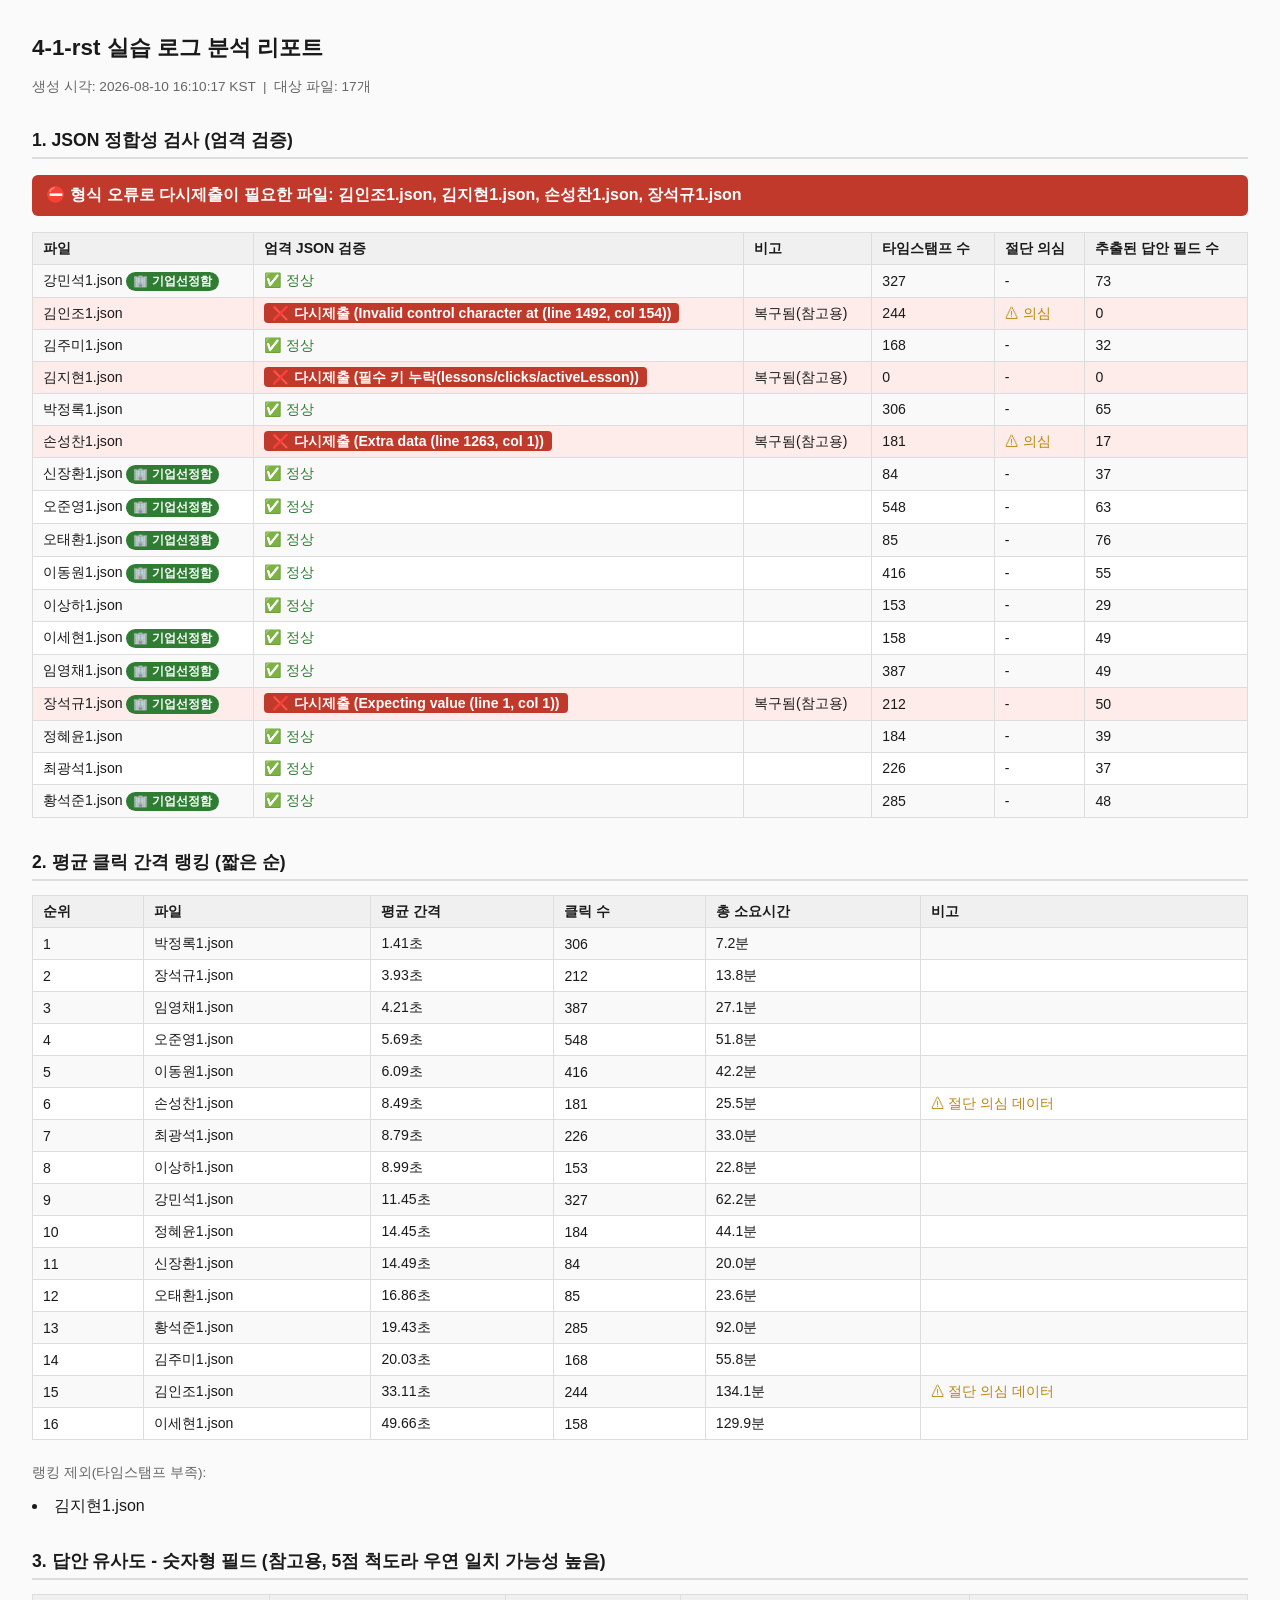
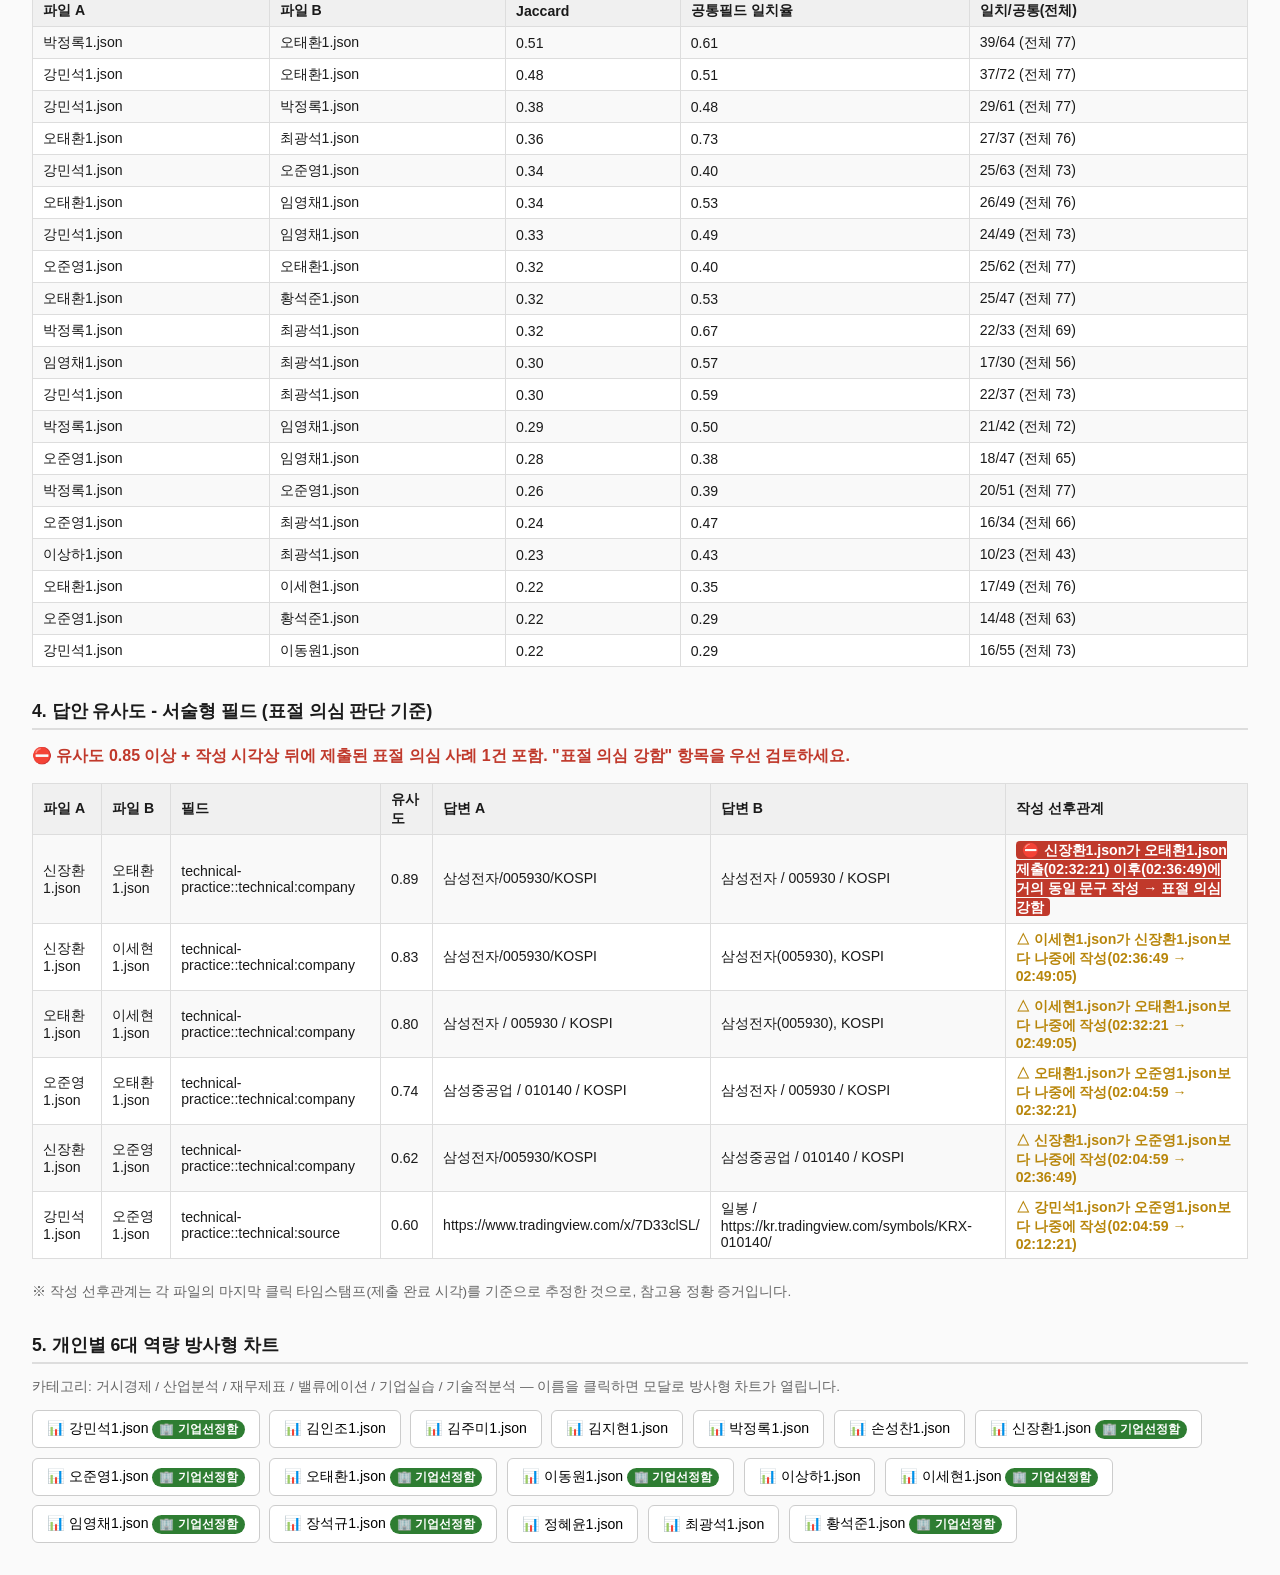
==== 6-1-rst/report.html @ f5a7262a "Restore repository from local working tree" ====
<!doctype html>
<html lang="ko"><head><meta charset="utf-8">
<title>4-1-rst 실습 로그 분석 리포트</title>
<style>
  body { font-family: -apple-system, "Segoe UI", "Malgun Gothic", sans-serif; margin: 2rem; color:#1a1a1a; background:#fafafa; }
  h1 { font-size: 1.4rem; }
  h2 { font-size: 1.1rem; margin-top: 2rem; border-bottom: 2px solid #ddd; padding-bottom: .3rem; }
  table { border-collapse: collapse; width: 100%; margin: .8rem 0 1.5rem; background:#fff; }
  th, td { border: 1px solid #ddd; padding: 6px 10px; font-size: .88rem; text-align: left; }
  th { background: #f0f0f0; }
  tr:nth-child(even) { background: #f9f9f9; }
  .bad { color: #c0392b; font-weight: bold; }
  .warn { color: #b8860b; }
  .alert { color: #c0392b; font-weight: bold; }
  .ok { color: #2e7d32; }
  .meta { color: #666; font-size: .85rem; }
  ul { font-size: .88rem; }
  .resubmit { color: #ffffff; background:#c0392b; font-weight: bold; padding: 2px 8px; border-radius: 4px; }
  .resubmit-banner { color: #ffffff; background:#c0392b; font-weight: bold; padding: 10px 14px; border-radius: 6px; }
  tr.row-bad td { background: #fdecea; }
  .copy-strong { color: #ffffff; background:#c0392b; font-weight: bold; padding: 1px 6px; border-radius: 4px; }
  .copy-weak { color: #b8860b; font-weight: bold; }
  .badge-company { display:inline-block; color:#fff; background:#2e7d32; font-size:.75rem; font-weight:bold; padding:1px 7px; border-radius: 10px; }
  .radar-grid { display:flex; flex-wrap:wrap; gap:.6rem; margin: .8rem 0 1.5rem; }
  .radar-btn { cursor:pointer; border:1px solid #ccc; background:#fff; border-radius:6px; padding:8px 14px; font-size:.88rem; }
  .radar-btn:hover { background:#f0f7f0; border-color:#2e7d32; }
  .modal-overlay { display:none; position:fixed; inset:0; background:rgba(0,0,0,.55); align-items:center; justify-content:center; z-index:1000; }
  .modal-box { background:#fff; padding:1.4rem 1.6rem; border-radius:10px; text-align:center; max-width:92vw; }
  .modal-box h3 { margin:.2rem 0 .6rem; }
  .close-btn { margin-top:.6rem; padding:6px 18px; border:none; background:#2e7d32; color:#fff; border-radius:5px; cursor:pointer; font-size:.85rem; }
  .close-btn:hover { background:#245c26; }
</style></head>
<body>
<h1>4-1-rst 실습 로그 분석 리포트</h1>
<p class="meta">생성 시각: 2026-08-10 16:10:17 KST &nbsp;|&nbsp; 대상 파일: 17개</p>

<h2>1. JSON 정합성 검사 (엄격 검증)</h2>
<p class="resubmit-banner">⛔ 형식 오류로 다시제출이 필요한 파일: 김인조1.json, 김지현1.json, 손성찬1.json, 장석규1.json</p>
<table>
<tr><th>파일</th><th>엄격 JSON 검증</th><th>비고</th><th>타임스탬프 수</th><th>절단 의심</th><th>추출된 답안 필드 수</th></tr>
<tr class=""><td>강민석1.json <span class="badge-company">🏢 기업선정함</span></td><td><span class="ok">✅ 정상</span></td><td></td><td>327</td><td>-</td><td>73</td></tr>
<tr class="row-bad"><td>김인조1.json</td><td><span class="resubmit">❌ 다시제출 (Invalid control character at (line 1492, col 154))</span></td><td>복구됨(참고용)</td><td>244</td><td><span class="warn">⚠ 의심</span></td><td>0</td></tr>
<tr class=""><td>김주미1.json</td><td><span class="ok">✅ 정상</span></td><td></td><td>168</td><td>-</td><td>32</td></tr>
<tr class="row-bad"><td>김지현1.json</td><td><span class="resubmit">❌ 다시제출 (필수 키 누락(lessons/clicks/activeLesson))</span></td><td>복구됨(참고용)</td><td>0</td><td>-</td><td>0</td></tr>
<tr class=""><td>박정록1.json</td><td><span class="ok">✅ 정상</span></td><td></td><td>306</td><td>-</td><td>65</td></tr>
<tr class="row-bad"><td>손성찬1.json</td><td><span class="resubmit">❌ 다시제출 (Extra data (line 1263, col 1))</span></td><td>복구됨(참고용)</td><td>181</td><td><span class="warn">⚠ 의심</span></td><td>17</td></tr>
<tr class=""><td>신장환1.json <span class="badge-company">🏢 기업선정함</span></td><td><span class="ok">✅ 정상</span></td><td></td><td>84</td><td>-</td><td>37</td></tr>
<tr class=""><td>오준영1.json <span class="badge-company">🏢 기업선정함</span></td><td><span class="ok">✅ 정상</span></td><td></td><td>548</td><td>-</td><td>63</td></tr>
<tr class=""><td>오태환1.json <span class="badge-company">🏢 기업선정함</span></td><td><span class="ok">✅ 정상</span></td><td></td><td>85</td><td>-</td><td>76</td></tr>
<tr class=""><td>이동원1.json <span class="badge-company">🏢 기업선정함</span></td><td><span class="ok">✅ 정상</span></td><td></td><td>416</td><td>-</td><td>55</td></tr>
<tr class=""><td>이상하1.json</td><td><span class="ok">✅ 정상</span></td><td></td><td>153</td><td>-</td><td>29</td></tr>
<tr class=""><td>이세현1.json <span class="badge-company">🏢 기업선정함</span></td><td><span class="ok">✅ 정상</span></td><td></td><td>158</td><td>-</td><td>49</td></tr>
<tr class=""><td>임영채1.json <span class="badge-company">🏢 기업선정함</span></td><td><span class="ok">✅ 정상</span></td><td></td><td>387</td><td>-</td><td>49</td></tr>
<tr class="row-bad"><td>장석규1.json <span class="badge-company">🏢 기업선정함</span></td><td><span class="resubmit">❌ 다시제출 (Expecting value (line 1, col 1))</span></td><td>복구됨(참고용)</td><td>212</td><td>-</td><td>50</td></tr>
<tr class=""><td>정혜윤1.json</td><td><span class="ok">✅ 정상</span></td><td></td><td>184</td><td>-</td><td>39</td></tr>
<tr class=""><td>최광석1.json</td><td><span class="ok">✅ 정상</span></td><td></td><td>226</td><td>-</td><td>37</td></tr>
<tr class=""><td>황석준1.json <span class="badge-company">🏢 기업선정함</span></td><td><span class="ok">✅ 정상</span></td><td></td><td>285</td><td>-</td><td>48</td></tr>
</table>

<h2>2. 평균 클릭 간격 랭킹 (짧은 순)</h2>
<table>
<tr><th>순위</th><th>파일</th><th>평균 간격</th><th>클릭 수</th><th>총 소요시간</th><th>비고</th></tr>
<tr><td>1</td><td>박정록1.json</td><td>1.41초</td><td>306</td><td>7.2분</td><td></td></tr>
<tr><td>2</td><td>장석규1.json</td><td>3.93초</td><td>212</td><td>13.8분</td><td></td></tr>
<tr><td>3</td><td>임영채1.json</td><td>4.21초</td><td>387</td><td>27.1분</td><td></td></tr>
<tr><td>4</td><td>오준영1.json</td><td>5.69초</td><td>548</td><td>51.8분</td><td></td></tr>
<tr><td>5</td><td>이동원1.json</td><td>6.09초</td><td>416</td><td>42.2분</td><td></td></tr>
<tr><td>6</td><td>손성찬1.json</td><td>8.49초</td><td>181</td><td>25.5분</td><td><span class="warn">⚠ 절단 의심 데이터</span></td></tr>
<tr><td>7</td><td>최광석1.json</td><td>8.79초</td><td>226</td><td>33.0분</td><td></td></tr>
<tr><td>8</td><td>이상하1.json</td><td>8.99초</td><td>153</td><td>22.8분</td><td></td></tr>
<tr><td>9</td><td>강민석1.json</td><td>11.45초</td><td>327</td><td>62.2분</td><td></td></tr>
<tr><td>10</td><td>정혜윤1.json</td><td>14.45초</td><td>184</td><td>44.1분</td><td></td></tr>
<tr><td>11</td><td>신장환1.json</td><td>14.49초</td><td>84</td><td>20.0분</td><td></td></tr>
<tr><td>12</td><td>오태환1.json</td><td>16.86초</td><td>85</td><td>23.6분</td><td></td></tr>
<tr><td>13</td><td>황석준1.json</td><td>19.43초</td><td>285</td><td>92.0분</td><td></td></tr>
<tr><td>14</td><td>김주미1.json</td><td>20.03초</td><td>168</td><td>55.8분</td><td></td></tr>
<tr><td>15</td><td>김인조1.json</td><td>33.11초</td><td>244</td><td>134.1분</td><td><span class="warn">⚠ 절단 의심 데이터</span></td></tr>
<tr><td>16</td><td>이세현1.json</td><td>49.66초</td><td>158</td><td>129.9분</td><td></td></tr>
</table>
<p class="meta">랭킹 제외(타임스탬프 부족): <li>김지현1.json</li></p>

<h2>3. 답안 유사도 - 숫자형 필드 (참고용, 5점 척도라 우연 일치 가능성 높음)</h2>
<table>
<tr><th>파일 A</th><th>파일 B</th><th>Jaccard</th><th>공통필드 일치율</th><th>일치/공통(전체)</th></tr>
<tr><td>박정록1.json</td><td>오태환1.json</td><td>0.51</td><td>0.61</td><td>39/64 (전체 77)</td></tr>
<tr><td>강민석1.json</td><td>오태환1.json</td><td>0.48</td><td>0.51</td><td>37/72 (전체 77)</td></tr>
<tr><td>강민석1.json</td><td>박정록1.json</td><td>0.38</td><td>0.48</td><td>29/61 (전체 77)</td></tr>
<tr><td>오태환1.json</td><td>최광석1.json</td><td>0.36</td><td>0.73</td><td>27/37 (전체 76)</td></tr>
<tr><td>강민석1.json</td><td>오준영1.json</td><td>0.34</td><td>0.40</td><td>25/63 (전체 73)</td></tr>
<tr><td>오태환1.json</td><td>임영채1.json</td><td>0.34</td><td>0.53</td><td>26/49 (전체 76)</td></tr>
<tr><td>강민석1.json</td><td>임영채1.json</td><td>0.33</td><td>0.49</td><td>24/49 (전체 73)</td></tr>
<tr><td>오준영1.json</td><td>오태환1.json</td><td>0.32</td><td>0.40</td><td>25/62 (전체 77)</td></tr>
<tr><td>오태환1.json</td><td>황석준1.json</td><td>0.32</td><td>0.53</td><td>25/47 (전체 77)</td></tr>
<tr><td>박정록1.json</td><td>최광석1.json</td><td>0.32</td><td>0.67</td><td>22/33 (전체 69)</td></tr>
<tr><td>임영채1.json</td><td>최광석1.json</td><td>0.30</td><td>0.57</td><td>17/30 (전체 56)</td></tr>
<tr><td>강민석1.json</td><td>최광석1.json</td><td>0.30</td><td>0.59</td><td>22/37 (전체 73)</td></tr>
<tr><td>박정록1.json</td><td>임영채1.json</td><td>0.29</td><td>0.50</td><td>21/42 (전체 72)</td></tr>
<tr><td>오준영1.json</td><td>임영채1.json</td><td>0.28</td><td>0.38</td><td>18/47 (전체 65)</td></tr>
<tr><td>박정록1.json</td><td>오준영1.json</td><td>0.26</td><td>0.39</td><td>20/51 (전체 77)</td></tr>
<tr><td>오준영1.json</td><td>최광석1.json</td><td>0.24</td><td>0.47</td><td>16/34 (전체 66)</td></tr>
<tr><td>이상하1.json</td><td>최광석1.json</td><td>0.23</td><td>0.43</td><td>10/23 (전체 43)</td></tr>
<tr><td>오태환1.json</td><td>이세현1.json</td><td>0.22</td><td>0.35</td><td>17/49 (전체 76)</td></tr>
<tr><td>오준영1.json</td><td>황석준1.json</td><td>0.22</td><td>0.29</td><td>14/48 (전체 63)</td></tr>
<tr><td>강민석1.json</td><td>이동원1.json</td><td>0.22</td><td>0.29</td><td>16/55 (전체 73)</td></tr>
</table>

<h2>4. 답안 유사도 - 서술형 필드 (표절 의심 판단 기준)</h2>

        <p class="alert">⛔ 유사도 0.85 이상 + 작성 시각상 뒤에 제출된 표절 의심 사례 1건 포함. "표절 의심 강함" 항목을 우선 검토하세요.</p>
        <table>
          <tr><th>파일 A</th><th>파일 B</th><th>필드</th><th>유사도</th><th>답변 A</th><th>답변 B</th><th>작성 선후관계</th></tr>
          <tr><td>신장환1.json</td><td>오태환1.json</td><td>technical-practice::technical:company</td><td>0.89</td><td>삼성전자/005930/KOSPI</td><td>삼성전자 / 005930 / KOSPI</td><td><span class="copy-strong">⛔ 신장환1.json가 오태환1.json 제출(02:32:21) 이후(02:36:49)에 거의 동일 문구 작성 → 표절 의심 강함</span></td></tr>
<tr><td>신장환1.json</td><td>이세현1.json</td><td>technical-practice::technical:company</td><td>0.83</td><td>삼성전자/005930/KOSPI</td><td>삼성전자(005930), KOSPI</td><td><span class="copy-weak">△ 이세현1.json가 신장환1.json보다 나중에 작성(02:36:49 → 02:49:05)</span></td></tr>
<tr><td>오태환1.json</td><td>이세현1.json</td><td>technical-practice::technical:company</td><td>0.80</td><td>삼성전자 / 005930 / KOSPI</td><td>삼성전자(005930), KOSPI</td><td><span class="copy-weak">△ 이세현1.json가 오태환1.json보다 나중에 작성(02:32:21 → 02:49:05)</span></td></tr>
<tr><td>오준영1.json</td><td>오태환1.json</td><td>technical-practice::technical:company</td><td>0.74</td><td>삼성중공업 / 010140 / KOSPI</td><td>삼성전자 / 005930 / KOSPI</td><td><span class="copy-weak">△ 오태환1.json가 오준영1.json보다 나중에 작성(02:04:59 → 02:32:21)</span></td></tr>
<tr><td>신장환1.json</td><td>오준영1.json</td><td>technical-practice::technical:company</td><td>0.62</td><td>삼성전자/005930/KOSPI</td><td>삼성중공업 / 010140 / KOSPI</td><td><span class="copy-weak">△ 신장환1.json가 오준영1.json보다 나중에 작성(02:04:59 → 02:36:49)</span></td></tr>
<tr><td>강민석1.json</td><td>오준영1.json</td><td>technical-practice::technical:source</td><td>0.60</td><td>https://www.tradingview.com/x/7D33clSL/</td><td>일봉 / https://kr.tradingview.com/symbols/KRX-010140/</td><td><span class="copy-weak">△ 강민석1.json가 오준영1.json보다 나중에 작성(02:04:59 → 02:12:21)</span></td></tr>
        </table>
        <p class="meta">※ 작성 선후관계는 각 파일의 마지막 클릭 타임스탬프(제출 완료 시각)를 기준으로 추정한 것으로, 참고용 정황 증거입니다.</p>
        

<h2>5. 개인별 6대 역량 방사형 차트</h2>
<p class="meta">카테고리: 거시경제 / 산업분석 / 재무제표 / 밸류에이션 / 기업실습 / 기술적분석 — 이름을 클릭하면 모달로 방사형 차트가 열립니다.</p>

    <div class="radar-grid"><button class="radar-btn" onclick="document.getElementById('radar-modal-0').style.display='flex'">📊 강민석1.json <span class="badge-company">🏢 기업선정함</span></button><button class="radar-btn" onclick="document.getElementById('radar-modal-1').style.display='flex'">📊 김인조1.json</button><button class="radar-btn" onclick="document.getElementById('radar-modal-2').style.display='flex'">📊 김주미1.json</button><button class="radar-btn" onclick="document.getElementById('radar-modal-3').style.display='flex'">📊 김지현1.json</button><button class="radar-btn" onclick="document.getElementById('radar-modal-4').style.display='flex'">📊 박정록1.json</button><button class="radar-btn" onclick="document.getElementById('radar-modal-5').style.display='flex'">📊 손성찬1.json</button><button class="radar-btn" onclick="document.getElementById('radar-modal-6').style.display='flex'">📊 신장환1.json <span class="badge-company">🏢 기업선정함</span></button><button class="radar-btn" onclick="document.getElementById('radar-modal-7').style.display='flex'">📊 오준영1.json <span class="badge-company">🏢 기업선정함</span></button><button class="radar-btn" onclick="document.getElementById('radar-modal-8').style.display='flex'">📊 오태환1.json <span class="badge-company">🏢 기업선정함</span></button><button class="radar-btn" onclick="document.getElementById('radar-modal-9').style.display='flex'">📊 이동원1.json <span class="badge-company">🏢 기업선정함</span></button><button class="radar-btn" onclick="document.getElementById('radar-modal-10').style.display='flex'">📊 이상하1.json</button><button class="radar-btn" onclick="document.getElementById('radar-modal-11').style.display='flex'">📊 이세현1.json <span class="badge-company">🏢 기업선정함</span></button><button class="radar-btn" onclick="document.getElementById('radar-modal-12').style.display='flex'">📊 임영채1.json <span class="badge-company">🏢 기업선정함</span></button><button class="radar-btn" onclick="document.getElementById('radar-modal-13').style.display='flex'">📊 장석규1.json <span class="badge-company">🏢 기업선정함</span></button><button class="radar-btn" onclick="document.getElementById('radar-modal-14').style.display='flex'">📊 정혜윤1.json</button><button class="radar-btn" onclick="document.getElementById('radar-modal-15').style.display='flex'">📊 최광석1.json</button><button class="radar-btn" onclick="document.getElementById('radar-modal-16').style.display='flex'">📊 황석준1.json <span class="badge-company">🏢 기업선정함</span></button></div>
    
        <div id="radar-modal-0" class="modal-overlay" onclick="if(event.target===this)this.style.display='none'">
          <div class="modal-box">
            <h3>강민석1.json <span class="badge-company">🏢 기업선정함</span></h3>
            <svg width="280" height="280" viewBox="0 0 280 280">
      <polygon points="140.0,119.8 157.5,129.9 157.5,150.1 140.0,160.2 122.5,150.1 122.5,129.9" fill="none" stroke="#e0e0e0" stroke-width="1"/><polygon points="140.0,99.7 174.9,119.8 174.9,160.2 140.0,180.3 105.1,160.2 105.1,119.8" fill="none" stroke="#e0e0e0" stroke-width="1"/><polygon points="140.0,79.5 192.4,109.8 192.4,170.2 140.0,200.5 87.6,170.2 87.6,109.8" fill="none" stroke="#e0e0e0" stroke-width="1"/><polygon points="140.0,59.4 209.8,99.7 209.8,180.3 140.0,220.6 70.2,180.3 70.2,99.7" fill="none" stroke="#e0e0e0" stroke-width="1"/><polygon points="140.0,39.2 227.3,89.6 227.3,190.4 140.0,240.8 52.7,190.4 52.7,89.6" fill="none" stroke="#e0e0e0" stroke-width="1"/>
      <line x1="140.0" y1="140.0" x2="140.0" y2="39.2" stroke="#ccc" stroke-width="1"/><line x1="140.0" y1="140.0" x2="227.3" y2="89.6" stroke="#ccc" stroke-width="1"/><line x1="140.0" y1="140.0" x2="227.3" y2="190.4" stroke="#ccc" stroke-width="1"/><line x1="140.0" y1="140.0" x2="140.0" y2="240.8" stroke="#ccc" stroke-width="1"/><line x1="140.0" y1="140.0" x2="52.7" y2="190.4" stroke="#ccc" stroke-width="1"/><line x1="140.0" y1="140.0" x2="52.7" y2="89.6" stroke="#ccc" stroke-width="1"/>
      <polygon points="140.0,75.5 192.4,109.8 204.6,177.3 140.0,183.3 86.7,170.7 106.0,120.3" fill="none" stroke="#999" stroke-width="1.5" stroke-dasharray="4,3"/>
      <polygon points="140.0,39.2 227.3,89.6 227.3,190.4 140.0,240.8 52.7,190.4 66.7,97.7" fill="#2e7d32" fill-opacity="0.28" stroke="#2e7d32" stroke-width="2"/>
      <text x="140.0" y="11.2" font-size="11" text-anchor="middle" dominant-baseline="middle" fill="#444">거시경제</text><text x="251.5" y="75.6" font-size="11" text-anchor="start" dominant-baseline="middle" fill="#444">산업분석</text><text x="251.5" y="204.4" font-size="11" text-anchor="start" dominant-baseline="middle" fill="#444">재무제표</text><text x="140.0" y="268.8" font-size="11" text-anchor="middle" dominant-baseline="middle" fill="#444">밸류에이션</text><text x="28.5" y="204.4" font-size="11" text-anchor="end" dominant-baseline="middle" fill="#444">기업실습</text><text x="28.5" y="75.6" font-size="11" text-anchor="end" dominant-baseline="middle" fill="#444">기술적분석</text>
    </svg>
            <p class="meta">실선(초록)=본인, 점선(회색)=반 평균. 각 축은 카테고리 내 최다 참여 학생 대비 %.</p>
            <button class="close-btn" onclick="document.getElementById('radar-modal-0').style.display='none'">닫기</button>
          </div>
        </div>
        <div id="radar-modal-1" class="modal-overlay" onclick="if(event.target===this)this.style.display='none'">
          <div class="modal-box">
            <h3>김인조1.json</h3>
            <svg width="280" height="280" viewBox="0 0 280 280">
      <polygon points="140.0,119.8 157.5,129.9 157.5,150.1 140.0,160.2 122.5,150.1 122.5,129.9" fill="none" stroke="#e0e0e0" stroke-width="1"/><polygon points="140.0,99.7 174.9,119.8 174.9,160.2 140.0,180.3 105.1,160.2 105.1,119.8" fill="none" stroke="#e0e0e0" stroke-width="1"/><polygon points="140.0,79.5 192.4,109.8 192.4,170.2 140.0,200.5 87.6,170.2 87.6,109.8" fill="none" stroke="#e0e0e0" stroke-width="1"/><polygon points="140.0,59.4 209.8,99.7 209.8,180.3 140.0,220.6 70.2,180.3 70.2,99.7" fill="none" stroke="#e0e0e0" stroke-width="1"/><polygon points="140.0,39.2 227.3,89.6 227.3,190.4 140.0,240.8 52.7,190.4 52.7,89.6" fill="none" stroke="#e0e0e0" stroke-width="1"/>
      <line x1="140.0" y1="140.0" x2="140.0" y2="39.2" stroke="#ccc" stroke-width="1"/><line x1="140.0" y1="140.0" x2="227.3" y2="89.6" stroke="#ccc" stroke-width="1"/><line x1="140.0" y1="140.0" x2="227.3" y2="190.4" stroke="#ccc" stroke-width="1"/><line x1="140.0" y1="140.0" x2="140.0" y2="240.8" stroke="#ccc" stroke-width="1"/><line x1="140.0" y1="140.0" x2="52.7" y2="190.4" stroke="#ccc" stroke-width="1"/><line x1="140.0" y1="140.0" x2="52.7" y2="89.6" stroke="#ccc" stroke-width="1"/>
      <polygon points="140.0,75.5 192.4,109.8 204.6,177.3 140.0,183.3 86.7,170.7 106.0,120.3" fill="none" stroke="#999" stroke-width="1.5" stroke-dasharray="4,3"/>
      <polygon points="140.0,140.0 140.0,140.0 140.0,140.0 140.0,140.0 140.0,140.0 140.0,140.0" fill="#2e7d32" fill-opacity="0.28" stroke="#2e7d32" stroke-width="2"/>
      <text x="140.0" y="11.2" font-size="11" text-anchor="middle" dominant-baseline="middle" fill="#444">거시경제</text><text x="251.5" y="75.6" font-size="11" text-anchor="start" dominant-baseline="middle" fill="#444">산업분석</text><text x="251.5" y="204.4" font-size="11" text-anchor="start" dominant-baseline="middle" fill="#444">재무제표</text><text x="140.0" y="268.8" font-size="11" text-anchor="middle" dominant-baseline="middle" fill="#444">밸류에이션</text><text x="28.5" y="204.4" font-size="11" text-anchor="end" dominant-baseline="middle" fill="#444">기업실습</text><text x="28.5" y="75.6" font-size="11" text-anchor="end" dominant-baseline="middle" fill="#444">기술적분석</text>
    </svg>
            <p class="meta">실선(초록)=본인, 점선(회색)=반 평균. 각 축은 카테고리 내 최다 참여 학생 대비 %.</p>
            <button class="close-btn" onclick="document.getElementById('radar-modal-1').style.display='none'">닫기</button>
          </div>
        </div>
        <div id="radar-modal-2" class="modal-overlay" onclick="if(event.target===this)this.style.display='none'">
          <div class="modal-box">
            <h3>김주미1.json</h3>
            <svg width="280" height="280" viewBox="0 0 280 280">
      <polygon points="140.0,119.8 157.5,129.9 157.5,150.1 140.0,160.2 122.5,150.1 122.5,129.9" fill="none" stroke="#e0e0e0" stroke-width="1"/><polygon points="140.0,99.7 174.9,119.8 174.9,160.2 140.0,180.3 105.1,160.2 105.1,119.8" fill="none" stroke="#e0e0e0" stroke-width="1"/><polygon points="140.0,79.5 192.4,109.8 192.4,170.2 140.0,200.5 87.6,170.2 87.6,109.8" fill="none" stroke="#e0e0e0" stroke-width="1"/><polygon points="140.0,59.4 209.8,99.7 209.8,180.3 140.0,220.6 70.2,180.3 70.2,99.7" fill="none" stroke="#e0e0e0" stroke-width="1"/><polygon points="140.0,39.2 227.3,89.6 227.3,190.4 140.0,240.8 52.7,190.4 52.7,89.6" fill="none" stroke="#e0e0e0" stroke-width="1"/>
      <line x1="140.0" y1="140.0" x2="140.0" y2="39.2" stroke="#ccc" stroke-width="1"/><line x1="140.0" y1="140.0" x2="227.3" y2="89.6" stroke="#ccc" stroke-width="1"/><line x1="140.0" y1="140.0" x2="227.3" y2="190.4" stroke="#ccc" stroke-width="1"/><line x1="140.0" y1="140.0" x2="140.0" y2="240.8" stroke="#ccc" stroke-width="1"/><line x1="140.0" y1="140.0" x2="52.7" y2="190.4" stroke="#ccc" stroke-width="1"/><line x1="140.0" y1="140.0" x2="52.7" y2="89.6" stroke="#ccc" stroke-width="1"/>
      <polygon points="140.0,75.5 192.4,109.8 204.6,177.3 140.0,183.3 86.7,170.7 106.0,120.3" fill="none" stroke="#999" stroke-width="1.5" stroke-dasharray="4,3"/>
      <polygon points="140.0,72.5 176.7,118.8 227.3,190.4 140.0,140.0 78.0,175.8 140.0,140.0" fill="#2e7d32" fill-opacity="0.28" stroke="#2e7d32" stroke-width="2"/>
      <text x="140.0" y="11.2" font-size="11" text-anchor="middle" dominant-baseline="middle" fill="#444">거시경제</text><text x="251.5" y="75.6" font-size="11" text-anchor="start" dominant-baseline="middle" fill="#444">산업분석</text><text x="251.5" y="204.4" font-size="11" text-anchor="start" dominant-baseline="middle" fill="#444">재무제표</text><text x="140.0" y="268.8" font-size="11" text-anchor="middle" dominant-baseline="middle" fill="#444">밸류에이션</text><text x="28.5" y="204.4" font-size="11" text-anchor="end" dominant-baseline="middle" fill="#444">기업실습</text><text x="28.5" y="75.6" font-size="11" text-anchor="end" dominant-baseline="middle" fill="#444">기술적분석</text>
    </svg>
            <p class="meta">실선(초록)=본인, 점선(회색)=반 평균. 각 축은 카테고리 내 최다 참여 학생 대비 %.</p>
            <button class="close-btn" onclick="document.getElementById('radar-modal-2').style.display='none'">닫기</button>
          </div>
        </div>
        <div id="radar-modal-3" class="modal-overlay" onclick="if(event.target===this)this.style.display='none'">
          <div class="modal-box">
            <h3>김지현1.json</h3>
            <svg width="280" height="280" viewBox="0 0 280 280">
      <polygon points="140.0,119.8 157.5,129.9 157.5,150.1 140.0,160.2 122.5,150.1 122.5,129.9" fill="none" stroke="#e0e0e0" stroke-width="1"/><polygon points="140.0,99.7 174.9,119.8 174.9,160.2 140.0,180.3 105.1,160.2 105.1,119.8" fill="none" stroke="#e0e0e0" stroke-width="1"/><polygon points="140.0,79.5 192.4,109.8 192.4,170.2 140.0,200.5 87.6,170.2 87.6,109.8" fill="none" stroke="#e0e0e0" stroke-width="1"/><polygon points="140.0,59.4 209.8,99.7 209.8,180.3 140.0,220.6 70.2,180.3 70.2,99.7" fill="none" stroke="#e0e0e0" stroke-width="1"/><polygon points="140.0,39.2 227.3,89.6 227.3,190.4 140.0,240.8 52.7,190.4 52.7,89.6" fill="none" stroke="#e0e0e0" stroke-width="1"/>
      <line x1="140.0" y1="140.0" x2="140.0" y2="39.2" stroke="#ccc" stroke-width="1"/><line x1="140.0" y1="140.0" x2="227.3" y2="89.6" stroke="#ccc" stroke-width="1"/><line x1="140.0" y1="140.0" x2="227.3" y2="190.4" stroke="#ccc" stroke-width="1"/><line x1="140.0" y1="140.0" x2="140.0" y2="240.8" stroke="#ccc" stroke-width="1"/><line x1="140.0" y1="140.0" x2="52.7" y2="190.4" stroke="#ccc" stroke-width="1"/><line x1="140.0" y1="140.0" x2="52.7" y2="89.6" stroke="#ccc" stroke-width="1"/>
      <polygon points="140.0,75.5 192.4,109.8 204.6,177.3 140.0,183.3 86.7,170.7 106.0,120.3" fill="none" stroke="#999" stroke-width="1.5" stroke-dasharray="4,3"/>
      <polygon points="140.0,140.0 140.0,140.0 140.0,140.0 140.0,140.0 140.0,140.0 140.0,140.0" fill="#2e7d32" fill-opacity="0.28" stroke="#2e7d32" stroke-width="2"/>
      <text x="140.0" y="11.2" font-size="11" text-anchor="middle" dominant-baseline="middle" fill="#444">거시경제</text><text x="251.5" y="75.6" font-size="11" text-anchor="start" dominant-baseline="middle" fill="#444">산업분석</text><text x="251.5" y="204.4" font-size="11" text-anchor="start" dominant-baseline="middle" fill="#444">재무제표</text><text x="140.0" y="268.8" font-size="11" text-anchor="middle" dominant-baseline="middle" fill="#444">밸류에이션</text><text x="28.5" y="204.4" font-size="11" text-anchor="end" dominant-baseline="middle" fill="#444">기업실습</text><text x="28.5" y="75.6" font-size="11" text-anchor="end" dominant-baseline="middle" fill="#444">기술적분석</text>
    </svg>
            <p class="meta">실선(초록)=본인, 점선(회색)=반 평균. 각 축은 카테고리 내 최다 참여 학생 대비 %.</p>
            <button class="close-btn" onclick="document.getElementById('radar-modal-3').style.display='none'">닫기</button>
          </div>
        </div>
        <div id="radar-modal-4" class="modal-overlay" onclick="if(event.target===this)this.style.display='none'">
          <div class="modal-box">
            <h3>박정록1.json</h3>
            <svg width="280" height="280" viewBox="0 0 280 280">
      <polygon points="140.0,119.8 157.5,129.9 157.5,150.1 140.0,160.2 122.5,150.1 122.5,129.9" fill="none" stroke="#e0e0e0" stroke-width="1"/><polygon points="140.0,99.7 174.9,119.8 174.9,160.2 140.0,180.3 105.1,160.2 105.1,119.8" fill="none" stroke="#e0e0e0" stroke-width="1"/><polygon points="140.0,79.5 192.4,109.8 192.4,170.2 140.0,200.5 87.6,170.2 87.6,109.8" fill="none" stroke="#e0e0e0" stroke-width="1"/><polygon points="140.0,59.4 209.8,99.7 209.8,180.3 140.0,220.6 70.2,180.3 70.2,99.7" fill="none" stroke="#e0e0e0" stroke-width="1"/><polygon points="140.0,39.2 227.3,89.6 227.3,190.4 140.0,240.8 52.7,190.4 52.7,89.6" fill="none" stroke="#e0e0e0" stroke-width="1"/>
      <line x1="140.0" y1="140.0" x2="140.0" y2="39.2" stroke="#ccc" stroke-width="1"/><line x1="140.0" y1="140.0" x2="227.3" y2="89.6" stroke="#ccc" stroke-width="1"/><line x1="140.0" y1="140.0" x2="227.3" y2="190.4" stroke="#ccc" stroke-width="1"/><line x1="140.0" y1="140.0" x2="140.0" y2="240.8" stroke="#ccc" stroke-width="1"/><line x1="140.0" y1="140.0" x2="52.7" y2="190.4" stroke="#ccc" stroke-width="1"/><line x1="140.0" y1="140.0" x2="52.7" y2="89.6" stroke="#ccc" stroke-width="1"/>
      <polygon points="140.0,75.5 192.4,109.8 204.6,177.3 140.0,183.3 86.7,170.7 106.0,120.3" fill="none" stroke="#999" stroke-width="1.5" stroke-dasharray="4,3"/>
      <polygon points="140.0,39.2 227.3,89.6 195.9,172.3 140.0,240.8 140.0,140.0 52.7,89.6" fill="#2e7d32" fill-opacity="0.28" stroke="#2e7d32" stroke-width="2"/>
      <text x="140.0" y="11.2" font-size="11" text-anchor="middle" dominant-baseline="middle" fill="#444">거시경제</text><text x="251.5" y="75.6" font-size="11" text-anchor="start" dominant-baseline="middle" fill="#444">산업분석</text><text x="251.5" y="204.4" font-size="11" text-anchor="start" dominant-baseline="middle" fill="#444">재무제표</text><text x="140.0" y="268.8" font-size="11" text-anchor="middle" dominant-baseline="middle" fill="#444">밸류에이션</text><text x="28.5" y="204.4" font-size="11" text-anchor="end" dominant-baseline="middle" fill="#444">기업실습</text><text x="28.5" y="75.6" font-size="11" text-anchor="end" dominant-baseline="middle" fill="#444">기술적분석</text>
    </svg>
            <p class="meta">실선(초록)=본인, 점선(회색)=반 평균. 각 축은 카테고리 내 최다 참여 학생 대비 %.</p>
            <button class="close-btn" onclick="document.getElementById('radar-modal-4').style.display='none'">닫기</button>
          </div>
        </div>
        <div id="radar-modal-5" class="modal-overlay" onclick="if(event.target===this)this.style.display='none'">
          <div class="modal-box">
            <h3>손성찬1.json</h3>
            <svg width="280" height="280" viewBox="0 0 280 280">
      <polygon points="140.0,119.8 157.5,129.9 157.5,150.1 140.0,160.2 122.5,150.1 122.5,129.9" fill="none" stroke="#e0e0e0" stroke-width="1"/><polygon points="140.0,99.7 174.9,119.8 174.9,160.2 140.0,180.3 105.1,160.2 105.1,119.8" fill="none" stroke="#e0e0e0" stroke-width="1"/><polygon points="140.0,79.5 192.4,109.8 192.4,170.2 140.0,200.5 87.6,170.2 87.6,109.8" fill="none" stroke="#e0e0e0" stroke-width="1"/><polygon points="140.0,59.4 209.8,99.7 209.8,180.3 140.0,220.6 70.2,180.3 70.2,99.7" fill="none" stroke="#e0e0e0" stroke-width="1"/><polygon points="140.0,39.2 227.3,89.6 227.3,190.4 140.0,240.8 52.7,190.4 52.7,89.6" fill="none" stroke="#e0e0e0" stroke-width="1"/>
      <line x1="140.0" y1="140.0" x2="140.0" y2="39.2" stroke="#ccc" stroke-width="1"/><line x1="140.0" y1="140.0" x2="227.3" y2="89.6" stroke="#ccc" stroke-width="1"/><line x1="140.0" y1="140.0" x2="227.3" y2="190.4" stroke="#ccc" stroke-width="1"/><line x1="140.0" y1="140.0" x2="140.0" y2="240.8" stroke="#ccc" stroke-width="1"/><line x1="140.0" y1="140.0" x2="52.7" y2="190.4" stroke="#ccc" stroke-width="1"/><line x1="140.0" y1="140.0" x2="52.7" y2="89.6" stroke="#ccc" stroke-width="1"/>
      <polygon points="140.0,75.5 192.4,109.8 204.6,177.3 140.0,183.3 86.7,170.7 106.0,120.3" fill="none" stroke="#999" stroke-width="1.5" stroke-dasharray="4,3"/>
      <polygon points="140.0,81.5 183.6,114.8 140.0,140.0 140.0,140.0 140.0,140.0 129.5,134.0" fill="#2e7d32" fill-opacity="0.28" stroke="#2e7d32" stroke-width="2"/>
      <text x="140.0" y="11.2" font-size="11" text-anchor="middle" dominant-baseline="middle" fill="#444">거시경제</text><text x="251.5" y="75.6" font-size="11" text-anchor="start" dominant-baseline="middle" fill="#444">산업분석</text><text x="251.5" y="204.4" font-size="11" text-anchor="start" dominant-baseline="middle" fill="#444">재무제표</text><text x="140.0" y="268.8" font-size="11" text-anchor="middle" dominant-baseline="middle" fill="#444">밸류에이션</text><text x="28.5" y="204.4" font-size="11" text-anchor="end" dominant-baseline="middle" fill="#444">기업실습</text><text x="28.5" y="75.6" font-size="11" text-anchor="end" dominant-baseline="middle" fill="#444">기술적분석</text>
    </svg>
            <p class="meta">실선(초록)=본인, 점선(회색)=반 평균. 각 축은 카테고리 내 최다 참여 학생 대비 %.</p>
            <button class="close-btn" onclick="document.getElementById('radar-modal-5').style.display='none'">닫기</button>
          </div>
        </div>
        <div id="radar-modal-6" class="modal-overlay" onclick="if(event.target===this)this.style.display='none'">
          <div class="modal-box">
            <h3>신장환1.json <span class="badge-company">🏢 기업선정함</span></h3>
            <svg width="280" height="280" viewBox="0 0 280 280">
      <polygon points="140.0,119.8 157.5,129.9 157.5,150.1 140.0,160.2 122.5,150.1 122.5,129.9" fill="none" stroke="#e0e0e0" stroke-width="1"/><polygon points="140.0,99.7 174.9,119.8 174.9,160.2 140.0,180.3 105.1,160.2 105.1,119.8" fill="none" stroke="#e0e0e0" stroke-width="1"/><polygon points="140.0,79.5 192.4,109.8 192.4,170.2 140.0,200.5 87.6,170.2 87.6,109.8" fill="none" stroke="#e0e0e0" stroke-width="1"/><polygon points="140.0,59.4 209.8,99.7 209.8,180.3 140.0,220.6 70.2,180.3 70.2,99.7" fill="none" stroke="#e0e0e0" stroke-width="1"/><polygon points="140.0,39.2 227.3,89.6 227.3,190.4 140.0,240.8 52.7,190.4 52.7,89.6" fill="none" stroke="#e0e0e0" stroke-width="1"/>
      <line x1="140.0" y1="140.0" x2="140.0" y2="39.2" stroke="#ccc" stroke-width="1"/><line x1="140.0" y1="140.0" x2="227.3" y2="89.6" stroke="#ccc" stroke-width="1"/><line x1="140.0" y1="140.0" x2="227.3" y2="190.4" stroke="#ccc" stroke-width="1"/><line x1="140.0" y1="140.0" x2="140.0" y2="240.8" stroke="#ccc" stroke-width="1"/><line x1="140.0" y1="140.0" x2="52.7" y2="190.4" stroke="#ccc" stroke-width="1"/><line x1="140.0" y1="140.0" x2="52.7" y2="89.6" stroke="#ccc" stroke-width="1"/>
      <polygon points="140.0,75.5 192.4,109.8 204.6,177.3 140.0,183.3 86.7,170.7 106.0,120.3" fill="none" stroke="#999" stroke-width="1.5" stroke-dasharray="4,3"/>
      <polygon points="140.0,97.7 154.8,131.4 227.3,190.4 140.0,157.1 78.0,175.8 105.1,119.8" fill="#2e7d32" fill-opacity="0.28" stroke="#2e7d32" stroke-width="2"/>
      <text x="140.0" y="11.2" font-size="11" text-anchor="middle" dominant-baseline="middle" fill="#444">거시경제</text><text x="251.5" y="75.6" font-size="11" text-anchor="start" dominant-baseline="middle" fill="#444">산업분석</text><text x="251.5" y="204.4" font-size="11" text-anchor="start" dominant-baseline="middle" fill="#444">재무제표</text><text x="140.0" y="268.8" font-size="11" text-anchor="middle" dominant-baseline="middle" fill="#444">밸류에이션</text><text x="28.5" y="204.4" font-size="11" text-anchor="end" dominant-baseline="middle" fill="#444">기업실습</text><text x="28.5" y="75.6" font-size="11" text-anchor="end" dominant-baseline="middle" fill="#444">기술적분석</text>
    </svg>
            <p class="meta">실선(초록)=본인, 점선(회색)=반 평균. 각 축은 카테고리 내 최다 참여 학생 대비 %.</p>
            <button class="close-btn" onclick="document.getElementById('radar-modal-6').style.display='none'">닫기</button>
          </div>
        </div>
        <div id="radar-modal-7" class="modal-overlay" onclick="if(event.target===this)this.style.display='none'">
          <div class="modal-box">
            <h3>오준영1.json <span class="badge-company">🏢 기업선정함</span></h3>
            <svg width="280" height="280" viewBox="0 0 280 280">
      <polygon points="140.0,119.8 157.5,129.9 157.5,150.1 140.0,160.2 122.5,150.1 122.5,129.9" fill="none" stroke="#e0e0e0" stroke-width="1"/><polygon points="140.0,99.7 174.9,119.8 174.9,160.2 140.0,180.3 105.1,160.2 105.1,119.8" fill="none" stroke="#e0e0e0" stroke-width="1"/><polygon points="140.0,79.5 192.4,109.8 192.4,170.2 140.0,200.5 87.6,170.2 87.6,109.8" fill="none" stroke="#e0e0e0" stroke-width="1"/><polygon points="140.0,59.4 209.8,99.7 209.8,180.3 140.0,220.6 70.2,180.3 70.2,99.7" fill="none" stroke="#e0e0e0" stroke-width="1"/><polygon points="140.0,39.2 227.3,89.6 227.3,190.4 140.0,240.8 52.7,190.4 52.7,89.6" fill="none" stroke="#e0e0e0" stroke-width="1"/>
      <line x1="140.0" y1="140.0" x2="140.0" y2="39.2" stroke="#ccc" stroke-width="1"/><line x1="140.0" y1="140.0" x2="227.3" y2="89.6" stroke="#ccc" stroke-width="1"/><line x1="140.0" y1="140.0" x2="227.3" y2="190.4" stroke="#ccc" stroke-width="1"/><line x1="140.0" y1="140.0" x2="140.0" y2="240.8" stroke="#ccc" stroke-width="1"/><line x1="140.0" y1="140.0" x2="52.7" y2="190.4" stroke="#ccc" stroke-width="1"/><line x1="140.0" y1="140.0" x2="52.7" y2="89.6" stroke="#ccc" stroke-width="1"/>
      <polygon points="140.0,75.5 192.4,109.8 204.6,177.3 140.0,183.3 86.7,170.7 106.0,120.3" fill="none" stroke="#999" stroke-width="1.5" stroke-dasharray="4,3"/>
      <polygon points="140.0,72.5 227.3,89.6 227.3,190.4 140.0,173.3 52.7,190.4 73.7,101.7" fill="#2e7d32" fill-opacity="0.28" stroke="#2e7d32" stroke-width="2"/>
      <text x="140.0" y="11.2" font-size="11" text-anchor="middle" dominant-baseline="middle" fill="#444">거시경제</text><text x="251.5" y="75.6" font-size="11" text-anchor="start" dominant-baseline="middle" fill="#444">산업분석</text><text x="251.5" y="204.4" font-size="11" text-anchor="start" dominant-baseline="middle" fill="#444">재무제표</text><text x="140.0" y="268.8" font-size="11" text-anchor="middle" dominant-baseline="middle" fill="#444">밸류에이션</text><text x="28.5" y="204.4" font-size="11" text-anchor="end" dominant-baseline="middle" fill="#444">기업실습</text><text x="28.5" y="75.6" font-size="11" text-anchor="end" dominant-baseline="middle" fill="#444">기술적분석</text>
    </svg>
            <p class="meta">실선(초록)=본인, 점선(회색)=반 평균. 각 축은 카테고리 내 최다 참여 학생 대비 %.</p>
            <button class="close-btn" onclick="document.getElementById('radar-modal-7').style.display='none'">닫기</button>
          </div>
        </div>
        <div id="radar-modal-8" class="modal-overlay" onclick="if(event.target===this)this.style.display='none'">
          <div class="modal-box">
            <h3>오태환1.json <span class="badge-company">🏢 기업선정함</span></h3>
            <svg width="280" height="280" viewBox="0 0 280 280">
      <polygon points="140.0,119.8 157.5,129.9 157.5,150.1 140.0,160.2 122.5,150.1 122.5,129.9" fill="none" stroke="#e0e0e0" stroke-width="1"/><polygon points="140.0,99.7 174.9,119.8 174.9,160.2 140.0,180.3 105.1,160.2 105.1,119.8" fill="none" stroke="#e0e0e0" stroke-width="1"/><polygon points="140.0,79.5 192.4,109.8 192.4,170.2 140.0,200.5 87.6,170.2 87.6,109.8" fill="none" stroke="#e0e0e0" stroke-width="1"/><polygon points="140.0,59.4 209.8,99.7 209.8,180.3 140.0,220.6 70.2,180.3 70.2,99.7" fill="none" stroke="#e0e0e0" stroke-width="1"/><polygon points="140.0,39.2 227.3,89.6 227.3,190.4 140.0,240.8 52.7,190.4 52.7,89.6" fill="none" stroke="#e0e0e0" stroke-width="1"/>
      <line x1="140.0" y1="140.0" x2="140.0" y2="39.2" stroke="#ccc" stroke-width="1"/><line x1="140.0" y1="140.0" x2="227.3" y2="89.6" stroke="#ccc" stroke-width="1"/><line x1="140.0" y1="140.0" x2="227.3" y2="190.4" stroke="#ccc" stroke-width="1"/><line x1="140.0" y1="140.0" x2="140.0" y2="240.8" stroke="#ccc" stroke-width="1"/><line x1="140.0" y1="140.0" x2="52.7" y2="190.4" stroke="#ccc" stroke-width="1"/><line x1="140.0" y1="140.0" x2="52.7" y2="89.6" stroke="#ccc" stroke-width="1"/>
      <polygon points="140.0,75.5 192.4,109.8 204.6,177.3 140.0,183.3 86.7,170.7 106.0,120.3" fill="none" stroke="#999" stroke-width="1.5" stroke-dasharray="4,3"/>
      <polygon points="140.0,39.2 227.3,89.6 227.3,190.4 140.0,240.8 52.7,190.4 52.7,89.6" fill="#2e7d32" fill-opacity="0.28" stroke="#2e7d32" stroke-width="2"/>
      <text x="140.0" y="11.2" font-size="11" text-anchor="middle" dominant-baseline="middle" fill="#444">거시경제</text><text x="251.5" y="75.6" font-size="11" text-anchor="start" dominant-baseline="middle" fill="#444">산업분석</text><text x="251.5" y="204.4" font-size="11" text-anchor="start" dominant-baseline="middle" fill="#444">재무제표</text><text x="140.0" y="268.8" font-size="11" text-anchor="middle" dominant-baseline="middle" fill="#444">밸류에이션</text><text x="28.5" y="204.4" font-size="11" text-anchor="end" dominant-baseline="middle" fill="#444">기업실습</text><text x="28.5" y="75.6" font-size="11" text-anchor="end" dominant-baseline="middle" fill="#444">기술적분석</text>
    </svg>
            <p class="meta">실선(초록)=본인, 점선(회색)=반 평균. 각 축은 카테고리 내 최다 참여 학생 대비 %.</p>
            <button class="close-btn" onclick="document.getElementById('radar-modal-8').style.display='none'">닫기</button>
          </div>
        </div>
        <div id="radar-modal-9" class="modal-overlay" onclick="if(event.target===this)this.style.display='none'">
          <div class="modal-box">
            <h3>이동원1.json <span class="badge-company">🏢 기업선정함</span></h3>
            <svg width="280" height="280" viewBox="0 0 280 280">
      <polygon points="140.0,119.8 157.5,129.9 157.5,150.1 140.0,160.2 122.5,150.1 122.5,129.9" fill="none" stroke="#e0e0e0" stroke-width="1"/><polygon points="140.0,99.7 174.9,119.8 174.9,160.2 140.0,180.3 105.1,160.2 105.1,119.8" fill="none" stroke="#e0e0e0" stroke-width="1"/><polygon points="140.0,79.5 192.4,109.8 192.4,170.2 140.0,200.5 87.6,170.2 87.6,109.8" fill="none" stroke="#e0e0e0" stroke-width="1"/><polygon points="140.0,59.4 209.8,99.7 209.8,180.3 140.0,220.6 70.2,180.3 70.2,99.7" fill="none" stroke="#e0e0e0" stroke-width="1"/><polygon points="140.0,39.2 227.3,89.6 227.3,190.4 140.0,240.8 52.7,190.4 52.7,89.6" fill="none" stroke="#e0e0e0" stroke-width="1"/>
      <line x1="140.0" y1="140.0" x2="140.0" y2="39.2" stroke="#ccc" stroke-width="1"/><line x1="140.0" y1="140.0" x2="227.3" y2="89.6" stroke="#ccc" stroke-width="1"/><line x1="140.0" y1="140.0" x2="227.3" y2="190.4" stroke="#ccc" stroke-width="1"/><line x1="140.0" y1="140.0" x2="140.0" y2="240.8" stroke="#ccc" stroke-width="1"/><line x1="140.0" y1="140.0" x2="52.7" y2="190.4" stroke="#ccc" stroke-width="1"/><line x1="140.0" y1="140.0" x2="52.7" y2="89.6" stroke="#ccc" stroke-width="1"/>
      <polygon points="140.0,75.5 192.4,109.8 204.6,177.3 140.0,183.3 86.7,170.7 106.0,120.3" fill="none" stroke="#999" stroke-width="1.5" stroke-dasharray="4,3"/>
      <polygon points="140.0,47.3 205.5,102.2 227.3,190.4 140.0,223.7 52.7,190.4 112.1,123.9" fill="#2e7d32" fill-opacity="0.28" stroke="#2e7d32" stroke-width="2"/>
      <text x="140.0" y="11.2" font-size="11" text-anchor="middle" dominant-baseline="middle" fill="#444">거시경제</text><text x="251.5" y="75.6" font-size="11" text-anchor="start" dominant-baseline="middle" fill="#444">산업분석</text><text x="251.5" y="204.4" font-size="11" text-anchor="start" dominant-baseline="middle" fill="#444">재무제표</text><text x="140.0" y="268.8" font-size="11" text-anchor="middle" dominant-baseline="middle" fill="#444">밸류에이션</text><text x="28.5" y="204.4" font-size="11" text-anchor="end" dominant-baseline="middle" fill="#444">기업실습</text><text x="28.5" y="75.6" font-size="11" text-anchor="end" dominant-baseline="middle" fill="#444">기술적분석</text>
    </svg>
            <p class="meta">실선(초록)=본인, 점선(회색)=반 평균. 각 축은 카테고리 내 최다 참여 학생 대비 %.</p>
            <button class="close-btn" onclick="document.getElementById('radar-modal-9').style.display='none'">닫기</button>
          </div>
        </div>
        <div id="radar-modal-10" class="modal-overlay" onclick="if(event.target===this)this.style.display='none'">
          <div class="modal-box">
            <h3>이상하1.json</h3>
            <svg width="280" height="280" viewBox="0 0 280 280">
      <polygon points="140.0,119.8 157.5,129.9 157.5,150.1 140.0,160.2 122.5,150.1 122.5,129.9" fill="none" stroke="#e0e0e0" stroke-width="1"/><polygon points="140.0,99.7 174.9,119.8 174.9,160.2 140.0,180.3 105.1,160.2 105.1,119.8" fill="none" stroke="#e0e0e0" stroke-width="1"/><polygon points="140.0,79.5 192.4,109.8 192.4,170.2 140.0,200.5 87.6,170.2 87.6,109.8" fill="none" stroke="#e0e0e0" stroke-width="1"/><polygon points="140.0,59.4 209.8,99.7 209.8,180.3 140.0,220.6 70.2,180.3 70.2,99.7" fill="none" stroke="#e0e0e0" stroke-width="1"/><polygon points="140.0,39.2 227.3,89.6 227.3,190.4 140.0,240.8 52.7,190.4 52.7,89.6" fill="none" stroke="#e0e0e0" stroke-width="1"/>
      <line x1="140.0" y1="140.0" x2="140.0" y2="39.2" stroke="#ccc" stroke-width="1"/><line x1="140.0" y1="140.0" x2="227.3" y2="89.6" stroke="#ccc" stroke-width="1"/><line x1="140.0" y1="140.0" x2="227.3" y2="190.4" stroke="#ccc" stroke-width="1"/><line x1="140.0" y1="140.0" x2="140.0" y2="240.8" stroke="#ccc" stroke-width="1"/><line x1="140.0" y1="140.0" x2="52.7" y2="190.4" stroke="#ccc" stroke-width="1"/><line x1="140.0" y1="140.0" x2="52.7" y2="89.6" stroke="#ccc" stroke-width="1"/>
      <polygon points="140.0,75.5 192.4,109.8 204.6,177.3 140.0,183.3 86.7,170.7 106.0,120.3" fill="none" stroke="#999" stroke-width="1.5" stroke-dasharray="4,3"/>
      <polygon points="140.0,64.4 183.6,114.8 227.3,190.4 140.0,140.0 140.0,140.0 140.0,140.0" fill="#2e7d32" fill-opacity="0.28" stroke="#2e7d32" stroke-width="2"/>
      <text x="140.0" y="11.2" font-size="11" text-anchor="middle" dominant-baseline="middle" fill="#444">거시경제</text><text x="251.5" y="75.6" font-size="11" text-anchor="start" dominant-baseline="middle" fill="#444">산업분석</text><text x="251.5" y="204.4" font-size="11" text-anchor="start" dominant-baseline="middle" fill="#444">재무제표</text><text x="140.0" y="268.8" font-size="11" text-anchor="middle" dominant-baseline="middle" fill="#444">밸류에이션</text><text x="28.5" y="204.4" font-size="11" text-anchor="end" dominant-baseline="middle" fill="#444">기업실습</text><text x="28.5" y="75.6" font-size="11" text-anchor="end" dominant-baseline="middle" fill="#444">기술적분석</text>
    </svg>
            <p class="meta">실선(초록)=본인, 점선(회색)=반 평균. 각 축은 카테고리 내 최다 참여 학생 대비 %.</p>
            <button class="close-btn" onclick="document.getElementById('radar-modal-10').style.display='none'">닫기</button>
          </div>
        </div>
        <div id="radar-modal-11" class="modal-overlay" onclick="if(event.target===this)this.style.display='none'">
          <div class="modal-box">
            <h3>이세현1.json <span class="badge-company">🏢 기업선정함</span></h3>
            <svg width="280" height="280" viewBox="0 0 280 280">
      <polygon points="140.0,119.8 157.5,129.9 157.5,150.1 140.0,160.2 122.5,150.1 122.5,129.9" fill="none" stroke="#e0e0e0" stroke-width="1"/><polygon points="140.0,99.7 174.9,119.8 174.9,160.2 140.0,180.3 105.1,160.2 105.1,119.8" fill="none" stroke="#e0e0e0" stroke-width="1"/><polygon points="140.0,79.5 192.4,109.8 192.4,170.2 140.0,200.5 87.6,170.2 87.6,109.8" fill="none" stroke="#e0e0e0" stroke-width="1"/><polygon points="140.0,59.4 209.8,99.7 209.8,180.3 140.0,220.6 70.2,180.3 70.2,99.7" fill="none" stroke="#e0e0e0" stroke-width="1"/><polygon points="140.0,39.2 227.3,89.6 227.3,190.4 140.0,240.8 52.7,190.4 52.7,89.6" fill="none" stroke="#e0e0e0" stroke-width="1"/>
      <line x1="140.0" y1="140.0" x2="140.0" y2="39.2" stroke="#ccc" stroke-width="1"/><line x1="140.0" y1="140.0" x2="227.3" y2="89.6" stroke="#ccc" stroke-width="1"/><line x1="140.0" y1="140.0" x2="227.3" y2="190.4" stroke="#ccc" stroke-width="1"/><line x1="140.0" y1="140.0" x2="140.0" y2="240.8" stroke="#ccc" stroke-width="1"/><line x1="140.0" y1="140.0" x2="52.7" y2="190.4" stroke="#ccc" stroke-width="1"/><line x1="140.0" y1="140.0" x2="52.7" y2="89.6" stroke="#ccc" stroke-width="1"/>
      <polygon points="140.0,75.5 192.4,109.8 204.6,177.3 140.0,183.3 86.7,170.7 106.0,120.3" fill="none" stroke="#999" stroke-width="1.5" stroke-dasharray="4,3"/>
      <polygon points="140.0,89.6 205.5,102.2 227.3,190.4 140.0,173.3 52.7,190.4 101.6,117.8" fill="#2e7d32" fill-opacity="0.28" stroke="#2e7d32" stroke-width="2"/>
      <text x="140.0" y="11.2" font-size="11" text-anchor="middle" dominant-baseline="middle" fill="#444">거시경제</text><text x="251.5" y="75.6" font-size="11" text-anchor="start" dominant-baseline="middle" fill="#444">산업분석</text><text x="251.5" y="204.4" font-size="11" text-anchor="start" dominant-baseline="middle" fill="#444">재무제표</text><text x="140.0" y="268.8" font-size="11" text-anchor="middle" dominant-baseline="middle" fill="#444">밸류에이션</text><text x="28.5" y="204.4" font-size="11" text-anchor="end" dominant-baseline="middle" fill="#444">기업실습</text><text x="28.5" y="75.6" font-size="11" text-anchor="end" dominant-baseline="middle" fill="#444">기술적분석</text>
    </svg>
            <p class="meta">실선(초록)=본인, 점선(회색)=반 평균. 각 축은 카테고리 내 최다 참여 학생 대비 %.</p>
            <button class="close-btn" onclick="document.getElementById('radar-modal-11').style.display='none'">닫기</button>
          </div>
        </div>
        <div id="radar-modal-12" class="modal-overlay" onclick="if(event.target===this)this.style.display='none'">
          <div class="modal-box">
            <h3>임영채1.json <span class="badge-company">🏢 기업선정함</span></h3>
            <svg width="280" height="280" viewBox="0 0 280 280">
      <polygon points="140.0,119.8 157.5,129.9 157.5,150.1 140.0,160.2 122.5,150.1 122.5,129.9" fill="none" stroke="#e0e0e0" stroke-width="1"/><polygon points="140.0,99.7 174.9,119.8 174.9,160.2 140.0,180.3 105.1,160.2 105.1,119.8" fill="none" stroke="#e0e0e0" stroke-width="1"/><polygon points="140.0,79.5 192.4,109.8 192.4,170.2 140.0,200.5 87.6,170.2 87.6,109.8" fill="none" stroke="#e0e0e0" stroke-width="1"/><polygon points="140.0,59.4 209.8,99.7 209.8,180.3 140.0,220.6 70.2,180.3 70.2,99.7" fill="none" stroke="#e0e0e0" stroke-width="1"/><polygon points="140.0,39.2 227.3,89.6 227.3,190.4 140.0,240.8 52.7,190.4 52.7,89.6" fill="none" stroke="#e0e0e0" stroke-width="1"/>
      <line x1="140.0" y1="140.0" x2="140.0" y2="39.2" stroke="#ccc" stroke-width="1"/><line x1="140.0" y1="140.0" x2="227.3" y2="89.6" stroke="#ccc" stroke-width="1"/><line x1="140.0" y1="140.0" x2="227.3" y2="190.4" stroke="#ccc" stroke-width="1"/><line x1="140.0" y1="140.0" x2="140.0" y2="240.8" stroke="#ccc" stroke-width="1"/><line x1="140.0" y1="140.0" x2="52.7" y2="190.4" stroke="#ccc" stroke-width="1"/><line x1="140.0" y1="140.0" x2="52.7" y2="89.6" stroke="#ccc" stroke-width="1"/>
      <polygon points="140.0,75.5 192.4,109.8 204.6,177.3 140.0,183.3 86.7,170.7 106.0,120.3" fill="none" stroke="#999" stroke-width="1.5" stroke-dasharray="4,3"/>
      <polygon points="140.0,64.4 227.3,89.6 165.3,154.6 140.0,173.3 52.7,190.4 87.6,109.8" fill="#2e7d32" fill-opacity="0.28" stroke="#2e7d32" stroke-width="2"/>
      <text x="140.0" y="11.2" font-size="11" text-anchor="middle" dominant-baseline="middle" fill="#444">거시경제</text><text x="251.5" y="75.6" font-size="11" text-anchor="start" dominant-baseline="middle" fill="#444">산업분석</text><text x="251.5" y="204.4" font-size="11" text-anchor="start" dominant-baseline="middle" fill="#444">재무제표</text><text x="140.0" y="268.8" font-size="11" text-anchor="middle" dominant-baseline="middle" fill="#444">밸류에이션</text><text x="28.5" y="204.4" font-size="11" text-anchor="end" dominant-baseline="middle" fill="#444">기업실습</text><text x="28.5" y="75.6" font-size="11" text-anchor="end" dominant-baseline="middle" fill="#444">기술적분석</text>
    </svg>
            <p class="meta">실선(초록)=본인, 점선(회색)=반 평균. 각 축은 카테고리 내 최다 참여 학생 대비 %.</p>
            <button class="close-btn" onclick="document.getElementById('radar-modal-12').style.display='none'">닫기</button>
          </div>
        </div>
        <div id="radar-modal-13" class="modal-overlay" onclick="if(event.target===this)this.style.display='none'">
          <div class="modal-box">
            <h3>장석규1.json <span class="badge-company">🏢 기업선정함</span></h3>
            <svg width="280" height="280" viewBox="0 0 280 280">
      <polygon points="140.0,119.8 157.5,129.9 157.5,150.1 140.0,160.2 122.5,150.1 122.5,129.9" fill="none" stroke="#e0e0e0" stroke-width="1"/><polygon points="140.0,99.7 174.9,119.8 174.9,160.2 140.0,180.3 105.1,160.2 105.1,119.8" fill="none" stroke="#e0e0e0" stroke-width="1"/><polygon points="140.0,79.5 192.4,109.8 192.4,170.2 140.0,200.5 87.6,170.2 87.6,109.8" fill="none" stroke="#e0e0e0" stroke-width="1"/><polygon points="140.0,59.4 209.8,99.7 209.8,180.3 140.0,220.6 70.2,180.3 70.2,99.7" fill="none" stroke="#e0e0e0" stroke-width="1"/><polygon points="140.0,39.2 227.3,89.6 227.3,190.4 140.0,240.8 52.7,190.4 52.7,89.6" fill="none" stroke="#e0e0e0" stroke-width="1"/>
      <line x1="140.0" y1="140.0" x2="140.0" y2="39.2" stroke="#ccc" stroke-width="1"/><line x1="140.0" y1="140.0" x2="227.3" y2="89.6" stroke="#ccc" stroke-width="1"/><line x1="140.0" y1="140.0" x2="227.3" y2="190.4" stroke="#ccc" stroke-width="1"/><line x1="140.0" y1="140.0" x2="140.0" y2="240.8" stroke="#ccc" stroke-width="1"/><line x1="140.0" y1="140.0" x2="52.7" y2="190.4" stroke="#ccc" stroke-width="1"/><line x1="140.0" y1="140.0" x2="52.7" y2="89.6" stroke="#ccc" stroke-width="1"/>
      <polygon points="140.0,75.5 192.4,109.8 204.6,177.3 140.0,183.3 86.7,170.7 106.0,120.3" fill="none" stroke="#999" stroke-width="1.5" stroke-dasharray="4,3"/>
      <polygon points="140.0,64.4 190.6,110.8 227.3,190.4 140.0,190.4 52.7,190.4 105.1,119.8" fill="#2e7d32" fill-opacity="0.28" stroke="#2e7d32" stroke-width="2"/>
      <text x="140.0" y="11.2" font-size="11" text-anchor="middle" dominant-baseline="middle" fill="#444">거시경제</text><text x="251.5" y="75.6" font-size="11" text-anchor="start" dominant-baseline="middle" fill="#444">산업분석</text><text x="251.5" y="204.4" font-size="11" text-anchor="start" dominant-baseline="middle" fill="#444">재무제표</text><text x="140.0" y="268.8" font-size="11" text-anchor="middle" dominant-baseline="middle" fill="#444">밸류에이션</text><text x="28.5" y="204.4" font-size="11" text-anchor="end" dominant-baseline="middle" fill="#444">기업실습</text><text x="28.5" y="75.6" font-size="11" text-anchor="end" dominant-baseline="middle" fill="#444">기술적분석</text>
    </svg>
            <p class="meta">실선(초록)=본인, 점선(회색)=반 평균. 각 축은 카테고리 내 최다 참여 학생 대비 %.</p>
            <button class="close-btn" onclick="document.getElementById('radar-modal-13').style.display='none'">닫기</button>
          </div>
        </div>
        <div id="radar-modal-14" class="modal-overlay" onclick="if(event.target===this)this.style.display='none'">
          <div class="modal-box">
            <h3>정혜윤1.json</h3>
            <svg width="280" height="280" viewBox="0 0 280 280">
      <polygon points="140.0,119.8 157.5,129.9 157.5,150.1 140.0,160.2 122.5,150.1 122.5,129.9" fill="none" stroke="#e0e0e0" stroke-width="1"/><polygon points="140.0,99.7 174.9,119.8 174.9,160.2 140.0,180.3 105.1,160.2 105.1,119.8" fill="none" stroke="#e0e0e0" stroke-width="1"/><polygon points="140.0,79.5 192.4,109.8 192.4,170.2 140.0,200.5 87.6,170.2 87.6,109.8" fill="none" stroke="#e0e0e0" stroke-width="1"/><polygon points="140.0,59.4 209.8,99.7 209.8,180.3 140.0,220.6 70.2,180.3 70.2,99.7" fill="none" stroke="#e0e0e0" stroke-width="1"/><polygon points="140.0,39.2 227.3,89.6 227.3,190.4 140.0,240.8 52.7,190.4 52.7,89.6" fill="none" stroke="#e0e0e0" stroke-width="1"/>
      <line x1="140.0" y1="140.0" x2="140.0" y2="39.2" stroke="#ccc" stroke-width="1"/><line x1="140.0" y1="140.0" x2="227.3" y2="89.6" stroke="#ccc" stroke-width="1"/><line x1="140.0" y1="140.0" x2="227.3" y2="190.4" stroke="#ccc" stroke-width="1"/><line x1="140.0" y1="140.0" x2="140.0" y2="240.8" stroke="#ccc" stroke-width="1"/><line x1="140.0" y1="140.0" x2="52.7" y2="190.4" stroke="#ccc" stroke-width="1"/><line x1="140.0" y1="140.0" x2="52.7" y2="89.6" stroke="#ccc" stroke-width="1"/>
      <polygon points="140.0,75.5 192.4,109.8 204.6,177.3 140.0,183.3 86.7,170.7 106.0,120.3" fill="none" stroke="#999" stroke-width="1.5" stroke-dasharray="4,3"/>
      <polygon points="140.0,89.6 183.6,114.8 227.3,190.4 140.0,223.7 78.0,175.8 129.5,134.0" fill="#2e7d32" fill-opacity="0.28" stroke="#2e7d32" stroke-width="2"/>
      <text x="140.0" y="11.2" font-size="11" text-anchor="middle" dominant-baseline="middle" fill="#444">거시경제</text><text x="251.5" y="75.6" font-size="11" text-anchor="start" dominant-baseline="middle" fill="#444">산업분석</text><text x="251.5" y="204.4" font-size="11" text-anchor="start" dominant-baseline="middle" fill="#444">재무제표</text><text x="140.0" y="268.8" font-size="11" text-anchor="middle" dominant-baseline="middle" fill="#444">밸류에이션</text><text x="28.5" y="204.4" font-size="11" text-anchor="end" dominant-baseline="middle" fill="#444">기업실습</text><text x="28.5" y="75.6" font-size="11" text-anchor="end" dominant-baseline="middle" fill="#444">기술적분석</text>
    </svg>
            <p class="meta">실선(초록)=본인, 점선(회색)=반 평균. 각 축은 카테고리 내 최다 참여 학생 대비 %.</p>
            <button class="close-btn" onclick="document.getElementById('radar-modal-14').style.display='none'">닫기</button>
          </div>
        </div>
        <div id="radar-modal-15" class="modal-overlay" onclick="if(event.target===this)this.style.display='none'">
          <div class="modal-box">
            <h3>최광석1.json</h3>
            <svg width="280" height="280" viewBox="0 0 280 280">
      <polygon points="140.0,119.8 157.5,129.9 157.5,150.1 140.0,160.2 122.5,150.1 122.5,129.9" fill="none" stroke="#e0e0e0" stroke-width="1"/><polygon points="140.0,99.7 174.9,119.8 174.9,160.2 140.0,180.3 105.1,160.2 105.1,119.8" fill="none" stroke="#e0e0e0" stroke-width="1"/><polygon points="140.0,79.5 192.4,109.8 192.4,170.2 140.0,200.5 87.6,170.2 87.6,109.8" fill="none" stroke="#e0e0e0" stroke-width="1"/><polygon points="140.0,59.4 209.8,99.7 209.8,180.3 140.0,220.6 70.2,180.3 70.2,99.7" fill="none" stroke="#e0e0e0" stroke-width="1"/><polygon points="140.0,39.2 227.3,89.6 227.3,190.4 140.0,240.8 52.7,190.4 52.7,89.6" fill="none" stroke="#e0e0e0" stroke-width="1"/>
      <line x1="140.0" y1="140.0" x2="140.0" y2="39.2" stroke="#ccc" stroke-width="1"/><line x1="140.0" y1="140.0" x2="227.3" y2="89.6" stroke="#ccc" stroke-width="1"/><line x1="140.0" y1="140.0" x2="227.3" y2="190.4" stroke="#ccc" stroke-width="1"/><line x1="140.0" y1="140.0" x2="140.0" y2="240.8" stroke="#ccc" stroke-width="1"/><line x1="140.0" y1="140.0" x2="52.7" y2="190.4" stroke="#ccc" stroke-width="1"/><line x1="140.0" y1="140.0" x2="52.7" y2="89.6" stroke="#ccc" stroke-width="1"/>
      <polygon points="140.0,75.5 192.4,109.8 204.6,177.3 140.0,183.3 86.7,170.7 106.0,120.3" fill="none" stroke="#999" stroke-width="1.5" stroke-dasharray="4,3"/>
      <polygon points="140.0,72.5 198.5,106.2 195.9,172.3 140.0,207.5 90.2,168.7 126.0,131.9" fill="#2e7d32" fill-opacity="0.28" stroke="#2e7d32" stroke-width="2"/>
      <text x="140.0" y="11.2" font-size="11" text-anchor="middle" dominant-baseline="middle" fill="#444">거시경제</text><text x="251.5" y="75.6" font-size="11" text-anchor="start" dominant-baseline="middle" fill="#444">산업분석</text><text x="251.5" y="204.4" font-size="11" text-anchor="start" dominant-baseline="middle" fill="#444">재무제표</text><text x="140.0" y="268.8" font-size="11" text-anchor="middle" dominant-baseline="middle" fill="#444">밸류에이션</text><text x="28.5" y="204.4" font-size="11" text-anchor="end" dominant-baseline="middle" fill="#444">기업실습</text><text x="28.5" y="75.6" font-size="11" text-anchor="end" dominant-baseline="middle" fill="#444">기술적분석</text>
    </svg>
            <p class="meta">실선(초록)=본인, 점선(회색)=반 평균. 각 축은 카테고리 내 최다 참여 학생 대비 %.</p>
            <button class="close-btn" onclick="document.getElementById('radar-modal-15').style.display='none'">닫기</button>
          </div>
        </div>
        <div id="radar-modal-16" class="modal-overlay" onclick="if(event.target===this)this.style.display='none'">
          <div class="modal-box">
            <h3>황석준1.json <span class="badge-company">🏢 기업선정함</span></h3>
            <svg width="280" height="280" viewBox="0 0 280 280">
      <polygon points="140.0,119.8 157.5,129.9 157.5,150.1 140.0,160.2 122.5,150.1 122.5,129.9" fill="none" stroke="#e0e0e0" stroke-width="1"/><polygon points="140.0,99.7 174.9,119.8 174.9,160.2 140.0,180.3 105.1,160.2 105.1,119.8" fill="none" stroke="#e0e0e0" stroke-width="1"/><polygon points="140.0,79.5 192.4,109.8 192.4,170.2 140.0,200.5 87.6,170.2 87.6,109.8" fill="none" stroke="#e0e0e0" stroke-width="1"/><polygon points="140.0,59.4 209.8,99.7 209.8,180.3 140.0,220.6 70.2,180.3 70.2,99.7" fill="none" stroke="#e0e0e0" stroke-width="1"/><polygon points="140.0,39.2 227.3,89.6 227.3,190.4 140.0,240.8 52.7,190.4 52.7,89.6" fill="none" stroke="#e0e0e0" stroke-width="1"/>
      <line x1="140.0" y1="140.0" x2="140.0" y2="39.2" stroke="#ccc" stroke-width="1"/><line x1="140.0" y1="140.0" x2="227.3" y2="89.6" stroke="#ccc" stroke-width="1"/><line x1="140.0" y1="140.0" x2="227.3" y2="190.4" stroke="#ccc" stroke-width="1"/><line x1="140.0" y1="140.0" x2="140.0" y2="240.8" stroke="#ccc" stroke-width="1"/><line x1="140.0" y1="140.0" x2="52.7" y2="190.4" stroke="#ccc" stroke-width="1"/><line x1="140.0" y1="140.0" x2="52.7" y2="89.6" stroke="#ccc" stroke-width="1"/>
      <polygon points="140.0,75.5 192.4,109.8 204.6,177.3 140.0,183.3 86.7,170.7 106.0,120.3" fill="none" stroke="#999" stroke-width="1.5" stroke-dasharray="4,3"/>
      <polygon points="140.0,72.5 176.7,118.8 227.3,190.4 140.0,173.3 78.0,175.8 94.6,113.8" fill="#2e7d32" fill-opacity="0.28" stroke="#2e7d32" stroke-width="2"/>
      <text x="140.0" y="11.2" font-size="11" text-anchor="middle" dominant-baseline="middle" fill="#444">거시경제</text><text x="251.5" y="75.6" font-size="11" text-anchor="start" dominant-baseline="middle" fill="#444">산업분석</text><text x="251.5" y="204.4" font-size="11" text-anchor="start" dominant-baseline="middle" fill="#444">재무제표</text><text x="140.0" y="268.8" font-size="11" text-anchor="middle" dominant-baseline="middle" fill="#444">밸류에이션</text><text x="28.5" y="204.4" font-size="11" text-anchor="end" dominant-baseline="middle" fill="#444">기업실습</text><text x="28.5" y="75.6" font-size="11" text-anchor="end" dominant-baseline="middle" fill="#444">기술적분석</text>
    </svg>
            <p class="meta">실선(초록)=본인, 점선(회색)=반 평균. 각 축은 카테고리 내 최다 참여 학생 대비 %.</p>
            <button class="close-btn" onclick="document.getElementById('radar-modal-16').style.display='none'">닫기</button>
          </div>
        </div>
    

</body></html>
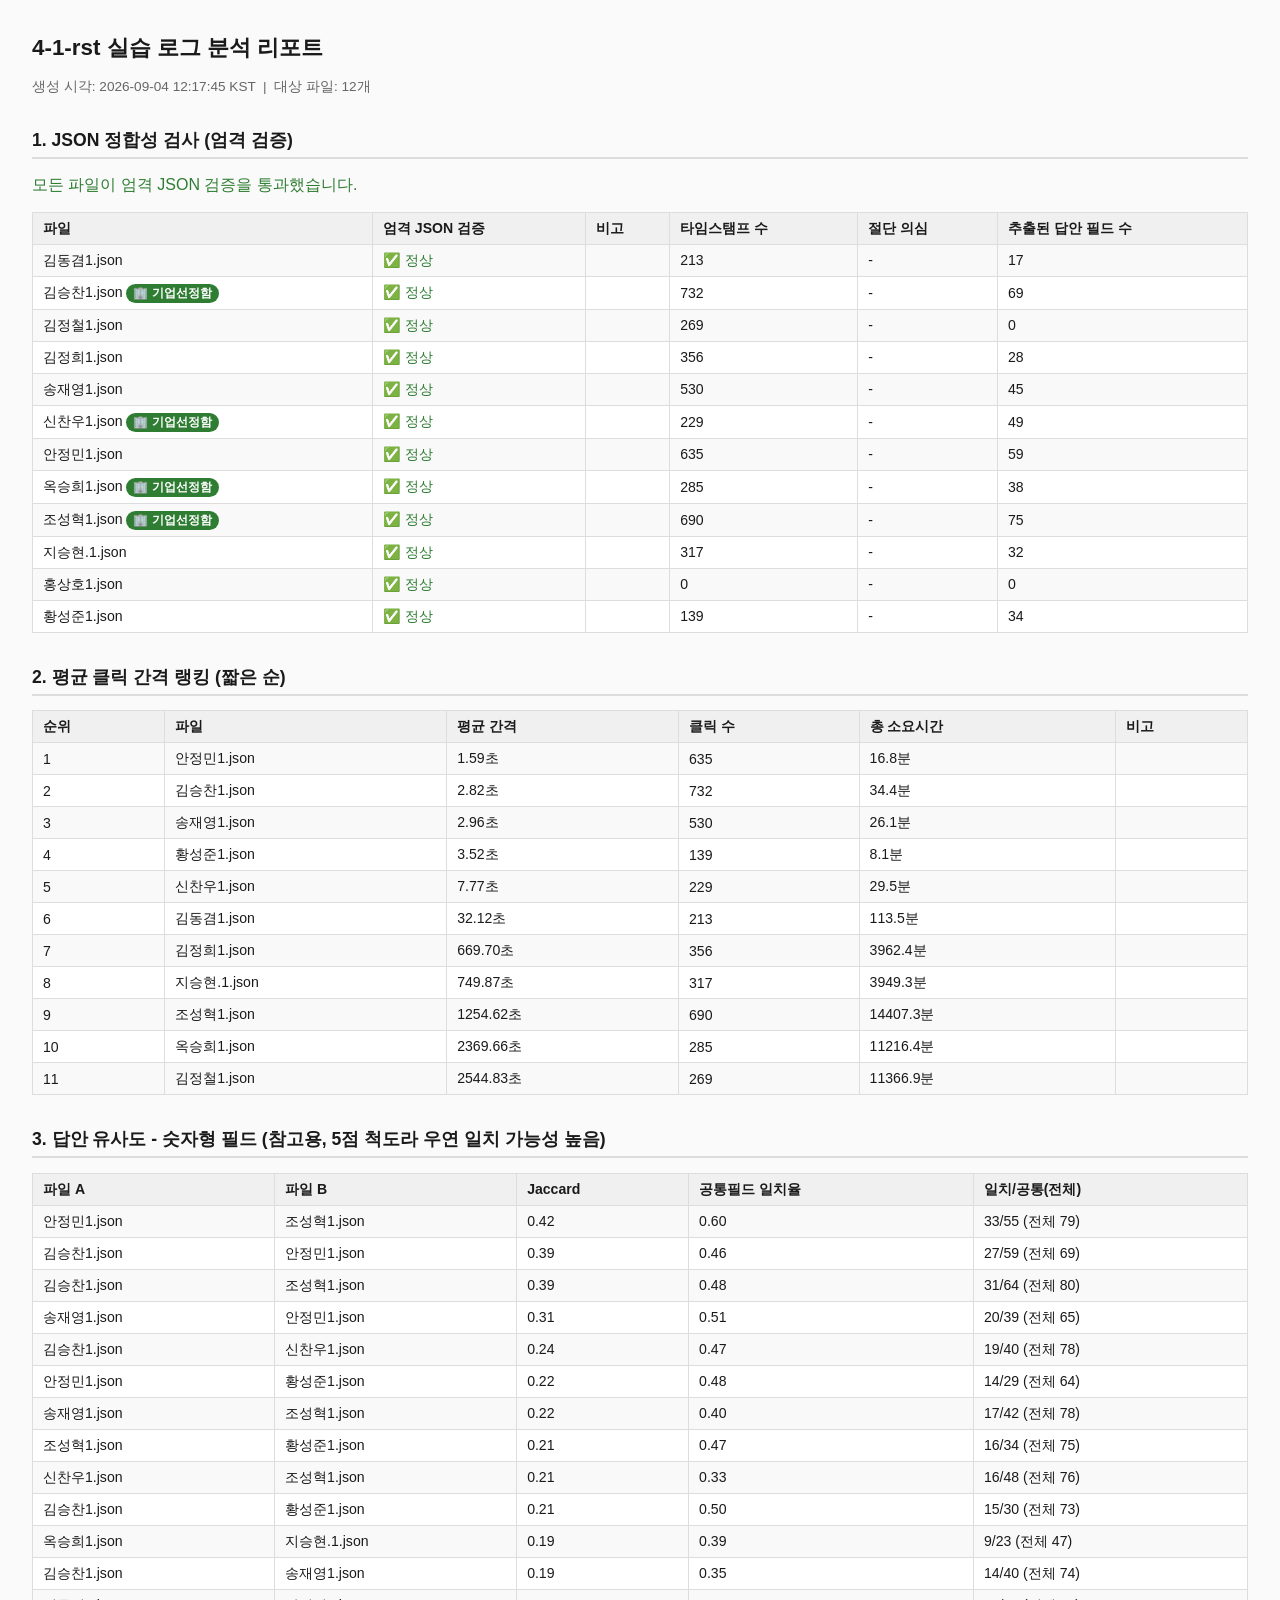
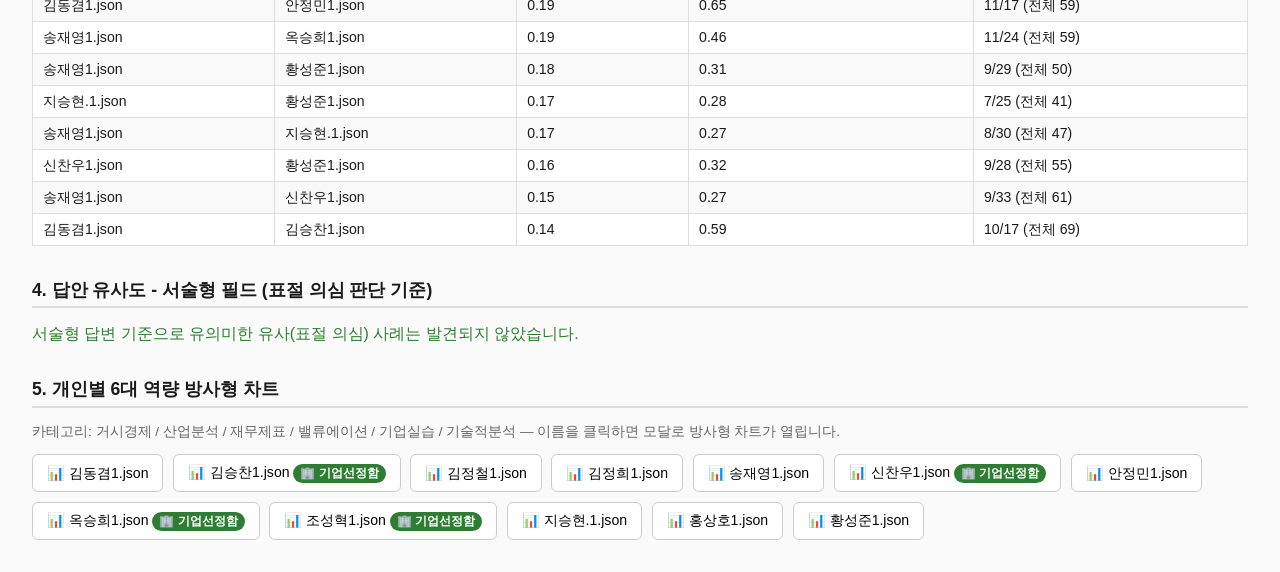
==== commit a8a5a23c: "feat: report add" ====
--- a/6-1-rst/report.html
+++ b/6-1-rst/report.html
@@ -32,106 +32,84 @@
 </style></head>
 <body>
 <h1>4-1-rst 실습 로그 분석 리포트</h1>
-<p class="meta">생성 시각: 2026-08-10 16:10:17 KST &nbsp;|&nbsp; 대상 파일: 17개</p>
+<p class="meta">생성 시각: 2026-09-04 12:17:45 KST &nbsp;|&nbsp; 대상 파일: 12개</p>
 
 <h2>1. JSON 정합성 검사 (엄격 검증)</h2>
-<p class="resubmit-banner">⛔ 형식 오류로 다시제출이 필요한 파일: 김인조1.json, 김지현1.json, 손성찬1.json, 장석규1.json</p>
+<p class="ok">모든 파일이 엄격 JSON 검증을 통과했습니다.</p>
 <table>
 <tr><th>파일</th><th>엄격 JSON 검증</th><th>비고</th><th>타임스탬프 수</th><th>절단 의심</th><th>추출된 답안 필드 수</th></tr>
-<tr class=""><td>강민석1.json <span class="badge-company">🏢 기업선정함</span></td><td><span class="ok">✅ 정상</span></td><td></td><td>327</td><td>-</td><td>73</td></tr>
-<tr class="row-bad"><td>김인조1.json</td><td><span class="resubmit">❌ 다시제출 (Invalid control character at (line 1492, col 154))</span></td><td>복구됨(참고용)</td><td>244</td><td><span class="warn">⚠ 의심</span></td><td>0</td></tr>
-<tr class=""><td>김주미1.json</td><td><span class="ok">✅ 정상</span></td><td></td><td>168</td><td>-</td><td>32</td></tr>
-<tr class="row-bad"><td>김지현1.json</td><td><span class="resubmit">❌ 다시제출 (필수 키 누락(lessons/clicks/activeLesson))</span></td><td>복구됨(참고용)</td><td>0</td><td>-</td><td>0</td></tr>
-<tr class=""><td>박정록1.json</td><td><span class="ok">✅ 정상</span></td><td></td><td>306</td><td>-</td><td>65</td></tr>
-<tr class="row-bad"><td>손성찬1.json</td><td><span class="resubmit">❌ 다시제출 (Extra data (line 1263, col 1))</span></td><td>복구됨(참고용)</td><td>181</td><td><span class="warn">⚠ 의심</span></td><td>17</td></tr>
-<tr class=""><td>신장환1.json <span class="badge-company">🏢 기업선정함</span></td><td><span class="ok">✅ 정상</span></td><td></td><td>84</td><td>-</td><td>37</td></tr>
-<tr class=""><td>오준영1.json <span class="badge-company">🏢 기업선정함</span></td><td><span class="ok">✅ 정상</span></td><td></td><td>548</td><td>-</td><td>63</td></tr>
-<tr class=""><td>오태환1.json <span class="badge-company">🏢 기업선정함</span></td><td><span class="ok">✅ 정상</span></td><td></td><td>85</td><td>-</td><td>76</td></tr>
-<tr class=""><td>이동원1.json <span class="badge-company">🏢 기업선정함</span></td><td><span class="ok">✅ 정상</span></td><td></td><td>416</td><td>-</td><td>55</td></tr>
-<tr class=""><td>이상하1.json</td><td><span class="ok">✅ 정상</span></td><td></td><td>153</td><td>-</td><td>29</td></tr>
-<tr class=""><td>이세현1.json <span class="badge-company">🏢 기업선정함</span></td><td><span class="ok">✅ 정상</span></td><td></td><td>158</td><td>-</td><td>49</td></tr>
-<tr class=""><td>임영채1.json <span class="badge-company">🏢 기업선정함</span></td><td><span class="ok">✅ 정상</span></td><td></td><td>387</td><td>-</td><td>49</td></tr>
-<tr class="row-bad"><td>장석규1.json <span class="badge-company">🏢 기업선정함</span></td><td><span class="resubmit">❌ 다시제출 (Expecting value (line 1, col 1))</span></td><td>복구됨(참고용)</td><td>212</td><td>-</td><td>50</td></tr>
-<tr class=""><td>정혜윤1.json</td><td><span class="ok">✅ 정상</span></td><td></td><td>184</td><td>-</td><td>39</td></tr>
-<tr class=""><td>최광석1.json</td><td><span class="ok">✅ 정상</span></td><td></td><td>226</td><td>-</td><td>37</td></tr>
-<tr class=""><td>황석준1.json <span class="badge-company">🏢 기업선정함</span></td><td><span class="ok">✅ 정상</span></td><td></td><td>285</td><td>-</td><td>48</td></tr>
+<tr class=""><td>김동겸1.json</td><td><span class="ok">✅ 정상</span></td><td></td><td>213</td><td>-</td><td>17</td></tr>
+<tr class=""><td>김승찬1.json <span class="badge-company">🏢 기업선정함</span></td><td><span class="ok">✅ 정상</span></td><td></td><td>732</td><td>-</td><td>69</td></tr>
+<tr class=""><td>김정철1.json</td><td><span class="ok">✅ 정상</span></td><td></td><td>269</td><td>-</td><td>0</td></tr>
+<tr class=""><td>김정희1.json</td><td><span class="ok">✅ 정상</span></td><td></td><td>356</td><td>-</td><td>28</td></tr>
+<tr class=""><td>송재영1.json</td><td><span class="ok">✅ 정상</span></td><td></td><td>530</td><td>-</td><td>45</td></tr>
+<tr class=""><td>신찬우1.json <span class="badge-company">🏢 기업선정함</span></td><td><span class="ok">✅ 정상</span></td><td></td><td>229</td><td>-</td><td>49</td></tr>
+<tr class=""><td>안정민1.json</td><td><span class="ok">✅ 정상</span></td><td></td><td>635</td><td>-</td><td>59</td></tr>
+<tr class=""><td>옥승희1.json <span class="badge-company">🏢 기업선정함</span></td><td><span class="ok">✅ 정상</span></td><td></td><td>285</td><td>-</td><td>38</td></tr>
+<tr class=""><td>조성혁1.json <span class="badge-company">🏢 기업선정함</span></td><td><span class="ok">✅ 정상</span></td><td></td><td>690</td><td>-</td><td>75</td></tr>
+<tr class=""><td>지승현.1.json</td><td><span class="ok">✅ 정상</span></td><td></td><td>317</td><td>-</td><td>32</td></tr>
+<tr class=""><td>홍상호1.json</td><td><span class="ok">✅ 정상</span></td><td></td><td>0</td><td>-</td><td>0</td></tr>
+<tr class=""><td>황성준1.json</td><td><span class="ok">✅ 정상</span></td><td></td><td>139</td><td>-</td><td>34</td></tr>
 </table>
 
 <h2>2. 평균 클릭 간격 랭킹 (짧은 순)</h2>
 <table>
 <tr><th>순위</th><th>파일</th><th>평균 간격</th><th>클릭 수</th><th>총 소요시간</th><th>비고</th></tr>
-<tr><td>1</td><td>박정록1.json</td><td>1.41초</td><td>306</td><td>7.2분</td><td></td></tr>
-<tr><td>2</td><td>장석규1.json</td><td>3.93초</td><td>212</td><td>13.8분</td><td></td></tr>
-<tr><td>3</td><td>임영채1.json</td><td>4.21초</td><td>387</td><td>27.1분</td><td></td></tr>
-<tr><td>4</td><td>오준영1.json</td><td>5.69초</td><td>548</td><td>51.8분</td><td></td></tr>
-<tr><td>5</td><td>이동원1.json</td><td>6.09초</td><td>416</td><td>42.2분</td><td></td></tr>
-<tr><td>6</td><td>손성찬1.json</td><td>8.49초</td><td>181</td><td>25.5분</td><td><span class="warn">⚠ 절단 의심 데이터</span></td></tr>
-<tr><td>7</td><td>최광석1.json</td><td>8.79초</td><td>226</td><td>33.0분</td><td></td></tr>
-<tr><td>8</td><td>이상하1.json</td><td>8.99초</td><td>153</td><td>22.8분</td><td></td></tr>
-<tr><td>9</td><td>강민석1.json</td><td>11.45초</td><td>327</td><td>62.2분</td><td></td></tr>
-<tr><td>10</td><td>정혜윤1.json</td><td>14.45초</td><td>184</td><td>44.1분</td><td></td></tr>
-<tr><td>11</td><td>신장환1.json</td><td>14.49초</td><td>84</td><td>20.0분</td><td></td></tr>
-<tr><td>12</td><td>오태환1.json</td><td>16.86초</td><td>85</td><td>23.6분</td><td></td></tr>
-<tr><td>13</td><td>황석준1.json</td><td>19.43초</td><td>285</td><td>92.0분</td><td></td></tr>
-<tr><td>14</td><td>김주미1.json</td><td>20.03초</td><td>168</td><td>55.8분</td><td></td></tr>
-<tr><td>15</td><td>김인조1.json</td><td>33.11초</td><td>244</td><td>134.1분</td><td><span class="warn">⚠ 절단 의심 데이터</span></td></tr>
-<tr><td>16</td><td>이세현1.json</td><td>49.66초</td><td>158</td><td>129.9분</td><td></td></tr>
+<tr><td>1</td><td>안정민1.json</td><td>1.59초</td><td>635</td><td>16.8분</td><td></td></tr>
+<tr><td>2</td><td>김승찬1.json</td><td>2.82초</td><td>732</td><td>34.4분</td><td></td></tr>
+<tr><td>3</td><td>송재영1.json</td><td>2.96초</td><td>530</td><td>26.1분</td><td></td></tr>
+<tr><td>4</td><td>황성준1.json</td><td>3.52초</td><td>139</td><td>8.1분</td><td></td></tr>
+<tr><td>5</td><td>신찬우1.json</td><td>7.77초</td><td>229</td><td>29.5분</td><td></td></tr>
+<tr><td>6</td><td>김동겸1.json</td><td>32.12초</td><td>213</td><td>113.5분</td><td></td></tr>
+<tr><td>7</td><td>김정희1.json</td><td>669.70초</td><td>356</td><td>3962.4분</td><td></td></tr>
+<tr><td>8</td><td>지승현.1.json</td><td>749.87초</td><td>317</td><td>3949.3분</td><td></td></tr>
+<tr><td>9</td><td>조성혁1.json</td><td>1254.62초</td><td>690</td><td>14407.3분</td><td></td></tr>
+<tr><td>10</td><td>옥승희1.json</td><td>2369.66초</td><td>285</td><td>11216.4분</td><td></td></tr>
+<tr><td>11</td><td>김정철1.json</td><td>2544.83초</td><td>269</td><td>11366.9분</td><td></td></tr>
 </table>
-<p class="meta">랭킹 제외(타임스탬프 부족): <li>김지현1.json</li></p>
+
 
 <h2>3. 답안 유사도 - 숫자형 필드 (참고용, 5점 척도라 우연 일치 가능성 높음)</h2>
 <table>
 <tr><th>파일 A</th><th>파일 B</th><th>Jaccard</th><th>공통필드 일치율</th><th>일치/공통(전체)</th></tr>
-<tr><td>박정록1.json</td><td>오태환1.json</td><td>0.51</td><td>0.61</td><td>39/64 (전체 77)</td></tr>
-<tr><td>강민석1.json</td><td>오태환1.json</td><td>0.48</td><td>0.51</td><td>37/72 (전체 77)</td></tr>
-<tr><td>강민석1.json</td><td>박정록1.json</td><td>0.38</td><td>0.48</td><td>29/61 (전체 77)</td></tr>
-<tr><td>오태환1.json</td><td>최광석1.json</td><td>0.36</td><td>0.73</td><td>27/37 (전체 76)</td></tr>
-<tr><td>강민석1.json</td><td>오준영1.json</td><td>0.34</td><td>0.40</td><td>25/63 (전체 73)</td></tr>
-<tr><td>오태환1.json</td><td>임영채1.json</td><td>0.34</td><td>0.53</td><td>26/49 (전체 76)</td></tr>
-<tr><td>강민석1.json</td><td>임영채1.json</td><td>0.33</td><td>0.49</td><td>24/49 (전체 73)</td></tr>
-<tr><td>오준영1.json</td><td>오태환1.json</td><td>0.32</td><td>0.40</td><td>25/62 (전체 77)</td></tr>
-<tr><td>오태환1.json</td><td>황석준1.json</td><td>0.32</td><td>0.53</td><td>25/47 (전체 77)</td></tr>
-<tr><td>박정록1.json</td><td>최광석1.json</td><td>0.32</td><td>0.67</td><td>22/33 (전체 69)</td></tr>
-<tr><td>임영채1.json</td><td>최광석1.json</td><td>0.30</td><td>0.57</td><td>17/30 (전체 56)</td></tr>
-<tr><td>강민석1.json</td><td>최광석1.json</td><td>0.30</td><td>0.59</td><td>22/37 (전체 73)</td></tr>
-<tr><td>박정록1.json</td><td>임영채1.json</td><td>0.29</td><td>0.50</td><td>21/42 (전체 72)</td></tr>
-<tr><td>오준영1.json</td><td>임영채1.json</td><td>0.28</td><td>0.38</td><td>18/47 (전체 65)</td></tr>
-<tr><td>박정록1.json</td><td>오준영1.json</td><td>0.26</td><td>0.39</td><td>20/51 (전체 77)</td></tr>
-<tr><td>오준영1.json</td><td>최광석1.json</td><td>0.24</td><td>0.47</td><td>16/34 (전체 66)</td></tr>
-<tr><td>이상하1.json</td><td>최광석1.json</td><td>0.23</td><td>0.43</td><td>10/23 (전체 43)</td></tr>
-<tr><td>오태환1.json</td><td>이세현1.json</td><td>0.22</td><td>0.35</td><td>17/49 (전체 76)</td></tr>
-<tr><td>오준영1.json</td><td>황석준1.json</td><td>0.22</td><td>0.29</td><td>14/48 (전체 63)</td></tr>
-<tr><td>강민석1.json</td><td>이동원1.json</td><td>0.22</td><td>0.29</td><td>16/55 (전체 73)</td></tr>
+<tr><td>안정민1.json</td><td>조성혁1.json</td><td>0.42</td><td>0.60</td><td>33/55 (전체 79)</td></tr>
+<tr><td>김승찬1.json</td><td>안정민1.json</td><td>0.39</td><td>0.46</td><td>27/59 (전체 69)</td></tr>
+<tr><td>김승찬1.json</td><td>조성혁1.json</td><td>0.39</td><td>0.48</td><td>31/64 (전체 80)</td></tr>
+<tr><td>송재영1.json</td><td>안정민1.json</td><td>0.31</td><td>0.51</td><td>20/39 (전체 65)</td></tr>
+<tr><td>김승찬1.json</td><td>신찬우1.json</td><td>0.24</td><td>0.47</td><td>19/40 (전체 78)</td></tr>
+<tr><td>안정민1.json</td><td>황성준1.json</td><td>0.22</td><td>0.48</td><td>14/29 (전체 64)</td></tr>
+<tr><td>송재영1.json</td><td>조성혁1.json</td><td>0.22</td><td>0.40</td><td>17/42 (전체 78)</td></tr>
+<tr><td>조성혁1.json</td><td>황성준1.json</td><td>0.21</td><td>0.47</td><td>16/34 (전체 75)</td></tr>
+<tr><td>신찬우1.json</td><td>조성혁1.json</td><td>0.21</td><td>0.33</td><td>16/48 (전체 76)</td></tr>
+<tr><td>김승찬1.json</td><td>황성준1.json</td><td>0.21</td><td>0.50</td><td>15/30 (전체 73)</td></tr>
+<tr><td>옥승희1.json</td><td>지승현.1.json</td><td>0.19</td><td>0.39</td><td>9/23 (전체 47)</td></tr>
+<tr><td>김승찬1.json</td><td>송재영1.json</td><td>0.19</td><td>0.35</td><td>14/40 (전체 74)</td></tr>
+<tr><td>김동겸1.json</td><td>안정민1.json</td><td>0.19</td><td>0.65</td><td>11/17 (전체 59)</td></tr>
+<tr><td>송재영1.json</td><td>옥승희1.json</td><td>0.19</td><td>0.46</td><td>11/24 (전체 59)</td></tr>
+<tr><td>송재영1.json</td><td>황성준1.json</td><td>0.18</td><td>0.31</td><td>9/29 (전체 50)</td></tr>
+<tr><td>지승현.1.json</td><td>황성준1.json</td><td>0.17</td><td>0.28</td><td>7/25 (전체 41)</td></tr>
+<tr><td>송재영1.json</td><td>지승현.1.json</td><td>0.17</td><td>0.27</td><td>8/30 (전체 47)</td></tr>
+<tr><td>신찬우1.json</td><td>황성준1.json</td><td>0.16</td><td>0.32</td><td>9/28 (전체 55)</td></tr>
+<tr><td>송재영1.json</td><td>신찬우1.json</td><td>0.15</td><td>0.27</td><td>9/33 (전체 61)</td></tr>
+<tr><td>김동겸1.json</td><td>김승찬1.json</td><td>0.14</td><td>0.59</td><td>10/17 (전체 69)</td></tr>
 </table>
 
 <h2>4. 답안 유사도 - 서술형 필드 (표절 의심 판단 기준)</h2>
-
-        <p class="alert">⛔ 유사도 0.85 이상 + 작성 시각상 뒤에 제출된 표절 의심 사례 1건 포함. "표절 의심 강함" 항목을 우선 검토하세요.</p>
-        <table>
-          <tr><th>파일 A</th><th>파일 B</th><th>필드</th><th>유사도</th><th>답변 A</th><th>답변 B</th><th>작성 선후관계</th></tr>
-          <tr><td>신장환1.json</td><td>오태환1.json</td><td>technical-practice::technical:company</td><td>0.89</td><td>삼성전자/005930/KOSPI</td><td>삼성전자 / 005930 / KOSPI</td><td><span class="copy-strong">⛔ 신장환1.json가 오태환1.json 제출(02:32:21) 이후(02:36:49)에 거의 동일 문구 작성 → 표절 의심 강함</span></td></tr>
-<tr><td>신장환1.json</td><td>이세현1.json</td><td>technical-practice::technical:company</td><td>0.83</td><td>삼성전자/005930/KOSPI</td><td>삼성전자(005930), KOSPI</td><td><span class="copy-weak">△ 이세현1.json가 신장환1.json보다 나중에 작성(02:36:49 → 02:49:05)</span></td></tr>
-<tr><td>오태환1.json</td><td>이세현1.json</td><td>technical-practice::technical:company</td><td>0.80</td><td>삼성전자 / 005930 / KOSPI</td><td>삼성전자(005930), KOSPI</td><td><span class="copy-weak">△ 이세현1.json가 오태환1.json보다 나중에 작성(02:32:21 → 02:49:05)</span></td></tr>
-<tr><td>오준영1.json</td><td>오태환1.json</td><td>technical-practice::technical:company</td><td>0.74</td><td>삼성중공업 / 010140 / KOSPI</td><td>삼성전자 / 005930 / KOSPI</td><td><span class="copy-weak">△ 오태환1.json가 오준영1.json보다 나중에 작성(02:04:59 → 02:32:21)</span></td></tr>
-<tr><td>신장환1.json</td><td>오준영1.json</td><td>technical-practice::technical:company</td><td>0.62</td><td>삼성전자/005930/KOSPI</td><td>삼성중공업 / 010140 / KOSPI</td><td><span class="copy-weak">△ 신장환1.json가 오준영1.json보다 나중에 작성(02:04:59 → 02:36:49)</span></td></tr>
-<tr><td>강민석1.json</td><td>오준영1.json</td><td>technical-practice::technical:source</td><td>0.60</td><td>https://www.tradingview.com/x/7D33clSL/</td><td>일봉 / https://kr.tradingview.com/symbols/KRX-010140/</td><td><span class="copy-weak">△ 강민석1.json가 오준영1.json보다 나중에 작성(02:04:59 → 02:12:21)</span></td></tr>
-        </table>
-        <p class="meta">※ 작성 선후관계는 각 파일의 마지막 클릭 타임스탬프(제출 완료 시각)를 기준으로 추정한 것으로, 참고용 정황 증거입니다.</p>
-        
+<p class="ok">서술형 답변 기준으로 유의미한 유사(표절 의심) 사례는 발견되지 않았습니다.</p>
 
 <h2>5. 개인별 6대 역량 방사형 차트</h2>
 <p class="meta">카테고리: 거시경제 / 산업분석 / 재무제표 / 밸류에이션 / 기업실습 / 기술적분석 — 이름을 클릭하면 모달로 방사형 차트가 열립니다.</p>
 
-    <div class="radar-grid"><button class="radar-btn" onclick="document.getElementById('radar-modal-0').style.display='flex'">📊 강민석1.json <span class="badge-company">🏢 기업선정함</span></button><button class="radar-btn" onclick="document.getElementById('radar-modal-1').style.display='flex'">📊 김인조1.json</button><button class="radar-btn" onclick="document.getElementById('radar-modal-2').style.display='flex'">📊 김주미1.json</button><button class="radar-btn" onclick="document.getElementById('radar-modal-3').style.display='flex'">📊 김지현1.json</button><button class="radar-btn" onclick="document.getElementById('radar-modal-4').style.display='flex'">📊 박정록1.json</button><button class="radar-btn" onclick="document.getElementById('radar-modal-5').style.display='flex'">📊 손성찬1.json</button><button class="radar-btn" onclick="document.getElementById('radar-modal-6').style.display='flex'">📊 신장환1.json <span class="badge-company">🏢 기업선정함</span></button><button class="radar-btn" onclick="document.getElementById('radar-modal-7').style.display='flex'">📊 오준영1.json <span class="badge-company">🏢 기업선정함</span></button><button class="radar-btn" onclick="document.getElementById('radar-modal-8').style.display='flex'">📊 오태환1.json <span class="badge-company">🏢 기업선정함</span></button><button class="radar-btn" onclick="document.getElementById('radar-modal-9').style.display='flex'">📊 이동원1.json <span class="badge-company">🏢 기업선정함</span></button><button class="radar-btn" onclick="document.getElementById('radar-modal-10').style.display='flex'">📊 이상하1.json</button><button class="radar-btn" onclick="document.getElementById('radar-modal-11').style.display='flex'">📊 이세현1.json <span class="badge-company">🏢 기업선정함</span></button><button class="radar-btn" onclick="document.getElementById('radar-modal-12').style.display='flex'">📊 임영채1.json <span class="badge-company">🏢 기업선정함</span></button><button class="radar-btn" onclick="document.getElementById('radar-modal-13').style.display='flex'">📊 장석규1.json <span class="badge-company">🏢 기업선정함</span></button><button class="radar-btn" onclick="document.getElementById('radar-modal-14').style.display='flex'">📊 정혜윤1.json</button><button class="radar-btn" onclick="document.getElementById('radar-modal-15').style.display='flex'">📊 최광석1.json</button><button class="radar-btn" onclick="document.getElementById('radar-modal-16').style.display='flex'">📊 황석준1.json <span class="badge-company">🏢 기업선정함</span></button></div>
+    <div class="radar-grid"><button class="radar-btn" onclick="document.getElementById('radar-modal-0').style.display='flex'">📊 김동겸1.json</button><button class="radar-btn" onclick="document.getElementById('radar-modal-1').style.display='flex'">📊 김승찬1.json <span class="badge-company">🏢 기업선정함</span></button><button class="radar-btn" onclick="document.getElementById('radar-modal-2').style.display='flex'">📊 김정철1.json</button><button class="radar-btn" onclick="document.getElementById('radar-modal-3').style.display='flex'">📊 김정희1.json</button><button class="radar-btn" onclick="document.getElementById('radar-modal-4').style.display='flex'">📊 송재영1.json</button><button class="radar-btn" onclick="document.getElementById('radar-modal-5').style.display='flex'">📊 신찬우1.json <span class="badge-company">🏢 기업선정함</span></button><button class="radar-btn" onclick="document.getElementById('radar-modal-6').style.display='flex'">📊 안정민1.json</button><button class="radar-btn" onclick="document.getElementById('radar-modal-7').style.display='flex'">📊 옥승희1.json <span class="badge-company">🏢 기업선정함</span></button><button class="radar-btn" onclick="document.getElementById('radar-modal-8').style.display='flex'">📊 조성혁1.json <span class="badge-company">🏢 기업선정함</span></button><button class="radar-btn" onclick="document.getElementById('radar-modal-9').style.display='flex'">📊 지승현.1.json</button><button class="radar-btn" onclick="document.getElementById('radar-modal-10').style.display='flex'">📊 홍상호1.json</button><button class="radar-btn" onclick="document.getElementById('radar-modal-11').style.display='flex'">📊 황성준1.json</button></div>
     
         <div id="radar-modal-0" class="modal-overlay" onclick="if(event.target===this)this.style.display='none'">
           <div class="modal-box">
-            <h3>강민석1.json <span class="badge-company">🏢 기업선정함</span></h3>
-            <svg width="280" height="280" viewBox="0 0 280 280">
-      <polygon points="140.0,119.8 157.5,129.9 157.5,150.1 140.0,160.2 122.5,150.1 122.5,129.9" fill="none" stroke="#e0e0e0" stroke-width="1"/><polygon points="140.0,99.7 174.9,119.8 174.9,160.2 140.0,180.3 105.1,160.2 105.1,119.8" fill="none" stroke="#e0e0e0" stroke-width="1"/><polygon points="140.0,79.5 192.4,109.8 192.4,170.2 140.0,200.5 87.6,170.2 87.6,109.8" fill="none" stroke="#e0e0e0" stroke-width="1"/><polygon points="140.0,59.4 209.8,99.7 209.8,180.3 140.0,220.6 70.2,180.3 70.2,99.7" fill="none" stroke="#e0e0e0" stroke-width="1"/><polygon points="140.0,39.2 227.3,89.6 227.3,190.4 140.0,240.8 52.7,190.4 52.7,89.6" fill="none" stroke="#e0e0e0" stroke-width="1"/>
-      <line x1="140.0" y1="140.0" x2="140.0" y2="39.2" stroke="#ccc" stroke-width="1"/><line x1="140.0" y1="140.0" x2="227.3" y2="89.6" stroke="#ccc" stroke-width="1"/><line x1="140.0" y1="140.0" x2="227.3" y2="190.4" stroke="#ccc" stroke-width="1"/><line x1="140.0" y1="140.0" x2="140.0" y2="240.8" stroke="#ccc" stroke-width="1"/><line x1="140.0" y1="140.0" x2="52.7" y2="190.4" stroke="#ccc" stroke-width="1"/><line x1="140.0" y1="140.0" x2="52.7" y2="89.6" stroke="#ccc" stroke-width="1"/>
-      <polygon points="140.0,75.5 192.4,109.8 204.6,177.3 140.0,183.3 86.7,170.7 106.0,120.3" fill="none" stroke="#999" stroke-width="1.5" stroke-dasharray="4,3"/>
-      <polygon points="140.0,39.2 227.3,89.6 227.3,190.4 140.0,240.8 52.7,190.4 66.7,97.7" fill="#2e7d32" fill-opacity="0.28" stroke="#2e7d32" stroke-width="2"/>
+            <h3>김동겸1.json</h3>
+            <svg width="280" height="280" viewBox="0 0 280 280">
+      <polygon points="140.0,119.8 157.5,129.9 157.5,150.1 140.0,160.2 122.5,150.1 122.5,129.9" fill="none" stroke="#e0e0e0" stroke-width="1"/><polygon points="140.0,99.7 174.9,119.8 174.9,160.2 140.0,180.3 105.1,160.2 105.1,119.8" fill="none" stroke="#e0e0e0" stroke-width="1"/><polygon points="140.0,79.5 192.4,109.8 192.4,170.2 140.0,200.5 87.6,170.2 87.6,109.8" fill="none" stroke="#e0e0e0" stroke-width="1"/><polygon points="140.0,59.4 209.8,99.7 209.8,180.3 140.0,220.6 70.2,180.3 70.2,99.7" fill="none" stroke="#e0e0e0" stroke-width="1"/><polygon points="140.0,39.2 227.3,89.6 227.3,190.4 140.0,240.8 52.7,190.4 52.7,89.6" fill="none" stroke="#e0e0e0" stroke-width="1"/>
+      <line x1="140.0" y1="140.0" x2="140.0" y2="39.2" stroke="#ccc" stroke-width="1"/><line x1="140.0" y1="140.0" x2="227.3" y2="89.6" stroke="#ccc" stroke-width="1"/><line x1="140.0" y1="140.0" x2="227.3" y2="190.4" stroke="#ccc" stroke-width="1"/><line x1="140.0" y1="140.0" x2="140.0" y2="240.8" stroke="#ccc" stroke-width="1"/><line x1="140.0" y1="140.0" x2="52.7" y2="190.4" stroke="#ccc" stroke-width="1"/><line x1="140.0" y1="140.0" x2="52.7" y2="89.6" stroke="#ccc" stroke-width="1"/>
+      <polygon points="140.0,78.5 185.4,113.8 201.1,175.3 140.0,189.4 110.3,157.1 114.7,125.4" fill="none" stroke="#999" stroke-width="1.5" stroke-dasharray="4,3"/>
+      <polygon points="140.0,97.7 183.6,114.8 140.0,140.0 140.0,190.4 114.7,154.6 140.0,140.0" fill="#2e7d32" fill-opacity="0.28" stroke="#2e7d32" stroke-width="2"/>
       <text x="140.0" y="11.2" font-size="11" text-anchor="middle" dominant-baseline="middle" fill="#444">거시경제</text><text x="251.5" y="75.6" font-size="11" text-anchor="start" dominant-baseline="middle" fill="#444">산업분석</text><text x="251.5" y="204.4" font-size="11" text-anchor="start" dominant-baseline="middle" fill="#444">재무제표</text><text x="140.0" y="268.8" font-size="11" text-anchor="middle" dominant-baseline="middle" fill="#444">밸류에이션</text><text x="28.5" y="204.4" font-size="11" text-anchor="end" dominant-baseline="middle" fill="#444">기업실습</text><text x="28.5" y="75.6" font-size="11" text-anchor="end" dominant-baseline="middle" fill="#444">기술적분석</text>
     </svg>
             <p class="meta">실선(초록)=본인, 점선(회색)=반 평균. 각 축은 카테고리 내 최다 참여 학생 대비 %.</p>
@@ -140,228 +118,158 @@
         </div>
         <div id="radar-modal-1" class="modal-overlay" onclick="if(event.target===this)this.style.display='none'">
           <div class="modal-box">
-            <h3>김인조1.json</h3>
-            <svg width="280" height="280" viewBox="0 0 280 280">
-      <polygon points="140.0,119.8 157.5,129.9 157.5,150.1 140.0,160.2 122.5,150.1 122.5,129.9" fill="none" stroke="#e0e0e0" stroke-width="1"/><polygon points="140.0,99.7 174.9,119.8 174.9,160.2 140.0,180.3 105.1,160.2 105.1,119.8" fill="none" stroke="#e0e0e0" stroke-width="1"/><polygon points="140.0,79.5 192.4,109.8 192.4,170.2 140.0,200.5 87.6,170.2 87.6,109.8" fill="none" stroke="#e0e0e0" stroke-width="1"/><polygon points="140.0,59.4 209.8,99.7 209.8,180.3 140.0,220.6 70.2,180.3 70.2,99.7" fill="none" stroke="#e0e0e0" stroke-width="1"/><polygon points="140.0,39.2 227.3,89.6 227.3,190.4 140.0,240.8 52.7,190.4 52.7,89.6" fill="none" stroke="#e0e0e0" stroke-width="1"/>
-      <line x1="140.0" y1="140.0" x2="140.0" y2="39.2" stroke="#ccc" stroke-width="1"/><line x1="140.0" y1="140.0" x2="227.3" y2="89.6" stroke="#ccc" stroke-width="1"/><line x1="140.0" y1="140.0" x2="227.3" y2="190.4" stroke="#ccc" stroke-width="1"/><line x1="140.0" y1="140.0" x2="140.0" y2="240.8" stroke="#ccc" stroke-width="1"/><line x1="140.0" y1="140.0" x2="52.7" y2="190.4" stroke="#ccc" stroke-width="1"/><line x1="140.0" y1="140.0" x2="52.7" y2="89.6" stroke="#ccc" stroke-width="1"/>
-      <polygon points="140.0,75.5 192.4,109.8 204.6,177.3 140.0,183.3 86.7,170.7 106.0,120.3" fill="none" stroke="#999" stroke-width="1.5" stroke-dasharray="4,3"/>
+            <h3>김승찬1.json <span class="badge-company">🏢 기업선정함</span></h3>
+            <svg width="280" height="280" viewBox="0 0 280 280">
+      <polygon points="140.0,119.8 157.5,129.9 157.5,150.1 140.0,160.2 122.5,150.1 122.5,129.9" fill="none" stroke="#e0e0e0" stroke-width="1"/><polygon points="140.0,99.7 174.9,119.8 174.9,160.2 140.0,180.3 105.1,160.2 105.1,119.8" fill="none" stroke="#e0e0e0" stroke-width="1"/><polygon points="140.0,79.5 192.4,109.8 192.4,170.2 140.0,200.5 87.6,170.2 87.6,109.8" fill="none" stroke="#e0e0e0" stroke-width="1"/><polygon points="140.0,59.4 209.8,99.7 209.8,180.3 140.0,220.6 70.2,180.3 70.2,99.7" fill="none" stroke="#e0e0e0" stroke-width="1"/><polygon points="140.0,39.2 227.3,89.6 227.3,190.4 140.0,240.8 52.7,190.4 52.7,89.6" fill="none" stroke="#e0e0e0" stroke-width="1"/>
+      <line x1="140.0" y1="140.0" x2="140.0" y2="39.2" stroke="#ccc" stroke-width="1"/><line x1="140.0" y1="140.0" x2="227.3" y2="89.6" stroke="#ccc" stroke-width="1"/><line x1="140.0" y1="140.0" x2="227.3" y2="190.4" stroke="#ccc" stroke-width="1"/><line x1="140.0" y1="140.0" x2="140.0" y2="240.8" stroke="#ccc" stroke-width="1"/><line x1="140.0" y1="140.0" x2="52.7" y2="190.4" stroke="#ccc" stroke-width="1"/><line x1="140.0" y1="140.0" x2="52.7" y2="89.6" stroke="#ccc" stroke-width="1"/>
+      <polygon points="140.0,78.5 185.4,113.8 201.1,175.3 140.0,189.4 110.3,157.1 114.7,125.4" fill="none" stroke="#999" stroke-width="1.5" stroke-dasharray="4,3"/>
+      <polygon points="140.0,39.2 227.3,89.6 202.0,175.8 140.0,240.8 114.7,154.6 52.7,89.6" fill="#2e7d32" fill-opacity="0.28" stroke="#2e7d32" stroke-width="2"/>
+      <text x="140.0" y="11.2" font-size="11" text-anchor="middle" dominant-baseline="middle" fill="#444">거시경제</text><text x="251.5" y="75.6" font-size="11" text-anchor="start" dominant-baseline="middle" fill="#444">산업분석</text><text x="251.5" y="204.4" font-size="11" text-anchor="start" dominant-baseline="middle" fill="#444">재무제표</text><text x="140.0" y="268.8" font-size="11" text-anchor="middle" dominant-baseline="middle" fill="#444">밸류에이션</text><text x="28.5" y="204.4" font-size="11" text-anchor="end" dominant-baseline="middle" fill="#444">기업실습</text><text x="28.5" y="75.6" font-size="11" text-anchor="end" dominant-baseline="middle" fill="#444">기술적분석</text>
+    </svg>
+            <p class="meta">실선(초록)=본인, 점선(회색)=반 평균. 각 축은 카테고리 내 최다 참여 학생 대비 %.</p>
+            <button class="close-btn" onclick="document.getElementById('radar-modal-1').style.display='none'">닫기</button>
+          </div>
+        </div>
+        <div id="radar-modal-2" class="modal-overlay" onclick="if(event.target===this)this.style.display='none'">
+          <div class="modal-box">
+            <h3>김정철1.json</h3>
+            <svg width="280" height="280" viewBox="0 0 280 280">
+      <polygon points="140.0,119.8 157.5,129.9 157.5,150.1 140.0,160.2 122.5,150.1 122.5,129.9" fill="none" stroke="#e0e0e0" stroke-width="1"/><polygon points="140.0,99.7 174.9,119.8 174.9,160.2 140.0,180.3 105.1,160.2 105.1,119.8" fill="none" stroke="#e0e0e0" stroke-width="1"/><polygon points="140.0,79.5 192.4,109.8 192.4,170.2 140.0,200.5 87.6,170.2 87.6,109.8" fill="none" stroke="#e0e0e0" stroke-width="1"/><polygon points="140.0,59.4 209.8,99.7 209.8,180.3 140.0,220.6 70.2,180.3 70.2,99.7" fill="none" stroke="#e0e0e0" stroke-width="1"/><polygon points="140.0,39.2 227.3,89.6 227.3,190.4 140.0,240.8 52.7,190.4 52.7,89.6" fill="none" stroke="#e0e0e0" stroke-width="1"/>
+      <line x1="140.0" y1="140.0" x2="140.0" y2="39.2" stroke="#ccc" stroke-width="1"/><line x1="140.0" y1="140.0" x2="227.3" y2="89.6" stroke="#ccc" stroke-width="1"/><line x1="140.0" y1="140.0" x2="227.3" y2="190.4" stroke="#ccc" stroke-width="1"/><line x1="140.0" y1="140.0" x2="140.0" y2="240.8" stroke="#ccc" stroke-width="1"/><line x1="140.0" y1="140.0" x2="52.7" y2="190.4" stroke="#ccc" stroke-width="1"/><line x1="140.0" y1="140.0" x2="52.7" y2="89.6" stroke="#ccc" stroke-width="1"/>
+      <polygon points="140.0,78.5 185.4,113.8 201.1,175.3 140.0,189.4 110.3,157.1 114.7,125.4" fill="none" stroke="#999" stroke-width="1.5" stroke-dasharray="4,3"/>
       <polygon points="140.0,140.0 140.0,140.0 140.0,140.0 140.0,140.0 140.0,140.0 140.0,140.0" fill="#2e7d32" fill-opacity="0.28" stroke="#2e7d32" stroke-width="2"/>
       <text x="140.0" y="11.2" font-size="11" text-anchor="middle" dominant-baseline="middle" fill="#444">거시경제</text><text x="251.5" y="75.6" font-size="11" text-anchor="start" dominant-baseline="middle" fill="#444">산업분석</text><text x="251.5" y="204.4" font-size="11" text-anchor="start" dominant-baseline="middle" fill="#444">재무제표</text><text x="140.0" y="268.8" font-size="11" text-anchor="middle" dominant-baseline="middle" fill="#444">밸류에이션</text><text x="28.5" y="204.4" font-size="11" text-anchor="end" dominant-baseline="middle" fill="#444">기업실습</text><text x="28.5" y="75.6" font-size="11" text-anchor="end" dominant-baseline="middle" fill="#444">기술적분석</text>
     </svg>
             <p class="meta">실선(초록)=본인, 점선(회색)=반 평균. 각 축은 카테고리 내 최다 참여 학생 대비 %.</p>
-            <button class="close-btn" onclick="document.getElementById('radar-modal-1').style.display='none'">닫기</button>
-          </div>
-        </div>
-        <div id="radar-modal-2" class="modal-overlay" onclick="if(event.target===this)this.style.display='none'">
-          <div class="modal-box">
-            <h3>김주미1.json</h3>
-            <svg width="280" height="280" viewBox="0 0 280 280">
-      <polygon points="140.0,119.8 157.5,129.9 157.5,150.1 140.0,160.2 122.5,150.1 122.5,129.9" fill="none" stroke="#e0e0e0" stroke-width="1"/><polygon points="140.0,99.7 174.9,119.8 174.9,160.2 140.0,180.3 105.1,160.2 105.1,119.8" fill="none" stroke="#e0e0e0" stroke-width="1"/><polygon points="140.0,79.5 192.4,109.8 192.4,170.2 140.0,200.5 87.6,170.2 87.6,109.8" fill="none" stroke="#e0e0e0" stroke-width="1"/><polygon points="140.0,59.4 209.8,99.7 209.8,180.3 140.0,220.6 70.2,180.3 70.2,99.7" fill="none" stroke="#e0e0e0" stroke-width="1"/><polygon points="140.0,39.2 227.3,89.6 227.3,190.4 140.0,240.8 52.7,190.4 52.7,89.6" fill="none" stroke="#e0e0e0" stroke-width="1"/>
-      <line x1="140.0" y1="140.0" x2="140.0" y2="39.2" stroke="#ccc" stroke-width="1"/><line x1="140.0" y1="140.0" x2="227.3" y2="89.6" stroke="#ccc" stroke-width="1"/><line x1="140.0" y1="140.0" x2="227.3" y2="190.4" stroke="#ccc" stroke-width="1"/><line x1="140.0" y1="140.0" x2="140.0" y2="240.8" stroke="#ccc" stroke-width="1"/><line x1="140.0" y1="140.0" x2="52.7" y2="190.4" stroke="#ccc" stroke-width="1"/><line x1="140.0" y1="140.0" x2="52.7" y2="89.6" stroke="#ccc" stroke-width="1"/>
-      <polygon points="140.0,75.5 192.4,109.8 204.6,177.3 140.0,183.3 86.7,170.7 106.0,120.3" fill="none" stroke="#999" stroke-width="1.5" stroke-dasharray="4,3"/>
-      <polygon points="140.0,72.5 176.7,118.8 227.3,190.4 140.0,140.0 78.0,175.8 140.0,140.0" fill="#2e7d32" fill-opacity="0.28" stroke="#2e7d32" stroke-width="2"/>
-      <text x="140.0" y="11.2" font-size="11" text-anchor="middle" dominant-baseline="middle" fill="#444">거시경제</text><text x="251.5" y="75.6" font-size="11" text-anchor="start" dominant-baseline="middle" fill="#444">산업분석</text><text x="251.5" y="204.4" font-size="11" text-anchor="start" dominant-baseline="middle" fill="#444">재무제표</text><text x="140.0" y="268.8" font-size="11" text-anchor="middle" dominant-baseline="middle" fill="#444">밸류에이션</text><text x="28.5" y="204.4" font-size="11" text-anchor="end" dominant-baseline="middle" fill="#444">기업실습</text><text x="28.5" y="75.6" font-size="11" text-anchor="end" dominant-baseline="middle" fill="#444">기술적분석</text>
-    </svg>
-            <p class="meta">실선(초록)=본인, 점선(회색)=반 평균. 각 축은 카테고리 내 최다 참여 학생 대비 %.</p>
             <button class="close-btn" onclick="document.getElementById('radar-modal-2').style.display='none'">닫기</button>
           </div>
         </div>
         <div id="radar-modal-3" class="modal-overlay" onclick="if(event.target===this)this.style.display='none'">
           <div class="modal-box">
-            <h3>김지현1.json</h3>
-            <svg width="280" height="280" viewBox="0 0 280 280">
-      <polygon points="140.0,119.8 157.5,129.9 157.5,150.1 140.0,160.2 122.5,150.1 122.5,129.9" fill="none" stroke="#e0e0e0" stroke-width="1"/><polygon points="140.0,99.7 174.9,119.8 174.9,160.2 140.0,180.3 105.1,160.2 105.1,119.8" fill="none" stroke="#e0e0e0" stroke-width="1"/><polygon points="140.0,79.5 192.4,109.8 192.4,170.2 140.0,200.5 87.6,170.2 87.6,109.8" fill="none" stroke="#e0e0e0" stroke-width="1"/><polygon points="140.0,59.4 209.8,99.7 209.8,180.3 140.0,220.6 70.2,180.3 70.2,99.7" fill="none" stroke="#e0e0e0" stroke-width="1"/><polygon points="140.0,39.2 227.3,89.6 227.3,190.4 140.0,240.8 52.7,190.4 52.7,89.6" fill="none" stroke="#e0e0e0" stroke-width="1"/>
-      <line x1="140.0" y1="140.0" x2="140.0" y2="39.2" stroke="#ccc" stroke-width="1"/><line x1="140.0" y1="140.0" x2="227.3" y2="89.6" stroke="#ccc" stroke-width="1"/><line x1="140.0" y1="140.0" x2="227.3" y2="190.4" stroke="#ccc" stroke-width="1"/><line x1="140.0" y1="140.0" x2="140.0" y2="240.8" stroke="#ccc" stroke-width="1"/><line x1="140.0" y1="140.0" x2="52.7" y2="190.4" stroke="#ccc" stroke-width="1"/><line x1="140.0" y1="140.0" x2="52.7" y2="89.6" stroke="#ccc" stroke-width="1"/>
-      <polygon points="140.0,75.5 192.4,109.8 204.6,177.3 140.0,183.3 86.7,170.7 106.0,120.3" fill="none" stroke="#999" stroke-width="1.5" stroke-dasharray="4,3"/>
+            <h3>김정희1.json</h3>
+            <svg width="280" height="280" viewBox="0 0 280 280">
+      <polygon points="140.0,119.8 157.5,129.9 157.5,150.1 140.0,160.2 122.5,150.1 122.5,129.9" fill="none" stroke="#e0e0e0" stroke-width="1"/><polygon points="140.0,99.7 174.9,119.8 174.9,160.2 140.0,180.3 105.1,160.2 105.1,119.8" fill="none" stroke="#e0e0e0" stroke-width="1"/><polygon points="140.0,79.5 192.4,109.8 192.4,170.2 140.0,200.5 87.6,170.2 87.6,109.8" fill="none" stroke="#e0e0e0" stroke-width="1"/><polygon points="140.0,59.4 209.8,99.7 209.8,180.3 140.0,220.6 70.2,180.3 70.2,99.7" fill="none" stroke="#e0e0e0" stroke-width="1"/><polygon points="140.0,39.2 227.3,89.6 227.3,190.4 140.0,240.8 52.7,190.4 52.7,89.6" fill="none" stroke="#e0e0e0" stroke-width="1"/>
+      <line x1="140.0" y1="140.0" x2="140.0" y2="39.2" stroke="#ccc" stroke-width="1"/><line x1="140.0" y1="140.0" x2="227.3" y2="89.6" stroke="#ccc" stroke-width="1"/><line x1="140.0" y1="140.0" x2="227.3" y2="190.4" stroke="#ccc" stroke-width="1"/><line x1="140.0" y1="140.0" x2="140.0" y2="240.8" stroke="#ccc" stroke-width="1"/><line x1="140.0" y1="140.0" x2="52.7" y2="190.4" stroke="#ccc" stroke-width="1"/><line x1="140.0" y1="140.0" x2="52.7" y2="89.6" stroke="#ccc" stroke-width="1"/>
+      <polygon points="140.0,78.5 185.4,113.8 201.1,175.3 140.0,189.4 110.3,157.1 114.7,125.4" fill="none" stroke="#999" stroke-width="1.5" stroke-dasharray="4,3"/>
+      <polygon points="140.0,89.6 168.8,123.4 227.3,190.4 140.0,157.1 114.7,154.6 140.0,140.0" fill="#2e7d32" fill-opacity="0.28" stroke="#2e7d32" stroke-width="2"/>
+      <text x="140.0" y="11.2" font-size="11" text-anchor="middle" dominant-baseline="middle" fill="#444">거시경제</text><text x="251.5" y="75.6" font-size="11" text-anchor="start" dominant-baseline="middle" fill="#444">산업분석</text><text x="251.5" y="204.4" font-size="11" text-anchor="start" dominant-baseline="middle" fill="#444">재무제표</text><text x="140.0" y="268.8" font-size="11" text-anchor="middle" dominant-baseline="middle" fill="#444">밸류에이션</text><text x="28.5" y="204.4" font-size="11" text-anchor="end" dominant-baseline="middle" fill="#444">기업실습</text><text x="28.5" y="75.6" font-size="11" text-anchor="end" dominant-baseline="middle" fill="#444">기술적분석</text>
+    </svg>
+            <p class="meta">실선(초록)=본인, 점선(회색)=반 평균. 각 축은 카테고리 내 최다 참여 학생 대비 %.</p>
+            <button class="close-btn" onclick="document.getElementById('radar-modal-3').style.display='none'">닫기</button>
+          </div>
+        </div>
+        <div id="radar-modal-4" class="modal-overlay" onclick="if(event.target===this)this.style.display='none'">
+          <div class="modal-box">
+            <h3>송재영1.json</h3>
+            <svg width="280" height="280" viewBox="0 0 280 280">
+      <polygon points="140.0,119.8 157.5,129.9 157.5,150.1 140.0,160.2 122.5,150.1 122.5,129.9" fill="none" stroke="#e0e0e0" stroke-width="1"/><polygon points="140.0,99.7 174.9,119.8 174.9,160.2 140.0,180.3 105.1,160.2 105.1,119.8" fill="none" stroke="#e0e0e0" stroke-width="1"/><polygon points="140.0,79.5 192.4,109.8 192.4,170.2 140.0,200.5 87.6,170.2 87.6,109.8" fill="none" stroke="#e0e0e0" stroke-width="1"/><polygon points="140.0,59.4 209.8,99.7 209.8,180.3 140.0,220.6 70.2,180.3 70.2,99.7" fill="none" stroke="#e0e0e0" stroke-width="1"/><polygon points="140.0,39.2 227.3,89.6 227.3,190.4 140.0,240.8 52.7,190.4 52.7,89.6" fill="none" stroke="#e0e0e0" stroke-width="1"/>
+      <line x1="140.0" y1="140.0" x2="140.0" y2="39.2" stroke="#ccc" stroke-width="1"/><line x1="140.0" y1="140.0" x2="227.3" y2="89.6" stroke="#ccc" stroke-width="1"/><line x1="140.0" y1="140.0" x2="227.3" y2="190.4" stroke="#ccc" stroke-width="1"/><line x1="140.0" y1="140.0" x2="140.0" y2="240.8" stroke="#ccc" stroke-width="1"/><line x1="140.0" y1="140.0" x2="52.7" y2="190.4" stroke="#ccc" stroke-width="1"/><line x1="140.0" y1="140.0" x2="52.7" y2="89.6" stroke="#ccc" stroke-width="1"/>
+      <polygon points="140.0,78.5 185.4,113.8 201.1,175.3 140.0,189.4 110.3,157.1 114.7,125.4" fill="none" stroke="#999" stroke-width="1.5" stroke-dasharray="4,3"/>
+      <polygon points="140.0,47.3 212.5,98.2 227.3,190.4 140.0,207.5 140.0,140.0 126.0,131.9" fill="#2e7d32" fill-opacity="0.28" stroke="#2e7d32" stroke-width="2"/>
+      <text x="140.0" y="11.2" font-size="11" text-anchor="middle" dominant-baseline="middle" fill="#444">거시경제</text><text x="251.5" y="75.6" font-size="11" text-anchor="start" dominant-baseline="middle" fill="#444">산업분석</text><text x="251.5" y="204.4" font-size="11" text-anchor="start" dominant-baseline="middle" fill="#444">재무제표</text><text x="140.0" y="268.8" font-size="11" text-anchor="middle" dominant-baseline="middle" fill="#444">밸류에이션</text><text x="28.5" y="204.4" font-size="11" text-anchor="end" dominant-baseline="middle" fill="#444">기업실습</text><text x="28.5" y="75.6" font-size="11" text-anchor="end" dominant-baseline="middle" fill="#444">기술적분석</text>
+    </svg>
+            <p class="meta">실선(초록)=본인, 점선(회색)=반 평균. 각 축은 카테고리 내 최다 참여 학생 대비 %.</p>
+            <button class="close-btn" onclick="document.getElementById('radar-modal-4').style.display='none'">닫기</button>
+          </div>
+        </div>
+        <div id="radar-modal-5" class="modal-overlay" onclick="if(event.target===this)this.style.display='none'">
+          <div class="modal-box">
+            <h3>신찬우1.json <span class="badge-company">🏢 기업선정함</span></h3>
+            <svg width="280" height="280" viewBox="0 0 280 280">
+      <polygon points="140.0,119.8 157.5,129.9 157.5,150.1 140.0,160.2 122.5,150.1 122.5,129.9" fill="none" stroke="#e0e0e0" stroke-width="1"/><polygon points="140.0,99.7 174.9,119.8 174.9,160.2 140.0,180.3 105.1,160.2 105.1,119.8" fill="none" stroke="#e0e0e0" stroke-width="1"/><polygon points="140.0,79.5 192.4,109.8 192.4,170.2 140.0,200.5 87.6,170.2 87.6,109.8" fill="none" stroke="#e0e0e0" stroke-width="1"/><polygon points="140.0,59.4 209.8,99.7 209.8,180.3 140.0,220.6 70.2,180.3 70.2,99.7" fill="none" stroke="#e0e0e0" stroke-width="1"/><polygon points="140.0,39.2 227.3,89.6 227.3,190.4 140.0,240.8 52.7,190.4 52.7,89.6" fill="none" stroke="#e0e0e0" stroke-width="1"/>
+      <line x1="140.0" y1="140.0" x2="140.0" y2="39.2" stroke="#ccc" stroke-width="1"/><line x1="140.0" y1="140.0" x2="227.3" y2="89.6" stroke="#ccc" stroke-width="1"/><line x1="140.0" y1="140.0" x2="227.3" y2="190.4" stroke="#ccc" stroke-width="1"/><line x1="140.0" y1="140.0" x2="140.0" y2="240.8" stroke="#ccc" stroke-width="1"/><line x1="140.0" y1="140.0" x2="52.7" y2="190.4" stroke="#ccc" stroke-width="1"/><line x1="140.0" y1="140.0" x2="52.7" y2="89.6" stroke="#ccc" stroke-width="1"/>
+      <polygon points="140.0,78.5 185.4,113.8 201.1,175.3 140.0,189.4 110.3,157.1 114.7,125.4" fill="none" stroke="#999" stroke-width="1.5" stroke-dasharray="4,3"/>
+      <polygon points="140.0,97.7 212.5,98.2 227.3,190.4 140.0,207.5 64.9,183.3 108.6,121.9" fill="#2e7d32" fill-opacity="0.28" stroke="#2e7d32" stroke-width="2"/>
+      <text x="140.0" y="11.2" font-size="11" text-anchor="middle" dominant-baseline="middle" fill="#444">거시경제</text><text x="251.5" y="75.6" font-size="11" text-anchor="start" dominant-baseline="middle" fill="#444">산업분석</text><text x="251.5" y="204.4" font-size="11" text-anchor="start" dominant-baseline="middle" fill="#444">재무제표</text><text x="140.0" y="268.8" font-size="11" text-anchor="middle" dominant-baseline="middle" fill="#444">밸류에이션</text><text x="28.5" y="204.4" font-size="11" text-anchor="end" dominant-baseline="middle" fill="#444">기업실습</text><text x="28.5" y="75.6" font-size="11" text-anchor="end" dominant-baseline="middle" fill="#444">기술적분석</text>
+    </svg>
+            <p class="meta">실선(초록)=본인, 점선(회색)=반 평균. 각 축은 카테고리 내 최다 참여 학생 대비 %.</p>
+            <button class="close-btn" onclick="document.getElementById('radar-modal-5').style.display='none'">닫기</button>
+          </div>
+        </div>
+        <div id="radar-modal-6" class="modal-overlay" onclick="if(event.target===this)this.style.display='none'">
+          <div class="modal-box">
+            <h3>안정민1.json</h3>
+            <svg width="280" height="280" viewBox="0 0 280 280">
+      <polygon points="140.0,119.8 157.5,129.9 157.5,150.1 140.0,160.2 122.5,150.1 122.5,129.9" fill="none" stroke="#e0e0e0" stroke-width="1"/><polygon points="140.0,99.7 174.9,119.8 174.9,160.2 140.0,180.3 105.1,160.2 105.1,119.8" fill="none" stroke="#e0e0e0" stroke-width="1"/><polygon points="140.0,79.5 192.4,109.8 192.4,170.2 140.0,200.5 87.6,170.2 87.6,109.8" fill="none" stroke="#e0e0e0" stroke-width="1"/><polygon points="140.0,59.4 209.8,99.7 209.8,180.3 140.0,220.6 70.2,180.3 70.2,99.7" fill="none" stroke="#e0e0e0" stroke-width="1"/><polygon points="140.0,39.2 227.3,89.6 227.3,190.4 140.0,240.8 52.7,190.4 52.7,89.6" fill="none" stroke="#e0e0e0" stroke-width="1"/>
+      <line x1="140.0" y1="140.0" x2="140.0" y2="39.2" stroke="#ccc" stroke-width="1"/><line x1="140.0" y1="140.0" x2="227.3" y2="89.6" stroke="#ccc" stroke-width="1"/><line x1="140.0" y1="140.0" x2="227.3" y2="190.4" stroke="#ccc" stroke-width="1"/><line x1="140.0" y1="140.0" x2="140.0" y2="240.8" stroke="#ccc" stroke-width="1"/><line x1="140.0" y1="140.0" x2="52.7" y2="190.4" stroke="#ccc" stroke-width="1"/><line x1="140.0" y1="140.0" x2="52.7" y2="89.6" stroke="#ccc" stroke-width="1"/>
+      <polygon points="140.0,78.5 185.4,113.8 201.1,175.3 140.0,189.4 110.3,157.1 114.7,125.4" fill="none" stroke="#999" stroke-width="1.5" stroke-dasharray="4,3"/>
+      <polygon points="140.0,39.2 227.3,89.6 195.9,172.3 140.0,240.8 114.7,154.6 84.1,107.7" fill="#2e7d32" fill-opacity="0.28" stroke="#2e7d32" stroke-width="2"/>
+      <text x="140.0" y="11.2" font-size="11" text-anchor="middle" dominant-baseline="middle" fill="#444">거시경제</text><text x="251.5" y="75.6" font-size="11" text-anchor="start" dominant-baseline="middle" fill="#444">산업분석</text><text x="251.5" y="204.4" font-size="11" text-anchor="start" dominant-baseline="middle" fill="#444">재무제표</text><text x="140.0" y="268.8" font-size="11" text-anchor="middle" dominant-baseline="middle" fill="#444">밸류에이션</text><text x="28.5" y="204.4" font-size="11" text-anchor="end" dominant-baseline="middle" fill="#444">기업실습</text><text x="28.5" y="75.6" font-size="11" text-anchor="end" dominant-baseline="middle" fill="#444">기술적분석</text>
+    </svg>
+            <p class="meta">실선(초록)=본인, 점선(회색)=반 평균. 각 축은 카테고리 내 최다 참여 학생 대비 %.</p>
+            <button class="close-btn" onclick="document.getElementById('radar-modal-6').style.display='none'">닫기</button>
+          </div>
+        </div>
+        <div id="radar-modal-7" class="modal-overlay" onclick="if(event.target===this)this.style.display='none'">
+          <div class="modal-box">
+            <h3>옥승희1.json <span class="badge-company">🏢 기업선정함</span></h3>
+            <svg width="280" height="280" viewBox="0 0 280 280">
+      <polygon points="140.0,119.8 157.5,129.9 157.5,150.1 140.0,160.2 122.5,150.1 122.5,129.9" fill="none" stroke="#e0e0e0" stroke-width="1"/><polygon points="140.0,99.7 174.9,119.8 174.9,160.2 140.0,180.3 105.1,160.2 105.1,119.8" fill="none" stroke="#e0e0e0" stroke-width="1"/><polygon points="140.0,79.5 192.4,109.8 192.4,170.2 140.0,200.5 87.6,170.2 87.6,109.8" fill="none" stroke="#e0e0e0" stroke-width="1"/><polygon points="140.0,59.4 209.8,99.7 209.8,180.3 140.0,220.6 70.2,180.3 70.2,99.7" fill="none" stroke="#e0e0e0" stroke-width="1"/><polygon points="140.0,39.2 227.3,89.6 227.3,190.4 140.0,240.8 52.7,190.4 52.7,89.6" fill="none" stroke="#e0e0e0" stroke-width="1"/>
+      <line x1="140.0" y1="140.0" x2="140.0" y2="39.2" stroke="#ccc" stroke-width="1"/><line x1="140.0" y1="140.0" x2="227.3" y2="89.6" stroke="#ccc" stroke-width="1"/><line x1="140.0" y1="140.0" x2="227.3" y2="190.4" stroke="#ccc" stroke-width="1"/><line x1="140.0" y1="140.0" x2="140.0" y2="240.8" stroke="#ccc" stroke-width="1"/><line x1="140.0" y1="140.0" x2="52.7" y2="190.4" stroke="#ccc" stroke-width="1"/><line x1="140.0" y1="140.0" x2="52.7" y2="89.6" stroke="#ccc" stroke-width="1"/>
+      <polygon points="140.0,78.5 185.4,113.8 201.1,175.3 140.0,189.4 110.3,157.1 114.7,125.4" fill="none" stroke="#999" stroke-width="1.5" stroke-dasharray="4,3"/>
+      <polygon points="140.0,72.5 140.0,140.0 227.3,190.4 140.0,173.3 52.7,190.4 119.0,127.9" fill="#2e7d32" fill-opacity="0.28" stroke="#2e7d32" stroke-width="2"/>
+      <text x="140.0" y="11.2" font-size="11" text-anchor="middle" dominant-baseline="middle" fill="#444">거시경제</text><text x="251.5" y="75.6" font-size="11" text-anchor="start" dominant-baseline="middle" fill="#444">산업분석</text><text x="251.5" y="204.4" font-size="11" text-anchor="start" dominant-baseline="middle" fill="#444">재무제표</text><text x="140.0" y="268.8" font-size="11" text-anchor="middle" dominant-baseline="middle" fill="#444">밸류에이션</text><text x="28.5" y="204.4" font-size="11" text-anchor="end" dominant-baseline="middle" fill="#444">기업실습</text><text x="28.5" y="75.6" font-size="11" text-anchor="end" dominant-baseline="middle" fill="#444">기술적분석</text>
+    </svg>
+            <p class="meta">실선(초록)=본인, 점선(회색)=반 평균. 각 축은 카테고리 내 최다 참여 학생 대비 %.</p>
+            <button class="close-btn" onclick="document.getElementById('radar-modal-7').style.display='none'">닫기</button>
+          </div>
+        </div>
+        <div id="radar-modal-8" class="modal-overlay" onclick="if(event.target===this)this.style.display='none'">
+          <div class="modal-box">
+            <h3>조성혁1.json <span class="badge-company">🏢 기업선정함</span></h3>
+            <svg width="280" height="280" viewBox="0 0 280 280">
+      <polygon points="140.0,119.8 157.5,129.9 157.5,150.1 140.0,160.2 122.5,150.1 122.5,129.9" fill="none" stroke="#e0e0e0" stroke-width="1"/><polygon points="140.0,99.7 174.9,119.8 174.9,160.2 140.0,180.3 105.1,160.2 105.1,119.8" fill="none" stroke="#e0e0e0" stroke-width="1"/><polygon points="140.0,79.5 192.4,109.8 192.4,170.2 140.0,200.5 87.6,170.2 87.6,109.8" fill="none" stroke="#e0e0e0" stroke-width="1"/><polygon points="140.0,59.4 209.8,99.7 209.8,180.3 140.0,220.6 70.2,180.3 70.2,99.7" fill="none" stroke="#e0e0e0" stroke-width="1"/><polygon points="140.0,39.2 227.3,89.6 227.3,190.4 140.0,240.8 52.7,190.4 52.7,89.6" fill="none" stroke="#e0e0e0" stroke-width="1"/>
+      <line x1="140.0" y1="140.0" x2="140.0" y2="39.2" stroke="#ccc" stroke-width="1"/><line x1="140.0" y1="140.0" x2="227.3" y2="89.6" stroke="#ccc" stroke-width="1"/><line x1="140.0" y1="140.0" x2="227.3" y2="190.4" stroke="#ccc" stroke-width="1"/><line x1="140.0" y1="140.0" x2="140.0" y2="240.8" stroke="#ccc" stroke-width="1"/><line x1="140.0" y1="140.0" x2="52.7" y2="190.4" stroke="#ccc" stroke-width="1"/><line x1="140.0" y1="140.0" x2="52.7" y2="89.6" stroke="#ccc" stroke-width="1"/>
+      <polygon points="140.0,78.5 185.4,113.8 201.1,175.3 140.0,189.4 110.3,157.1 114.7,125.4" fill="none" stroke="#999" stroke-width="1.5" stroke-dasharray="4,3"/>
+      <polygon points="140.0,39.2 212.5,98.2 227.3,190.4 140.0,223.7 52.7,190.4 56.2,91.6" fill="#2e7d32" fill-opacity="0.28" stroke="#2e7d32" stroke-width="2"/>
+      <text x="140.0" y="11.2" font-size="11" text-anchor="middle" dominant-baseline="middle" fill="#444">거시경제</text><text x="251.5" y="75.6" font-size="11" text-anchor="start" dominant-baseline="middle" fill="#444">산업분석</text><text x="251.5" y="204.4" font-size="11" text-anchor="start" dominant-baseline="middle" fill="#444">재무제표</text><text x="140.0" y="268.8" font-size="11" text-anchor="middle" dominant-baseline="middle" fill="#444">밸류에이션</text><text x="28.5" y="204.4" font-size="11" text-anchor="end" dominant-baseline="middle" fill="#444">기업실습</text><text x="28.5" y="75.6" font-size="11" text-anchor="end" dominant-baseline="middle" fill="#444">기술적분석</text>
+    </svg>
+            <p class="meta">실선(초록)=본인, 점선(회색)=반 평균. 각 축은 카테고리 내 최다 참여 학생 대비 %.</p>
+            <button class="close-btn" onclick="document.getElementById('radar-modal-8').style.display='none'">닫기</button>
+          </div>
+        </div>
+        <div id="radar-modal-9" class="modal-overlay" onclick="if(event.target===this)this.style.display='none'">
+          <div class="modal-box">
+            <h3>지승현.1.json</h3>
+            <svg width="280" height="280" viewBox="0 0 280 280">
+      <polygon points="140.0,119.8 157.5,129.9 157.5,150.1 140.0,160.2 122.5,150.1 122.5,129.9" fill="none" stroke="#e0e0e0" stroke-width="1"/><polygon points="140.0,99.7 174.9,119.8 174.9,160.2 140.0,180.3 105.1,160.2 105.1,119.8" fill="none" stroke="#e0e0e0" stroke-width="1"/><polygon points="140.0,79.5 192.4,109.8 192.4,170.2 140.0,200.5 87.6,170.2 87.6,109.8" fill="none" stroke="#e0e0e0" stroke-width="1"/><polygon points="140.0,59.4 209.8,99.7 209.8,180.3 140.0,220.6 70.2,180.3 70.2,99.7" fill="none" stroke="#e0e0e0" stroke-width="1"/><polygon points="140.0,39.2 227.3,89.6 227.3,190.4 140.0,240.8 52.7,190.4 52.7,89.6" fill="none" stroke="#e0e0e0" stroke-width="1"/>
+      <line x1="140.0" y1="140.0" x2="140.0" y2="39.2" stroke="#ccc" stroke-width="1"/><line x1="140.0" y1="140.0" x2="227.3" y2="89.6" stroke="#ccc" stroke-width="1"/><line x1="140.0" y1="140.0" x2="227.3" y2="190.4" stroke="#ccc" stroke-width="1"/><line x1="140.0" y1="140.0" x2="140.0" y2="240.8" stroke="#ccc" stroke-width="1"/><line x1="140.0" y1="140.0" x2="52.7" y2="190.4" stroke="#ccc" stroke-width="1"/><line x1="140.0" y1="140.0" x2="52.7" y2="89.6" stroke="#ccc" stroke-width="1"/>
+      <polygon points="140.0,78.5 185.4,113.8 201.1,175.3 140.0,189.4 110.3,157.1 114.7,125.4" fill="none" stroke="#999" stroke-width="1.5" stroke-dasharray="4,3"/>
+      <polygon points="140.0,47.3 183.6,114.8 227.3,190.4 140.0,140.0 140.0,140.0 140.0,140.0" fill="#2e7d32" fill-opacity="0.28" stroke="#2e7d32" stroke-width="2"/>
+      <text x="140.0" y="11.2" font-size="11" text-anchor="middle" dominant-baseline="middle" fill="#444">거시경제</text><text x="251.5" y="75.6" font-size="11" text-anchor="start" dominant-baseline="middle" fill="#444">산업분석</text><text x="251.5" y="204.4" font-size="11" text-anchor="start" dominant-baseline="middle" fill="#444">재무제표</text><text x="140.0" y="268.8" font-size="11" text-anchor="middle" dominant-baseline="middle" fill="#444">밸류에이션</text><text x="28.5" y="204.4" font-size="11" text-anchor="end" dominant-baseline="middle" fill="#444">기업실습</text><text x="28.5" y="75.6" font-size="11" text-anchor="end" dominant-baseline="middle" fill="#444">기술적분석</text>
+    </svg>
+            <p class="meta">실선(초록)=본인, 점선(회색)=반 평균. 각 축은 카테고리 내 최다 참여 학생 대비 %.</p>
+            <button class="close-btn" onclick="document.getElementById('radar-modal-9').style.display='none'">닫기</button>
+          </div>
+        </div>
+        <div id="radar-modal-10" class="modal-overlay" onclick="if(event.target===this)this.style.display='none'">
+          <div class="modal-box">
+            <h3>홍상호1.json</h3>
+            <svg width="280" height="280" viewBox="0 0 280 280">
+      <polygon points="140.0,119.8 157.5,129.9 157.5,150.1 140.0,160.2 122.5,150.1 122.5,129.9" fill="none" stroke="#e0e0e0" stroke-width="1"/><polygon points="140.0,99.7 174.9,119.8 174.9,160.2 140.0,180.3 105.1,160.2 105.1,119.8" fill="none" stroke="#e0e0e0" stroke-width="1"/><polygon points="140.0,79.5 192.4,109.8 192.4,170.2 140.0,200.5 87.6,170.2 87.6,109.8" fill="none" stroke="#e0e0e0" stroke-width="1"/><polygon points="140.0,59.4 209.8,99.7 209.8,180.3 140.0,220.6 70.2,180.3 70.2,99.7" fill="none" stroke="#e0e0e0" stroke-width="1"/><polygon points="140.0,39.2 227.3,89.6 227.3,190.4 140.0,240.8 52.7,190.4 52.7,89.6" fill="none" stroke="#e0e0e0" stroke-width="1"/>
+      <line x1="140.0" y1="140.0" x2="140.0" y2="39.2" stroke="#ccc" stroke-width="1"/><line x1="140.0" y1="140.0" x2="227.3" y2="89.6" stroke="#ccc" stroke-width="1"/><line x1="140.0" y1="140.0" x2="227.3" y2="190.4" stroke="#ccc" stroke-width="1"/><line x1="140.0" y1="140.0" x2="140.0" y2="240.8" stroke="#ccc" stroke-width="1"/><line x1="140.0" y1="140.0" x2="52.7" y2="190.4" stroke="#ccc" stroke-width="1"/><line x1="140.0" y1="140.0" x2="52.7" y2="89.6" stroke="#ccc" stroke-width="1"/>
+      <polygon points="140.0,78.5 185.4,113.8 201.1,175.3 140.0,189.4 110.3,157.1 114.7,125.4" fill="none" stroke="#999" stroke-width="1.5" stroke-dasharray="4,3"/>
       <polygon points="140.0,140.0 140.0,140.0 140.0,140.0 140.0,140.0 140.0,140.0 140.0,140.0" fill="#2e7d32" fill-opacity="0.28" stroke="#2e7d32" stroke-width="2"/>
       <text x="140.0" y="11.2" font-size="11" text-anchor="middle" dominant-baseline="middle" fill="#444">거시경제</text><text x="251.5" y="75.6" font-size="11" text-anchor="start" dominant-baseline="middle" fill="#444">산업분석</text><text x="251.5" y="204.4" font-size="11" text-anchor="start" dominant-baseline="middle" fill="#444">재무제표</text><text x="140.0" y="268.8" font-size="11" text-anchor="middle" dominant-baseline="middle" fill="#444">밸류에이션</text><text x="28.5" y="204.4" font-size="11" text-anchor="end" dominant-baseline="middle" fill="#444">기업실습</text><text x="28.5" y="75.6" font-size="11" text-anchor="end" dominant-baseline="middle" fill="#444">기술적분석</text>
     </svg>
             <p class="meta">실선(초록)=본인, 점선(회색)=반 평균. 각 축은 카테고리 내 최다 참여 학생 대비 %.</p>
-            <button class="close-btn" onclick="document.getElementById('radar-modal-3').style.display='none'">닫기</button>
-          </div>
-        </div>
-        <div id="radar-modal-4" class="modal-overlay" onclick="if(event.target===this)this.style.display='none'">
-          <div class="modal-box">
-            <h3>박정록1.json</h3>
-            <svg width="280" height="280" viewBox="0 0 280 280">
-      <polygon points="140.0,119.8 157.5,129.9 157.5,150.1 140.0,160.2 122.5,150.1 122.5,129.9" fill="none" stroke="#e0e0e0" stroke-width="1"/><polygon points="140.0,99.7 174.9,119.8 174.9,160.2 140.0,180.3 105.1,160.2 105.1,119.8" fill="none" stroke="#e0e0e0" stroke-width="1"/><polygon points="140.0,79.5 192.4,109.8 192.4,170.2 140.0,200.5 87.6,170.2 87.6,109.8" fill="none" stroke="#e0e0e0" stroke-width="1"/><polygon points="140.0,59.4 209.8,99.7 209.8,180.3 140.0,220.6 70.2,180.3 70.2,99.7" fill="none" stroke="#e0e0e0" stroke-width="1"/><polygon points="140.0,39.2 227.3,89.6 227.3,190.4 140.0,240.8 52.7,190.4 52.7,89.6" fill="none" stroke="#e0e0e0" stroke-width="1"/>
-      <line x1="140.0" y1="140.0" x2="140.0" y2="39.2" stroke="#ccc" stroke-width="1"/><line x1="140.0" y1="140.0" x2="227.3" y2="89.6" stroke="#ccc" stroke-width="1"/><line x1="140.0" y1="140.0" x2="227.3" y2="190.4" stroke="#ccc" stroke-width="1"/><line x1="140.0" y1="140.0" x2="140.0" y2="240.8" stroke="#ccc" stroke-width="1"/><line x1="140.0" y1="140.0" x2="52.7" y2="190.4" stroke="#ccc" stroke-width="1"/><line x1="140.0" y1="140.0" x2="52.7" y2="89.6" stroke="#ccc" stroke-width="1"/>
-      <polygon points="140.0,75.5 192.4,109.8 204.6,177.3 140.0,183.3 86.7,170.7 106.0,120.3" fill="none" stroke="#999" stroke-width="1.5" stroke-dasharray="4,3"/>
-      <polygon points="140.0,39.2 227.3,89.6 195.9,172.3 140.0,240.8 140.0,140.0 52.7,89.6" fill="#2e7d32" fill-opacity="0.28" stroke="#2e7d32" stroke-width="2"/>
-      <text x="140.0" y="11.2" font-size="11" text-anchor="middle" dominant-baseline="middle" fill="#444">거시경제</text><text x="251.5" y="75.6" font-size="11" text-anchor="start" dominant-baseline="middle" fill="#444">산업분석</text><text x="251.5" y="204.4" font-size="11" text-anchor="start" dominant-baseline="middle" fill="#444">재무제표</text><text x="140.0" y="268.8" font-size="11" text-anchor="middle" dominant-baseline="middle" fill="#444">밸류에이션</text><text x="28.5" y="204.4" font-size="11" text-anchor="end" dominant-baseline="middle" fill="#444">기업실습</text><text x="28.5" y="75.6" font-size="11" text-anchor="end" dominant-baseline="middle" fill="#444">기술적분석</text>
-    </svg>
-            <p class="meta">실선(초록)=본인, 점선(회색)=반 평균. 각 축은 카테고리 내 최다 참여 학생 대비 %.</p>
-            <button class="close-btn" onclick="document.getElementById('radar-modal-4').style.display='none'">닫기</button>
-          </div>
-        </div>
-        <div id="radar-modal-5" class="modal-overlay" onclick="if(event.target===this)this.style.display='none'">
-          <div class="modal-box">
-            <h3>손성찬1.json</h3>
-            <svg width="280" height="280" viewBox="0 0 280 280">
-      <polygon points="140.0,119.8 157.5,129.9 157.5,150.1 140.0,160.2 122.5,150.1 122.5,129.9" fill="none" stroke="#e0e0e0" stroke-width="1"/><polygon points="140.0,99.7 174.9,119.8 174.9,160.2 140.0,180.3 105.1,160.2 105.1,119.8" fill="none" stroke="#e0e0e0" stroke-width="1"/><polygon points="140.0,79.5 192.4,109.8 192.4,170.2 140.0,200.5 87.6,170.2 87.6,109.8" fill="none" stroke="#e0e0e0" stroke-width="1"/><polygon points="140.0,59.4 209.8,99.7 209.8,180.3 140.0,220.6 70.2,180.3 70.2,99.7" fill="none" stroke="#e0e0e0" stroke-width="1"/><polygon points="140.0,39.2 227.3,89.6 227.3,190.4 140.0,240.8 52.7,190.4 52.7,89.6" fill="none" stroke="#e0e0e0" stroke-width="1"/>
-      <line x1="140.0" y1="140.0" x2="140.0" y2="39.2" stroke="#ccc" stroke-width="1"/><line x1="140.0" y1="140.0" x2="227.3" y2="89.6" stroke="#ccc" stroke-width="1"/><line x1="140.0" y1="140.0" x2="227.3" y2="190.4" stroke="#ccc" stroke-width="1"/><line x1="140.0" y1="140.0" x2="140.0" y2="240.8" stroke="#ccc" stroke-width="1"/><line x1="140.0" y1="140.0" x2="52.7" y2="190.4" stroke="#ccc" stroke-width="1"/><line x1="140.0" y1="140.0" x2="52.7" y2="89.6" stroke="#ccc" stroke-width="1"/>
-      <polygon points="140.0,75.5 192.4,109.8 204.6,177.3 140.0,183.3 86.7,170.7 106.0,120.3" fill="none" stroke="#999" stroke-width="1.5" stroke-dasharray="4,3"/>
-      <polygon points="140.0,81.5 183.6,114.8 140.0,140.0 140.0,140.0 140.0,140.0 129.5,134.0" fill="#2e7d32" fill-opacity="0.28" stroke="#2e7d32" stroke-width="2"/>
-      <text x="140.0" y="11.2" font-size="11" text-anchor="middle" dominant-baseline="middle" fill="#444">거시경제</text><text x="251.5" y="75.6" font-size="11" text-anchor="start" dominant-baseline="middle" fill="#444">산업분석</text><text x="251.5" y="204.4" font-size="11" text-anchor="start" dominant-baseline="middle" fill="#444">재무제표</text><text x="140.0" y="268.8" font-size="11" text-anchor="middle" dominant-baseline="middle" fill="#444">밸류에이션</text><text x="28.5" y="204.4" font-size="11" text-anchor="end" dominant-baseline="middle" fill="#444">기업실습</text><text x="28.5" y="75.6" font-size="11" text-anchor="end" dominant-baseline="middle" fill="#444">기술적분석</text>
-    </svg>
-            <p class="meta">실선(초록)=본인, 점선(회색)=반 평균. 각 축은 카테고리 내 최다 참여 학생 대비 %.</p>
-            <button class="close-btn" onclick="document.getElementById('radar-modal-5').style.display='none'">닫기</button>
-          </div>
-        </div>
-        <div id="radar-modal-6" class="modal-overlay" onclick="if(event.target===this)this.style.display='none'">
-          <div class="modal-box">
-            <h3>신장환1.json <span class="badge-company">🏢 기업선정함</span></h3>
-            <svg width="280" height="280" viewBox="0 0 280 280">
-      <polygon points="140.0,119.8 157.5,129.9 157.5,150.1 140.0,160.2 122.5,150.1 122.5,129.9" fill="none" stroke="#e0e0e0" stroke-width="1"/><polygon points="140.0,99.7 174.9,119.8 174.9,160.2 140.0,180.3 105.1,160.2 105.1,119.8" fill="none" stroke="#e0e0e0" stroke-width="1"/><polygon points="140.0,79.5 192.4,109.8 192.4,170.2 140.0,200.5 87.6,170.2 87.6,109.8" fill="none" stroke="#e0e0e0" stroke-width="1"/><polygon points="140.0,59.4 209.8,99.7 209.8,180.3 140.0,220.6 70.2,180.3 70.2,99.7" fill="none" stroke="#e0e0e0" stroke-width="1"/><polygon points="140.0,39.2 227.3,89.6 227.3,190.4 140.0,240.8 52.7,190.4 52.7,89.6" fill="none" stroke="#e0e0e0" stroke-width="1"/>
-      <line x1="140.0" y1="140.0" x2="140.0" y2="39.2" stroke="#ccc" stroke-width="1"/><line x1="140.0" y1="140.0" x2="227.3" y2="89.6" stroke="#ccc" stroke-width="1"/><line x1="140.0" y1="140.0" x2="227.3" y2="190.4" stroke="#ccc" stroke-width="1"/><line x1="140.0" y1="140.0" x2="140.0" y2="240.8" stroke="#ccc" stroke-width="1"/><line x1="140.0" y1="140.0" x2="52.7" y2="190.4" stroke="#ccc" stroke-width="1"/><line x1="140.0" y1="140.0" x2="52.7" y2="89.6" stroke="#ccc" stroke-width="1"/>
-      <polygon points="140.0,75.5 192.4,109.8 204.6,177.3 140.0,183.3 86.7,170.7 106.0,120.3" fill="none" stroke="#999" stroke-width="1.5" stroke-dasharray="4,3"/>
-      <polygon points="140.0,97.7 154.8,131.4 227.3,190.4 140.0,157.1 78.0,175.8 105.1,119.8" fill="#2e7d32" fill-opacity="0.28" stroke="#2e7d32" stroke-width="2"/>
-      <text x="140.0" y="11.2" font-size="11" text-anchor="middle" dominant-baseline="middle" fill="#444">거시경제</text><text x="251.5" y="75.6" font-size="11" text-anchor="start" dominant-baseline="middle" fill="#444">산업분석</text><text x="251.5" y="204.4" font-size="11" text-anchor="start" dominant-baseline="middle" fill="#444">재무제표</text><text x="140.0" y="268.8" font-size="11" text-anchor="middle" dominant-baseline="middle" fill="#444">밸류에이션</text><text x="28.5" y="204.4" font-size="11" text-anchor="end" dominant-baseline="middle" fill="#444">기업실습</text><text x="28.5" y="75.6" font-size="11" text-anchor="end" dominant-baseline="middle" fill="#444">기술적분석</text>
-    </svg>
-            <p class="meta">실선(초록)=본인, 점선(회색)=반 평균. 각 축은 카테고리 내 최다 참여 학생 대비 %.</p>
-            <button class="close-btn" onclick="document.getElementById('radar-modal-6').style.display='none'">닫기</button>
-          </div>
-        </div>
-        <div id="radar-modal-7" class="modal-overlay" onclick="if(event.target===this)this.style.display='none'">
-          <div class="modal-box">
-            <h3>오준영1.json <span class="badge-company">🏢 기업선정함</span></h3>
-            <svg width="280" height="280" viewBox="0 0 280 280">
-      <polygon points="140.0,119.8 157.5,129.9 157.5,150.1 140.0,160.2 122.5,150.1 122.5,129.9" fill="none" stroke="#e0e0e0" stroke-width="1"/><polygon points="140.0,99.7 174.9,119.8 174.9,160.2 140.0,180.3 105.1,160.2 105.1,119.8" fill="none" stroke="#e0e0e0" stroke-width="1"/><polygon points="140.0,79.5 192.4,109.8 192.4,170.2 140.0,200.5 87.6,170.2 87.6,109.8" fill="none" stroke="#e0e0e0" stroke-width="1"/><polygon points="140.0,59.4 209.8,99.7 209.8,180.3 140.0,220.6 70.2,180.3 70.2,99.7" fill="none" stroke="#e0e0e0" stroke-width="1"/><polygon points="140.0,39.2 227.3,89.6 227.3,190.4 140.0,240.8 52.7,190.4 52.7,89.6" fill="none" stroke="#e0e0e0" stroke-width="1"/>
-      <line x1="140.0" y1="140.0" x2="140.0" y2="39.2" stroke="#ccc" stroke-width="1"/><line x1="140.0" y1="140.0" x2="227.3" y2="89.6" stroke="#ccc" stroke-width="1"/><line x1="140.0" y1="140.0" x2="227.3" y2="190.4" stroke="#ccc" stroke-width="1"/><line x1="140.0" y1="140.0" x2="140.0" y2="240.8" stroke="#ccc" stroke-width="1"/><line x1="140.0" y1="140.0" x2="52.7" y2="190.4" stroke="#ccc" stroke-width="1"/><line x1="140.0" y1="140.0" x2="52.7" y2="89.6" stroke="#ccc" stroke-width="1"/>
-      <polygon points="140.0,75.5 192.4,109.8 204.6,177.3 140.0,183.3 86.7,170.7 106.0,120.3" fill="none" stroke="#999" stroke-width="1.5" stroke-dasharray="4,3"/>
-      <polygon points="140.0,72.5 227.3,89.6 227.3,190.4 140.0,173.3 52.7,190.4 73.7,101.7" fill="#2e7d32" fill-opacity="0.28" stroke="#2e7d32" stroke-width="2"/>
-      <text x="140.0" y="11.2" font-size="11" text-anchor="middle" dominant-baseline="middle" fill="#444">거시경제</text><text x="251.5" y="75.6" font-size="11" text-anchor="start" dominant-baseline="middle" fill="#444">산업분석</text><text x="251.5" y="204.4" font-size="11" text-anchor="start" dominant-baseline="middle" fill="#444">재무제표</text><text x="140.0" y="268.8" font-size="11" text-anchor="middle" dominant-baseline="middle" fill="#444">밸류에이션</text><text x="28.5" y="204.4" font-size="11" text-anchor="end" dominant-baseline="middle" fill="#444">기업실습</text><text x="28.5" y="75.6" font-size="11" text-anchor="end" dominant-baseline="middle" fill="#444">기술적분석</text>
-    </svg>
-            <p class="meta">실선(초록)=본인, 점선(회색)=반 평균. 각 축은 카테고리 내 최다 참여 학생 대비 %.</p>
-            <button class="close-btn" onclick="document.getElementById('radar-modal-7').style.display='none'">닫기</button>
-          </div>
-        </div>
-        <div id="radar-modal-8" class="modal-overlay" onclick="if(event.target===this)this.style.display='none'">
-          <div class="modal-box">
-            <h3>오태환1.json <span class="badge-company">🏢 기업선정함</span></h3>
-            <svg width="280" height="280" viewBox="0 0 280 280">
-      <polygon points="140.0,119.8 157.5,129.9 157.5,150.1 140.0,160.2 122.5,150.1 122.5,129.9" fill="none" stroke="#e0e0e0" stroke-width="1"/><polygon points="140.0,99.7 174.9,119.8 174.9,160.2 140.0,180.3 105.1,160.2 105.1,119.8" fill="none" stroke="#e0e0e0" stroke-width="1"/><polygon points="140.0,79.5 192.4,109.8 192.4,170.2 140.0,200.5 87.6,170.2 87.6,109.8" fill="none" stroke="#e0e0e0" stroke-width="1"/><polygon points="140.0,59.4 209.8,99.7 209.8,180.3 140.0,220.6 70.2,180.3 70.2,99.7" fill="none" stroke="#e0e0e0" stroke-width="1"/><polygon points="140.0,39.2 227.3,89.6 227.3,190.4 140.0,240.8 52.7,190.4 52.7,89.6" fill="none" stroke="#e0e0e0" stroke-width="1"/>
-      <line x1="140.0" y1="140.0" x2="140.0" y2="39.2" stroke="#ccc" stroke-width="1"/><line x1="140.0" y1="140.0" x2="227.3" y2="89.6" stroke="#ccc" stroke-width="1"/><line x1="140.0" y1="140.0" x2="227.3" y2="190.4" stroke="#ccc" stroke-width="1"/><line x1="140.0" y1="140.0" x2="140.0" y2="240.8" stroke="#ccc" stroke-width="1"/><line x1="140.0" y1="140.0" x2="52.7" y2="190.4" stroke="#ccc" stroke-width="1"/><line x1="140.0" y1="140.0" x2="52.7" y2="89.6" stroke="#ccc" stroke-width="1"/>
-      <polygon points="140.0,75.5 192.4,109.8 204.6,177.3 140.0,183.3 86.7,170.7 106.0,120.3" fill="none" stroke="#999" stroke-width="1.5" stroke-dasharray="4,3"/>
-      <polygon points="140.0,39.2 227.3,89.6 227.3,190.4 140.0,240.8 52.7,190.4 52.7,89.6" fill="#2e7d32" fill-opacity="0.28" stroke="#2e7d32" stroke-width="2"/>
-      <text x="140.0" y="11.2" font-size="11" text-anchor="middle" dominant-baseline="middle" fill="#444">거시경제</text><text x="251.5" y="75.6" font-size="11" text-anchor="start" dominant-baseline="middle" fill="#444">산업분석</text><text x="251.5" y="204.4" font-size="11" text-anchor="start" dominant-baseline="middle" fill="#444">재무제표</text><text x="140.0" y="268.8" font-size="11" text-anchor="middle" dominant-baseline="middle" fill="#444">밸류에이션</text><text x="28.5" y="204.4" font-size="11" text-anchor="end" dominant-baseline="middle" fill="#444">기업실습</text><text x="28.5" y="75.6" font-size="11" text-anchor="end" dominant-baseline="middle" fill="#444">기술적분석</text>
-    </svg>
-            <p class="meta">실선(초록)=본인, 점선(회색)=반 평균. 각 축은 카테고리 내 최다 참여 학생 대비 %.</p>
-            <button class="close-btn" onclick="document.getElementById('radar-modal-8').style.display='none'">닫기</button>
-          </div>
-        </div>
-        <div id="radar-modal-9" class="modal-overlay" onclick="if(event.target===this)this.style.display='none'">
-          <div class="modal-box">
-            <h3>이동원1.json <span class="badge-company">🏢 기업선정함</span></h3>
-            <svg width="280" height="280" viewBox="0 0 280 280">
-      <polygon points="140.0,119.8 157.5,129.9 157.5,150.1 140.0,160.2 122.5,150.1 122.5,129.9" fill="none" stroke="#e0e0e0" stroke-width="1"/><polygon points="140.0,99.7 174.9,119.8 174.9,160.2 140.0,180.3 105.1,160.2 105.1,119.8" fill="none" stroke="#e0e0e0" stroke-width="1"/><polygon points="140.0,79.5 192.4,109.8 192.4,170.2 140.0,200.5 87.6,170.2 87.6,109.8" fill="none" stroke="#e0e0e0" stroke-width="1"/><polygon points="140.0,59.4 209.8,99.7 209.8,180.3 140.0,220.6 70.2,180.3 70.2,99.7" fill="none" stroke="#e0e0e0" stroke-width="1"/><polygon points="140.0,39.2 227.3,89.6 227.3,190.4 140.0,240.8 52.7,190.4 52.7,89.6" fill="none" stroke="#e0e0e0" stroke-width="1"/>
-      <line x1="140.0" y1="140.0" x2="140.0" y2="39.2" stroke="#ccc" stroke-width="1"/><line x1="140.0" y1="140.0" x2="227.3" y2="89.6" stroke="#ccc" stroke-width="1"/><line x1="140.0" y1="140.0" x2="227.3" y2="190.4" stroke="#ccc" stroke-width="1"/><line x1="140.0" y1="140.0" x2="140.0" y2="240.8" stroke="#ccc" stroke-width="1"/><line x1="140.0" y1="140.0" x2="52.7" y2="190.4" stroke="#ccc" stroke-width="1"/><line x1="140.0" y1="140.0" x2="52.7" y2="89.6" stroke="#ccc" stroke-width="1"/>
-      <polygon points="140.0,75.5 192.4,109.8 204.6,177.3 140.0,183.3 86.7,170.7 106.0,120.3" fill="none" stroke="#999" stroke-width="1.5" stroke-dasharray="4,3"/>
-      <polygon points="140.0,47.3 205.5,102.2 227.3,190.4 140.0,223.7 52.7,190.4 112.1,123.9" fill="#2e7d32" fill-opacity="0.28" stroke="#2e7d32" stroke-width="2"/>
-      <text x="140.0" y="11.2" font-size="11" text-anchor="middle" dominant-baseline="middle" fill="#444">거시경제</text><text x="251.5" y="75.6" font-size="11" text-anchor="start" dominant-baseline="middle" fill="#444">산업분석</text><text x="251.5" y="204.4" font-size="11" text-anchor="start" dominant-baseline="middle" fill="#444">재무제표</text><text x="140.0" y="268.8" font-size="11" text-anchor="middle" dominant-baseline="middle" fill="#444">밸류에이션</text><text x="28.5" y="204.4" font-size="11" text-anchor="end" dominant-baseline="middle" fill="#444">기업실습</text><text x="28.5" y="75.6" font-size="11" text-anchor="end" dominant-baseline="middle" fill="#444">기술적분석</text>
-    </svg>
-            <p class="meta">실선(초록)=본인, 점선(회색)=반 평균. 각 축은 카테고리 내 최다 참여 학생 대비 %.</p>
-            <button class="close-btn" onclick="document.getElementById('radar-modal-9').style.display='none'">닫기</button>
-          </div>
-        </div>
-        <div id="radar-modal-10" class="modal-overlay" onclick="if(event.target===this)this.style.display='none'">
-          <div class="modal-box">
-            <h3>이상하1.json</h3>
-            <svg width="280" height="280" viewBox="0 0 280 280">
-      <polygon points="140.0,119.8 157.5,129.9 157.5,150.1 140.0,160.2 122.5,150.1 122.5,129.9" fill="none" stroke="#e0e0e0" stroke-width="1"/><polygon points="140.0,99.7 174.9,119.8 174.9,160.2 140.0,180.3 105.1,160.2 105.1,119.8" fill="none" stroke="#e0e0e0" stroke-width="1"/><polygon points="140.0,79.5 192.4,109.8 192.4,170.2 140.0,200.5 87.6,170.2 87.6,109.8" fill="none" stroke="#e0e0e0" stroke-width="1"/><polygon points="140.0,59.4 209.8,99.7 209.8,180.3 140.0,220.6 70.2,180.3 70.2,99.7" fill="none" stroke="#e0e0e0" stroke-width="1"/><polygon points="140.0,39.2 227.3,89.6 227.3,190.4 140.0,240.8 52.7,190.4 52.7,89.6" fill="none" stroke="#e0e0e0" stroke-width="1"/>
-      <line x1="140.0" y1="140.0" x2="140.0" y2="39.2" stroke="#ccc" stroke-width="1"/><line x1="140.0" y1="140.0" x2="227.3" y2="89.6" stroke="#ccc" stroke-width="1"/><line x1="140.0" y1="140.0" x2="227.3" y2="190.4" stroke="#ccc" stroke-width="1"/><line x1="140.0" y1="140.0" x2="140.0" y2="240.8" stroke="#ccc" stroke-width="1"/><line x1="140.0" y1="140.0" x2="52.7" y2="190.4" stroke="#ccc" stroke-width="1"/><line x1="140.0" y1="140.0" x2="52.7" y2="89.6" stroke="#ccc" stroke-width="1"/>
-      <polygon points="140.0,75.5 192.4,109.8 204.6,177.3 140.0,183.3 86.7,170.7 106.0,120.3" fill="none" stroke="#999" stroke-width="1.5" stroke-dasharray="4,3"/>
-      <polygon points="140.0,64.4 183.6,114.8 227.3,190.4 140.0,140.0 140.0,140.0 140.0,140.0" fill="#2e7d32" fill-opacity="0.28" stroke="#2e7d32" stroke-width="2"/>
-      <text x="140.0" y="11.2" font-size="11" text-anchor="middle" dominant-baseline="middle" fill="#444">거시경제</text><text x="251.5" y="75.6" font-size="11" text-anchor="start" dominant-baseline="middle" fill="#444">산업분석</text><text x="251.5" y="204.4" font-size="11" text-anchor="start" dominant-baseline="middle" fill="#444">재무제표</text><text x="140.0" y="268.8" font-size="11" text-anchor="middle" dominant-baseline="middle" fill="#444">밸류에이션</text><text x="28.5" y="204.4" font-size="11" text-anchor="end" dominant-baseline="middle" fill="#444">기업실습</text><text x="28.5" y="75.6" font-size="11" text-anchor="end" dominant-baseline="middle" fill="#444">기술적분석</text>
-    </svg>
-            <p class="meta">실선(초록)=본인, 점선(회색)=반 평균. 각 축은 카테고리 내 최다 참여 학생 대비 %.</p>
             <button class="close-btn" onclick="document.getElementById('radar-modal-10').style.display='none'">닫기</button>
           </div>
         </div>
         <div id="radar-modal-11" class="modal-overlay" onclick="if(event.target===this)this.style.display='none'">
           <div class="modal-box">
-            <h3>이세현1.json <span class="badge-company">🏢 기업선정함</span></h3>
-            <svg width="280" height="280" viewBox="0 0 280 280">
-      <polygon points="140.0,119.8 157.5,129.9 157.5,150.1 140.0,160.2 122.5,150.1 122.5,129.9" fill="none" stroke="#e0e0e0" stroke-width="1"/><polygon points="140.0,99.7 174.9,119.8 174.9,160.2 140.0,180.3 105.1,160.2 105.1,119.8" fill="none" stroke="#e0e0e0" stroke-width="1"/><polygon points="140.0,79.5 192.4,109.8 192.4,170.2 140.0,200.5 87.6,170.2 87.6,109.8" fill="none" stroke="#e0e0e0" stroke-width="1"/><polygon points="140.0,59.4 209.8,99.7 209.8,180.3 140.0,220.6 70.2,180.3 70.2,99.7" fill="none" stroke="#e0e0e0" stroke-width="1"/><polygon points="140.0,39.2 227.3,89.6 227.3,190.4 140.0,240.8 52.7,190.4 52.7,89.6" fill="none" stroke="#e0e0e0" stroke-width="1"/>
-      <line x1="140.0" y1="140.0" x2="140.0" y2="39.2" stroke="#ccc" stroke-width="1"/><line x1="140.0" y1="140.0" x2="227.3" y2="89.6" stroke="#ccc" stroke-width="1"/><line x1="140.0" y1="140.0" x2="227.3" y2="190.4" stroke="#ccc" stroke-width="1"/><line x1="140.0" y1="140.0" x2="140.0" y2="240.8" stroke="#ccc" stroke-width="1"/><line x1="140.0" y1="140.0" x2="52.7" y2="190.4" stroke="#ccc" stroke-width="1"/><line x1="140.0" y1="140.0" x2="52.7" y2="89.6" stroke="#ccc" stroke-width="1"/>
-      <polygon points="140.0,75.5 192.4,109.8 204.6,177.3 140.0,183.3 86.7,170.7 106.0,120.3" fill="none" stroke="#999" stroke-width="1.5" stroke-dasharray="4,3"/>
-      <polygon points="140.0,89.6 205.5,102.2 227.3,190.4 140.0,173.3 52.7,190.4 101.6,117.8" fill="#2e7d32" fill-opacity="0.28" stroke="#2e7d32" stroke-width="2"/>
+            <h3>황성준1.json</h3>
+            <svg width="280" height="280" viewBox="0 0 280 280">
+      <polygon points="140.0,119.8 157.5,129.9 157.5,150.1 140.0,160.2 122.5,150.1 122.5,129.9" fill="none" stroke="#e0e0e0" stroke-width="1"/><polygon points="140.0,99.7 174.9,119.8 174.9,160.2 140.0,180.3 105.1,160.2 105.1,119.8" fill="none" stroke="#e0e0e0" stroke-width="1"/><polygon points="140.0,79.5 192.4,109.8 192.4,170.2 140.0,200.5 87.6,170.2 87.6,109.8" fill="none" stroke="#e0e0e0" stroke-width="1"/><polygon points="140.0,59.4 209.8,99.7 209.8,180.3 140.0,220.6 70.2,180.3 70.2,99.7" fill="none" stroke="#e0e0e0" stroke-width="1"/><polygon points="140.0,39.2 227.3,89.6 227.3,190.4 140.0,240.8 52.7,190.4 52.7,89.6" fill="none" stroke="#e0e0e0" stroke-width="1"/>
+      <line x1="140.0" y1="140.0" x2="140.0" y2="39.2" stroke="#ccc" stroke-width="1"/><line x1="140.0" y1="140.0" x2="227.3" y2="89.6" stroke="#ccc" stroke-width="1"/><line x1="140.0" y1="140.0" x2="227.3" y2="190.4" stroke="#ccc" stroke-width="1"/><line x1="140.0" y1="140.0" x2="140.0" y2="240.8" stroke="#ccc" stroke-width="1"/><line x1="140.0" y1="140.0" x2="52.7" y2="190.4" stroke="#ccc" stroke-width="1"/><line x1="140.0" y1="140.0" x2="52.7" y2="89.6" stroke="#ccc" stroke-width="1"/>
+      <polygon points="140.0,78.5 185.4,113.8 201.1,175.3 140.0,189.4 110.3,157.1 114.7,125.4" fill="none" stroke="#999" stroke-width="1.5" stroke-dasharray="4,3"/>
+      <polygon points="140.0,89.6 176.7,118.8 227.3,190.4 140.0,207.5 140.0,140.0 126.0,131.9" fill="#2e7d32" fill-opacity="0.28" stroke="#2e7d32" stroke-width="2"/>
       <text x="140.0" y="11.2" font-size="11" text-anchor="middle" dominant-baseline="middle" fill="#444">거시경제</text><text x="251.5" y="75.6" font-size="11" text-anchor="start" dominant-baseline="middle" fill="#444">산업분석</text><text x="251.5" y="204.4" font-size="11" text-anchor="start" dominant-baseline="middle" fill="#444">재무제표</text><text x="140.0" y="268.8" font-size="11" text-anchor="middle" dominant-baseline="middle" fill="#444">밸류에이션</text><text x="28.5" y="204.4" font-size="11" text-anchor="end" dominant-baseline="middle" fill="#444">기업실습</text><text x="28.5" y="75.6" font-size="11" text-anchor="end" dominant-baseline="middle" fill="#444">기술적분석</text>
     </svg>
             <p class="meta">실선(초록)=본인, 점선(회색)=반 평균. 각 축은 카테고리 내 최다 참여 학생 대비 %.</p>
             <button class="close-btn" onclick="document.getElementById('radar-modal-11').style.display='none'">닫기</button>
           </div>
         </div>
-        <div id="radar-modal-12" class="modal-overlay" onclick="if(event.target===this)this.style.display='none'">
-          <div class="modal-box">
-            <h3>임영채1.json <span class="badge-company">🏢 기업선정함</span></h3>
-            <svg width="280" height="280" viewBox="0 0 280 280">
-      <polygon points="140.0,119.8 157.5,129.9 157.5,150.1 140.0,160.2 122.5,150.1 122.5,129.9" fill="none" stroke="#e0e0e0" stroke-width="1"/><polygon points="140.0,99.7 174.9,119.8 174.9,160.2 140.0,180.3 105.1,160.2 105.1,119.8" fill="none" stroke="#e0e0e0" stroke-width="1"/><polygon points="140.0,79.5 192.4,109.8 192.4,170.2 140.0,200.5 87.6,170.2 87.6,109.8" fill="none" stroke="#e0e0e0" stroke-width="1"/><polygon points="140.0,59.4 209.8,99.7 209.8,180.3 140.0,220.6 70.2,180.3 70.2,99.7" fill="none" stroke="#e0e0e0" stroke-width="1"/><polygon points="140.0,39.2 227.3,89.6 227.3,190.4 140.0,240.8 52.7,190.4 52.7,89.6" fill="none" stroke="#e0e0e0" stroke-width="1"/>
-      <line x1="140.0" y1="140.0" x2="140.0" y2="39.2" stroke="#ccc" stroke-width="1"/><line x1="140.0" y1="140.0" x2="227.3" y2="89.6" stroke="#ccc" stroke-width="1"/><line x1="140.0" y1="140.0" x2="227.3" y2="190.4" stroke="#ccc" stroke-width="1"/><line x1="140.0" y1="140.0" x2="140.0" y2="240.8" stroke="#ccc" stroke-width="1"/><line x1="140.0" y1="140.0" x2="52.7" y2="190.4" stroke="#ccc" stroke-width="1"/><line x1="140.0" y1="140.0" x2="52.7" y2="89.6" stroke="#ccc" stroke-width="1"/>
-      <polygon points="140.0,75.5 192.4,109.8 204.6,177.3 140.0,183.3 86.7,170.7 106.0,120.3" fill="none" stroke="#999" stroke-width="1.5" stroke-dasharray="4,3"/>
-      <polygon points="140.0,64.4 227.3,89.6 165.3,154.6 140.0,173.3 52.7,190.4 87.6,109.8" fill="#2e7d32" fill-opacity="0.28" stroke="#2e7d32" stroke-width="2"/>
-      <text x="140.0" y="11.2" font-size="11" text-anchor="middle" dominant-baseline="middle" fill="#444">거시경제</text><text x="251.5" y="75.6" font-size="11" text-anchor="start" dominant-baseline="middle" fill="#444">산업분석</text><text x="251.5" y="204.4" font-size="11" text-anchor="start" dominant-baseline="middle" fill="#444">재무제표</text><text x="140.0" y="268.8" font-size="11" text-anchor="middle" dominant-baseline="middle" fill="#444">밸류에이션</text><text x="28.5" y="204.4" font-size="11" text-anchor="end" dominant-baseline="middle" fill="#444">기업실습</text><text x="28.5" y="75.6" font-size="11" text-anchor="end" dominant-baseline="middle" fill="#444">기술적분석</text>
-    </svg>
-            <p class="meta">실선(초록)=본인, 점선(회색)=반 평균. 각 축은 카테고리 내 최다 참여 학생 대비 %.</p>
-            <button class="close-btn" onclick="document.getElementById('radar-modal-12').style.display='none'">닫기</button>
-          </div>
-        </div>
-        <div id="radar-modal-13" class="modal-overlay" onclick="if(event.target===this)this.style.display='none'">
-          <div class="modal-box">
-            <h3>장석규1.json <span class="badge-company">🏢 기업선정함</span></h3>
-            <svg width="280" height="280" viewBox="0 0 280 280">
-      <polygon points="140.0,119.8 157.5,129.9 157.5,150.1 140.0,160.2 122.5,150.1 122.5,129.9" fill="none" stroke="#e0e0e0" stroke-width="1"/><polygon points="140.0,99.7 174.9,119.8 174.9,160.2 140.0,180.3 105.1,160.2 105.1,119.8" fill="none" stroke="#e0e0e0" stroke-width="1"/><polygon points="140.0,79.5 192.4,109.8 192.4,170.2 140.0,200.5 87.6,170.2 87.6,109.8" fill="none" stroke="#e0e0e0" stroke-width="1"/><polygon points="140.0,59.4 209.8,99.7 209.8,180.3 140.0,220.6 70.2,180.3 70.2,99.7" fill="none" stroke="#e0e0e0" stroke-width="1"/><polygon points="140.0,39.2 227.3,89.6 227.3,190.4 140.0,240.8 52.7,190.4 52.7,89.6" fill="none" stroke="#e0e0e0" stroke-width="1"/>
-      <line x1="140.0" y1="140.0" x2="140.0" y2="39.2" stroke="#ccc" stroke-width="1"/><line x1="140.0" y1="140.0" x2="227.3" y2="89.6" stroke="#ccc" stroke-width="1"/><line x1="140.0" y1="140.0" x2="227.3" y2="190.4" stroke="#ccc" stroke-width="1"/><line x1="140.0" y1="140.0" x2="140.0" y2="240.8" stroke="#ccc" stroke-width="1"/><line x1="140.0" y1="140.0" x2="52.7" y2="190.4" stroke="#ccc" stroke-width="1"/><line x1="140.0" y1="140.0" x2="52.7" y2="89.6" stroke="#ccc" stroke-width="1"/>
-      <polygon points="140.0,75.5 192.4,109.8 204.6,177.3 140.0,183.3 86.7,170.7 106.0,120.3" fill="none" stroke="#999" stroke-width="1.5" stroke-dasharray="4,3"/>
-      <polygon points="140.0,64.4 190.6,110.8 227.3,190.4 140.0,190.4 52.7,190.4 105.1,119.8" fill="#2e7d32" fill-opacity="0.28" stroke="#2e7d32" stroke-width="2"/>
-      <text x="140.0" y="11.2" font-size="11" text-anchor="middle" dominant-baseline="middle" fill="#444">거시경제</text><text x="251.5" y="75.6" font-size="11" text-anchor="start" dominant-baseline="middle" fill="#444">산업분석</text><text x="251.5" y="204.4" font-size="11" text-anchor="start" dominant-baseline="middle" fill="#444">재무제표</text><text x="140.0" y="268.8" font-size="11" text-anchor="middle" dominant-baseline="middle" fill="#444">밸류에이션</text><text x="28.5" y="204.4" font-size="11" text-anchor="end" dominant-baseline="middle" fill="#444">기업실습</text><text x="28.5" y="75.6" font-size="11" text-anchor="end" dominant-baseline="middle" fill="#444">기술적분석</text>
-    </svg>
-            <p class="meta">실선(초록)=본인, 점선(회색)=반 평균. 각 축은 카테고리 내 최다 참여 학생 대비 %.</p>
-            <button class="close-btn" onclick="document.getElementById('radar-modal-13').style.display='none'">닫기</button>
-          </div>
-        </div>
-        <div id="radar-modal-14" class="modal-overlay" onclick="if(event.target===this)this.style.display='none'">
-          <div class="modal-box">
-            <h3>정혜윤1.json</h3>
-            <svg width="280" height="280" viewBox="0 0 280 280">
-      <polygon points="140.0,119.8 157.5,129.9 157.5,150.1 140.0,160.2 122.5,150.1 122.5,129.9" fill="none" stroke="#e0e0e0" stroke-width="1"/><polygon points="140.0,99.7 174.9,119.8 174.9,160.2 140.0,180.3 105.1,160.2 105.1,119.8" fill="none" stroke="#e0e0e0" stroke-width="1"/><polygon points="140.0,79.5 192.4,109.8 192.4,170.2 140.0,200.5 87.6,170.2 87.6,109.8" fill="none" stroke="#e0e0e0" stroke-width="1"/><polygon points="140.0,59.4 209.8,99.7 209.8,180.3 140.0,220.6 70.2,180.3 70.2,99.7" fill="none" stroke="#e0e0e0" stroke-width="1"/><polygon points="140.0,39.2 227.3,89.6 227.3,190.4 140.0,240.8 52.7,190.4 52.7,89.6" fill="none" stroke="#e0e0e0" stroke-width="1"/>
-      <line x1="140.0" y1="140.0" x2="140.0" y2="39.2" stroke="#ccc" stroke-width="1"/><line x1="140.0" y1="140.0" x2="227.3" y2="89.6" stroke="#ccc" stroke-width="1"/><line x1="140.0" y1="140.0" x2="227.3" y2="190.4" stroke="#ccc" stroke-width="1"/><line x1="140.0" y1="140.0" x2="140.0" y2="240.8" stroke="#ccc" stroke-width="1"/><line x1="140.0" y1="140.0" x2="52.7" y2="190.4" stroke="#ccc" stroke-width="1"/><line x1="140.0" y1="140.0" x2="52.7" y2="89.6" stroke="#ccc" stroke-width="1"/>
-      <polygon points="140.0,75.5 192.4,109.8 204.6,177.3 140.0,183.3 86.7,170.7 106.0,120.3" fill="none" stroke="#999" stroke-width="1.5" stroke-dasharray="4,3"/>
-      <polygon points="140.0,89.6 183.6,114.8 227.3,190.4 140.0,223.7 78.0,175.8 129.5,134.0" fill="#2e7d32" fill-opacity="0.28" stroke="#2e7d32" stroke-width="2"/>
-      <text x="140.0" y="11.2" font-size="11" text-anchor="middle" dominant-baseline="middle" fill="#444">거시경제</text><text x="251.5" y="75.6" font-size="11" text-anchor="start" dominant-baseline="middle" fill="#444">산업분석</text><text x="251.5" y="204.4" font-size="11" text-anchor="start" dominant-baseline="middle" fill="#444">재무제표</text><text x="140.0" y="268.8" font-size="11" text-anchor="middle" dominant-baseline="middle" fill="#444">밸류에이션</text><text x="28.5" y="204.4" font-size="11" text-anchor="end" dominant-baseline="middle" fill="#444">기업실습</text><text x="28.5" y="75.6" font-size="11" text-anchor="end" dominant-baseline="middle" fill="#444">기술적분석</text>
-    </svg>
-            <p class="meta">실선(초록)=본인, 점선(회색)=반 평균. 각 축은 카테고리 내 최다 참여 학생 대비 %.</p>
-            <button class="close-btn" onclick="document.getElementById('radar-modal-14').style.display='none'">닫기</button>
-          </div>
-        </div>
-        <div id="radar-modal-15" class="modal-overlay" onclick="if(event.target===this)this.style.display='none'">
-          <div class="modal-box">
-            <h3>최광석1.json</h3>
-            <svg width="280" height="280" viewBox="0 0 280 280">
-      <polygon points="140.0,119.8 157.5,129.9 157.5,150.1 140.0,160.2 122.5,150.1 122.5,129.9" fill="none" stroke="#e0e0e0" stroke-width="1"/><polygon points="140.0,99.7 174.9,119.8 174.9,160.2 140.0,180.3 105.1,160.2 105.1,119.8" fill="none" stroke="#e0e0e0" stroke-width="1"/><polygon points="140.0,79.5 192.4,109.8 192.4,170.2 140.0,200.5 87.6,170.2 87.6,109.8" fill="none" stroke="#e0e0e0" stroke-width="1"/><polygon points="140.0,59.4 209.8,99.7 209.8,180.3 140.0,220.6 70.2,180.3 70.2,99.7" fill="none" stroke="#e0e0e0" stroke-width="1"/><polygon points="140.0,39.2 227.3,89.6 227.3,190.4 140.0,240.8 52.7,190.4 52.7,89.6" fill="none" stroke="#e0e0e0" stroke-width="1"/>
-      <line x1="140.0" y1="140.0" x2="140.0" y2="39.2" stroke="#ccc" stroke-width="1"/><line x1="140.0" y1="140.0" x2="227.3" y2="89.6" stroke="#ccc" stroke-width="1"/><line x1="140.0" y1="140.0" x2="227.3" y2="190.4" stroke="#ccc" stroke-width="1"/><line x1="140.0" y1="140.0" x2="140.0" y2="240.8" stroke="#ccc" stroke-width="1"/><line x1="140.0" y1="140.0" x2="52.7" y2="190.4" stroke="#ccc" stroke-width="1"/><line x1="140.0" y1="140.0" x2="52.7" y2="89.6" stroke="#ccc" stroke-width="1"/>
-      <polygon points="140.0,75.5 192.4,109.8 204.6,177.3 140.0,183.3 86.7,170.7 106.0,120.3" fill="none" stroke="#999" stroke-width="1.5" stroke-dasharray="4,3"/>
-      <polygon points="140.0,72.5 198.5,106.2 195.9,172.3 140.0,207.5 90.2,168.7 126.0,131.9" fill="#2e7d32" fill-opacity="0.28" stroke="#2e7d32" stroke-width="2"/>
-      <text x="140.0" y="11.2" font-size="11" text-anchor="middle" dominant-baseline="middle" fill="#444">거시경제</text><text x="251.5" y="75.6" font-size="11" text-anchor="start" dominant-baseline="middle" fill="#444">산업분석</text><text x="251.5" y="204.4" font-size="11" text-anchor="start" dominant-baseline="middle" fill="#444">재무제표</text><text x="140.0" y="268.8" font-size="11" text-anchor="middle" dominant-baseline="middle" fill="#444">밸류에이션</text><text x="28.5" y="204.4" font-size="11" text-anchor="end" dominant-baseline="middle" fill="#444">기업실습</text><text x="28.5" y="75.6" font-size="11" text-anchor="end" dominant-baseline="middle" fill="#444">기술적분석</text>
-    </svg>
-            <p class="meta">실선(초록)=본인, 점선(회색)=반 평균. 각 축은 카테고리 내 최다 참여 학생 대비 %.</p>
-            <button class="close-btn" onclick="document.getElementById('radar-modal-15').style.display='none'">닫기</button>
-          </div>
-        </div>
-        <div id="radar-modal-16" class="modal-overlay" onclick="if(event.target===this)this.style.display='none'">
-          <div class="modal-box">
-            <h3>황석준1.json <span class="badge-company">🏢 기업선정함</span></h3>
-            <svg width="280" height="280" viewBox="0 0 280 280">
-      <polygon points="140.0,119.8 157.5,129.9 157.5,150.1 140.0,160.2 122.5,150.1 122.5,129.9" fill="none" stroke="#e0e0e0" stroke-width="1"/><polygon points="140.0,99.7 174.9,119.8 174.9,160.2 140.0,180.3 105.1,160.2 105.1,119.8" fill="none" stroke="#e0e0e0" stroke-width="1"/><polygon points="140.0,79.5 192.4,109.8 192.4,170.2 140.0,200.5 87.6,170.2 87.6,109.8" fill="none" stroke="#e0e0e0" stroke-width="1"/><polygon points="140.0,59.4 209.8,99.7 209.8,180.3 140.0,220.6 70.2,180.3 70.2,99.7" fill="none" stroke="#e0e0e0" stroke-width="1"/><polygon points="140.0,39.2 227.3,89.6 227.3,190.4 140.0,240.8 52.7,190.4 52.7,89.6" fill="none" stroke="#e0e0e0" stroke-width="1"/>
-      <line x1="140.0" y1="140.0" x2="140.0" y2="39.2" stroke="#ccc" stroke-width="1"/><line x1="140.0" y1="140.0" x2="227.3" y2="89.6" stroke="#ccc" stroke-width="1"/><line x1="140.0" y1="140.0" x2="227.3" y2="190.4" stroke="#ccc" stroke-width="1"/><line x1="140.0" y1="140.0" x2="140.0" y2="240.8" stroke="#ccc" stroke-width="1"/><line x1="140.0" y1="140.0" x2="52.7" y2="190.4" stroke="#ccc" stroke-width="1"/><line x1="140.0" y1="140.0" x2="52.7" y2="89.6" stroke="#ccc" stroke-width="1"/>
-      <polygon points="140.0,75.5 192.4,109.8 204.6,177.3 140.0,183.3 86.7,170.7 106.0,120.3" fill="none" stroke="#999" stroke-width="1.5" stroke-dasharray="4,3"/>
-      <polygon points="140.0,72.5 176.7,118.8 227.3,190.4 140.0,173.3 78.0,175.8 94.6,113.8" fill="#2e7d32" fill-opacity="0.28" stroke="#2e7d32" stroke-width="2"/>
-      <text x="140.0" y="11.2" font-size="11" text-anchor="middle" dominant-baseline="middle" fill="#444">거시경제</text><text x="251.5" y="75.6" font-size="11" text-anchor="start" dominant-baseline="middle" fill="#444">산업분석</text><text x="251.5" y="204.4" font-size="11" text-anchor="start" dominant-baseline="middle" fill="#444">재무제표</text><text x="140.0" y="268.8" font-size="11" text-anchor="middle" dominant-baseline="middle" fill="#444">밸류에이션</text><text x="28.5" y="204.4" font-size="11" text-anchor="end" dominant-baseline="middle" fill="#444">기업실습</text><text x="28.5" y="75.6" font-size="11" text-anchor="end" dominant-baseline="middle" fill="#444">기술적분석</text>
-    </svg>
-            <p class="meta">실선(초록)=본인, 점선(회색)=반 평균. 각 축은 카테고리 내 최다 참여 학생 대비 %.</p>
-            <button class="close-btn" onclick="document.getElementById('radar-modal-16').style.display='none'">닫기</button>
-          </div>
-        </div>
     
 
 </body></html>
